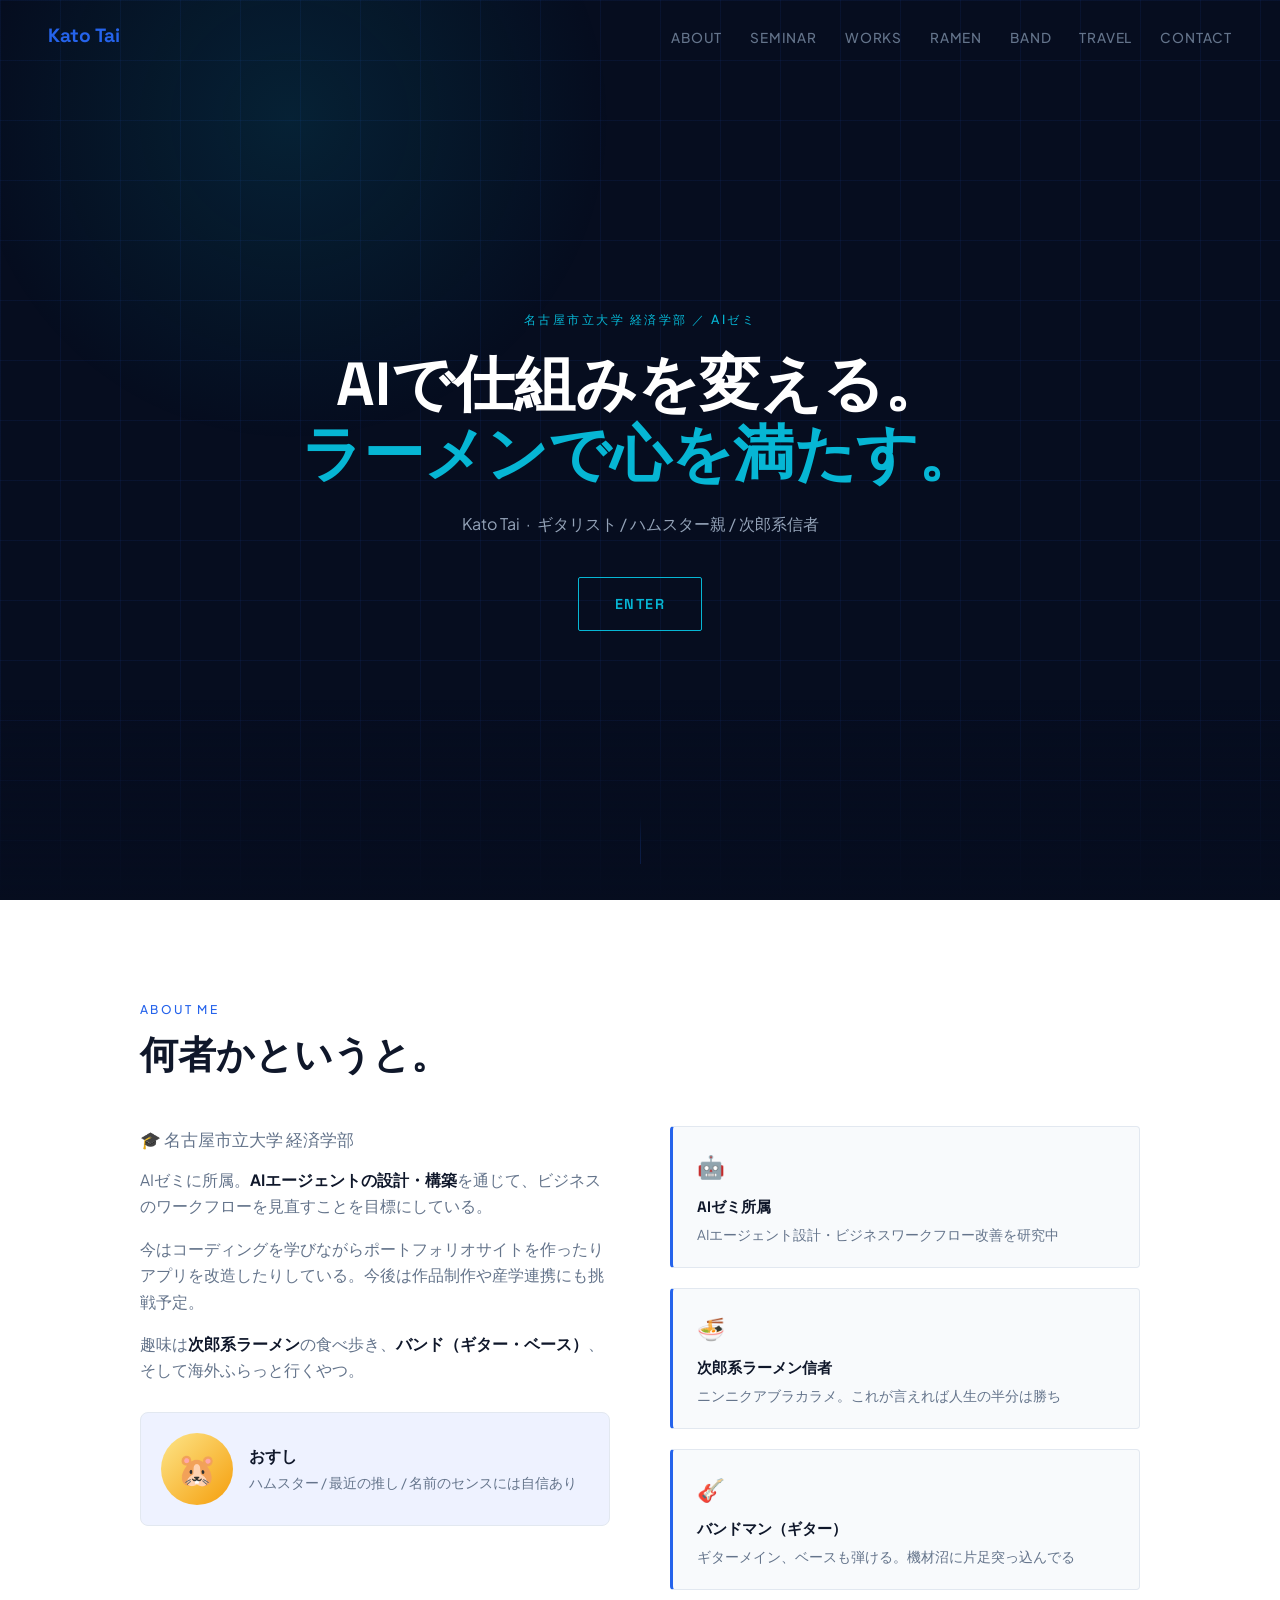
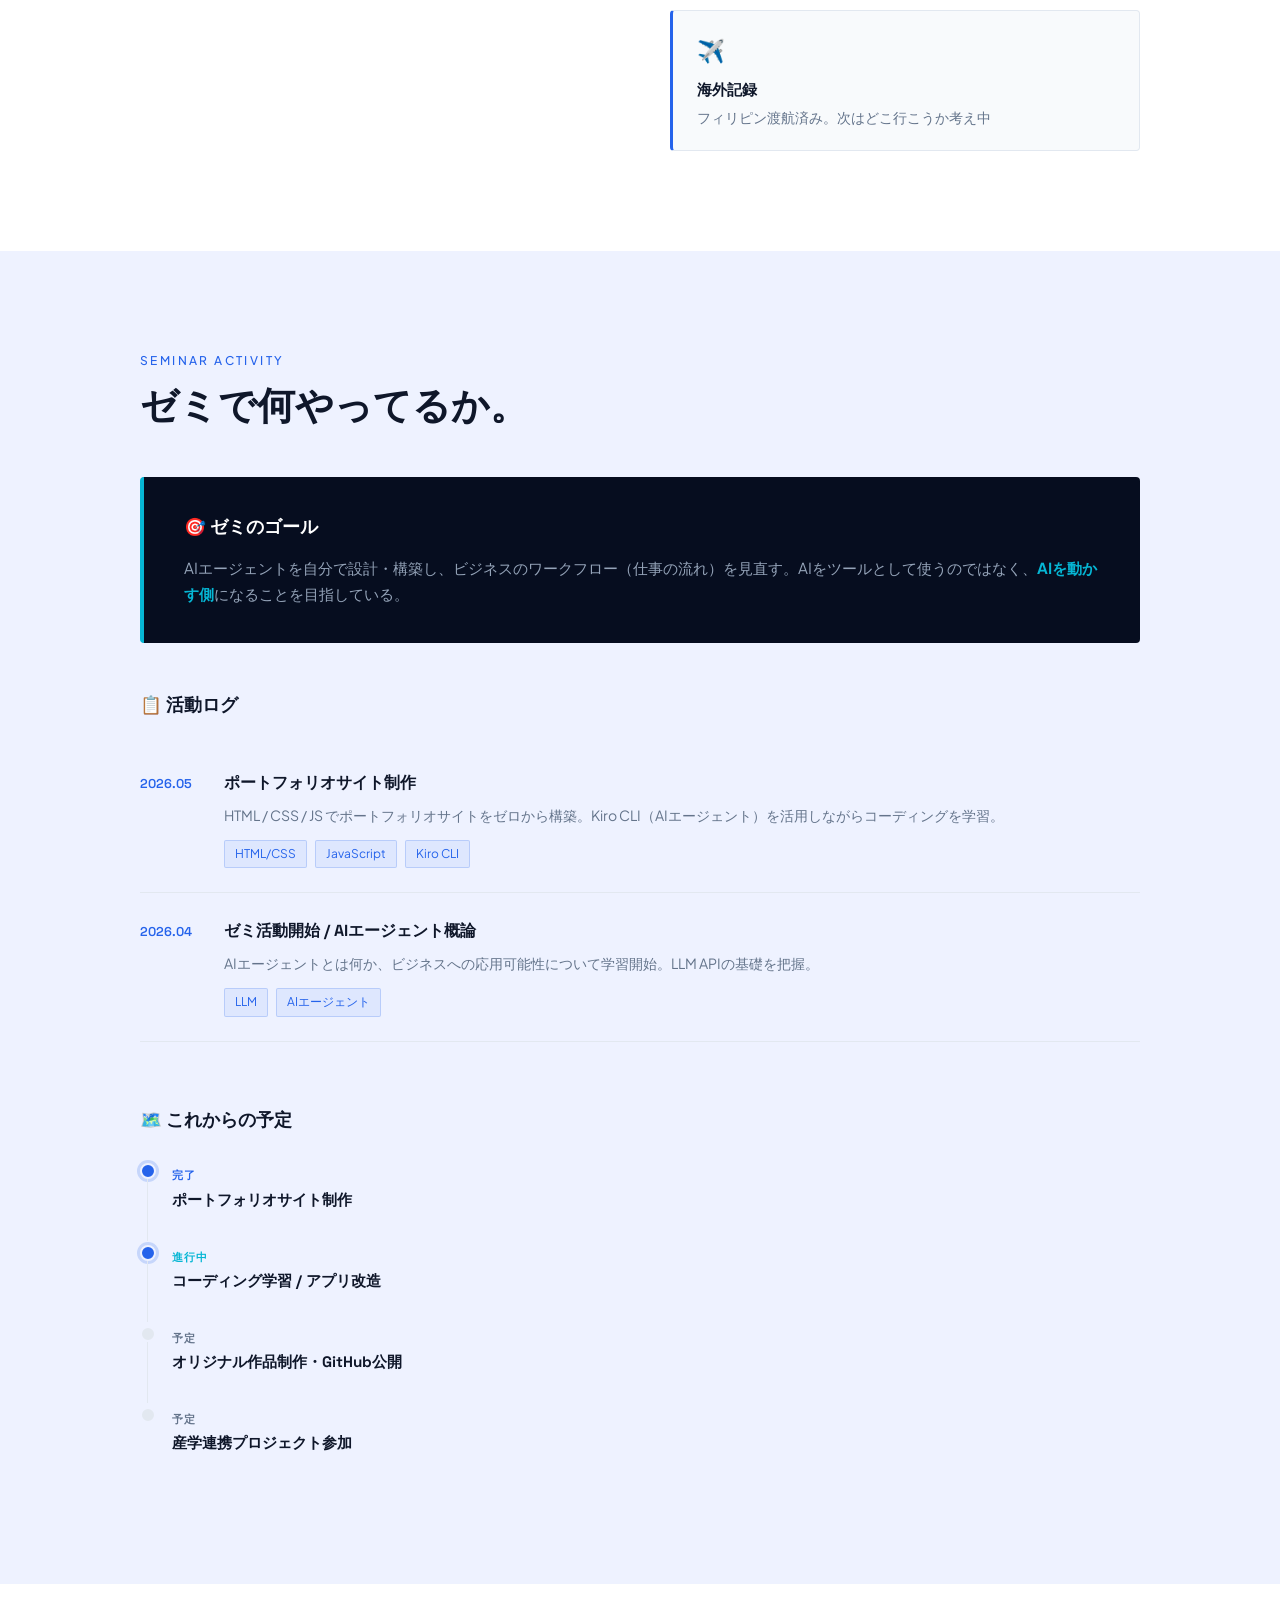
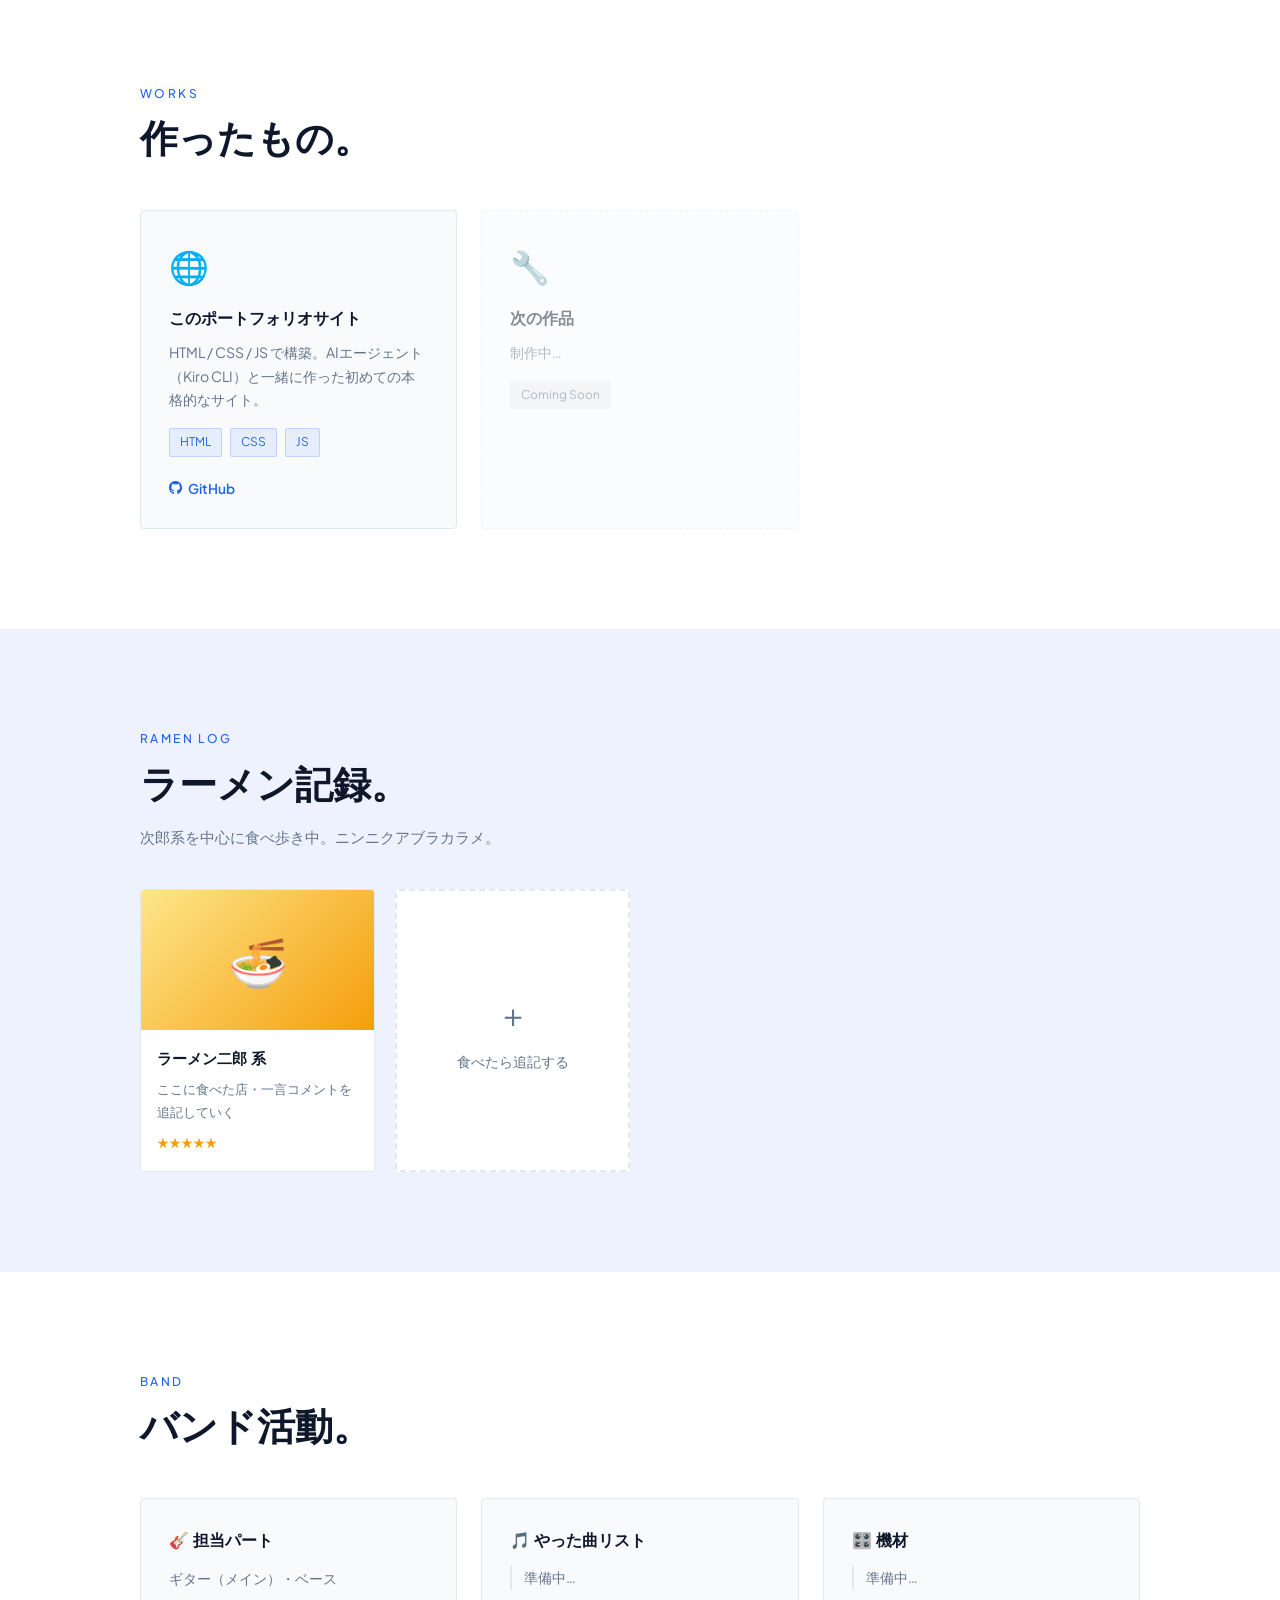
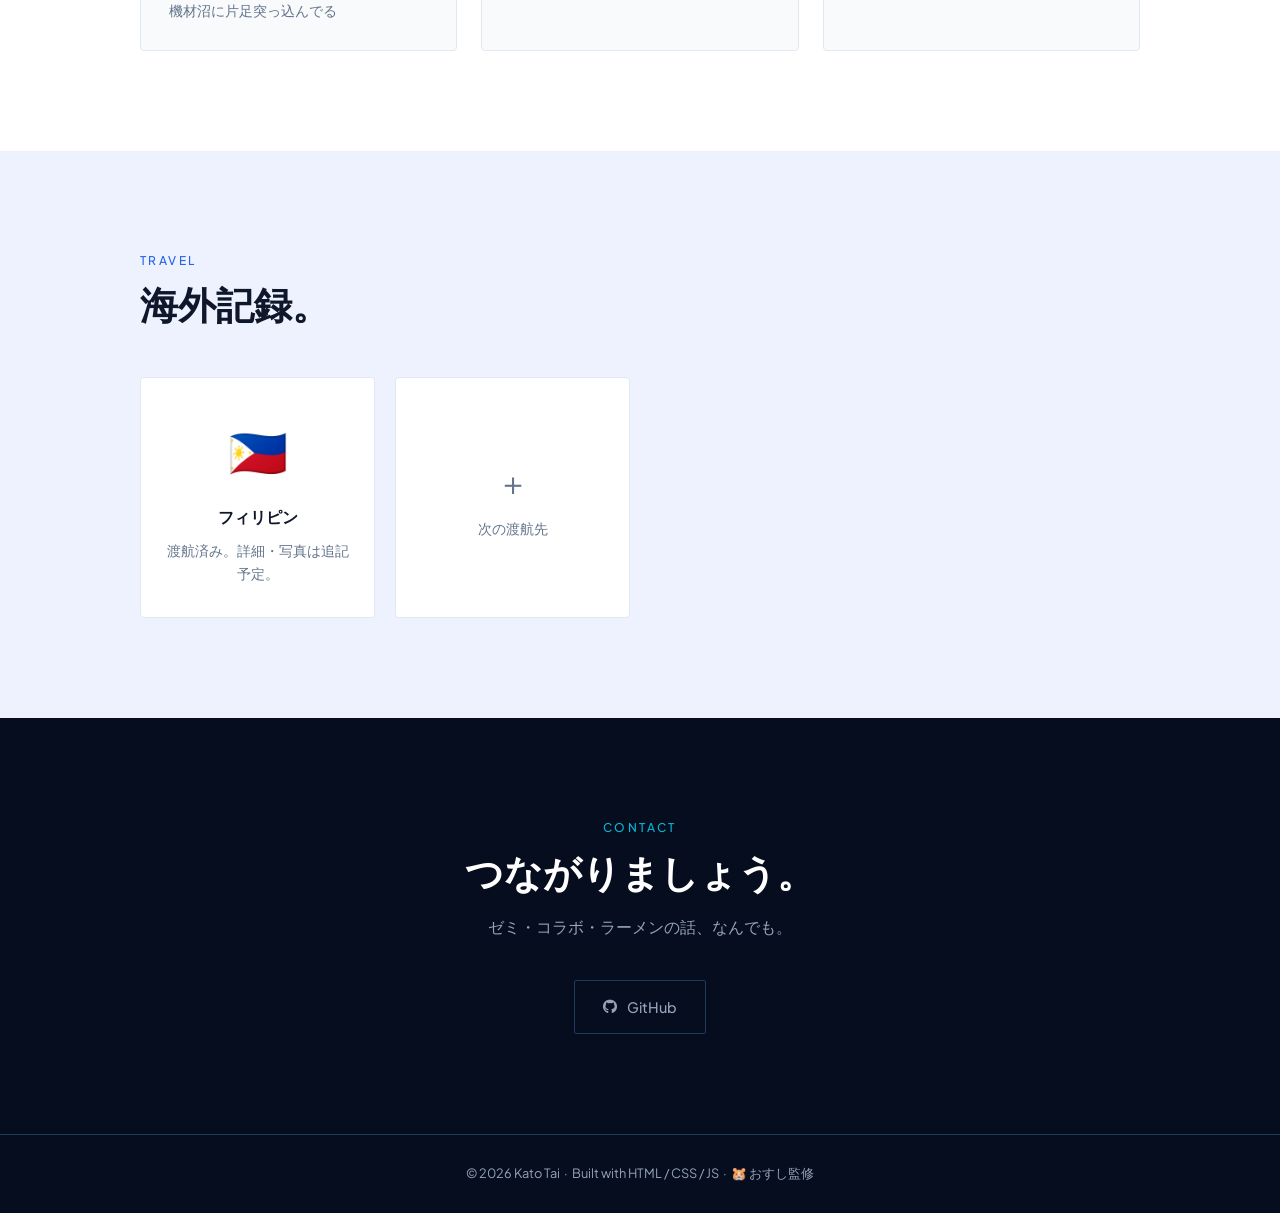
==== index.html @ 99344d8f "Redesign: ゼミ活動記録＋個人紹介サイトに全面リニューアル" ====
<!DOCTYPE html>
<html lang="ja">
<head>
  <meta charset="UTF-8">
  <meta name="viewport" content="width=device-width, initial-scale=1.0">
  <title>Kato Tai | Portfolio</title>
  <link rel="preconnect" href="https://fonts.googleapis.com">
  <link rel="preconnect" href="https://fonts.gstatic.com" crossorigin>
  <link href="https://fonts.googleapis.com/css2?family=Space+Grotesk:wght@400;600;800&family=Plus+Jakarta+Sans:wght@300;400;500&display=swap" rel="stylesheet">
  <link rel="stylesheet" href="https://cdnjs.cloudflare.com/ajax/libs/font-awesome/6.5.0/css/all.min.css">
  <style>
    :root {
      --bg: #f8fafc;
      --bg2: #ffffff;
      --bg3: #eef2ff;
      --dark: #060d1f;
      --dark2: #0d1a35;
      --primary: #2563eb;
      --accent: #06b6d4;
      --text: #0f172a;
      --text-inv: #e8f0fe;
      --muted: #64748b;
      --muted-inv: #94a3b8;
      --border: #e2e8f0;
      --border-dark: #1e3a5f;
      --font-h: 'Space Grotesk', sans-serif;
      --font-b: 'Plus Jakarta Sans', sans-serif;
    }
    *, *::before, *::after { margin: 0; padding: 0; box-sizing: border-box; }
    html { scroll-behavior: smooth; }
    body { background: var(--bg); color: var(--text); font-family: var(--font-b); font-size: 16px; line-height: 1.7; overflow-x: hidden; }
    a { color: inherit; text-decoration: none; }

    /* NAV */
    nav {
      position: fixed; top: 0; left: 0; right: 0; z-index: 1000;
      display: flex; align-items: center; justify-content: space-between;
      padding: 20px 48px; transition: background 0.3s, padding 0.3s;
    }
    nav.scrolled {
      background: rgba(6,13,31,0.95); backdrop-filter: blur(12px);
      padding: 14px 48px; border-bottom: 1px solid var(--border-dark);
      box-shadow: 0 1px 20px rgba(0,0,0,0.3);
    }
    .nav-logo { font-family: var(--font-h); font-weight: 800; font-size: 1.2rem; color: var(--primary); }
    .nav-links { display: flex; gap: 28px; list-style: none; }
    .nav-links a { font-size: 0.85rem; font-weight: 500; color: var(--muted); letter-spacing: 0.06em; text-transform: uppercase; transition: color 0.2s; }
    .nav-links a:hover { color: var(--primary); }
    .hamburger { display: none; flex-direction: column; gap: 5px; cursor: pointer; background: none; border: none; padding: 4px; }
    .hamburger span { display: block; width: 24px; height: 2px; background: var(--text); transition: all 0.3s; }
    .hamburger.open span:nth-child(1) { transform: translateY(7px) rotate(45deg); }
    .hamburger.open span:nth-child(2) { opacity: 0; }
    .hamburger.open span:nth-child(3) { transform: translateY(-7px) rotate(-45deg); }
    .mobile-menu {
      display: none; position: fixed; inset: 0;
      background: rgba(255,255,255,0.98); z-index: 999;
      flex-direction: column; align-items: center; justify-content: center; gap: 36px;
    }
    .mobile-menu.open { display: flex; }
    .mobile-menu a { font-family: var(--font-h); font-size: 1.6rem; font-weight: 700; color: var(--text); text-transform: uppercase; transition: color 0.2s; }
    .mobile-menu a:hover { color: var(--primary); }
    @media (max-width: 768px) {
      nav { padding: 18px 24px; }
      nav.scrolled { padding: 12px 24px; }
      .nav-links { display: none; }
      .hamburger { display: flex; }
    }

    /* HERO */
    #hero {
      min-height: 100vh; display: flex; flex-direction: column;
      align-items: center; justify-content: center; text-align: center;
      padding: 120px 24px 80px; position: relative;
      background: var(--dark); overflow: hidden;
    }
    #hero::before {
      content: ''; position: absolute; inset: 0;
      background-image: linear-gradient(rgba(37,99,235,0.08) 1px, transparent 1px), linear-gradient(90deg, rgba(37,99,235,0.08) 1px, transparent 1px);
      background-size: 60px 60px; pointer-events: none;
    }
    #hero::after {
      content: ''; position: absolute; bottom: 0; left: 0; right: 0; height: 200px;
      background: linear-gradient(to bottom, transparent, var(--dark)); pointer-events: none;
    }
    .hero-glow {
      position: absolute; width: 700px; height: 700px; border-radius: 50%;
      background: radial-gradient(circle, rgba(6,182,212,0.12) 0%, transparent 65%);
      pointer-events: none; transform: translate(-50%, -50%);
      transition: left 0.12s ease, top 0.12s ease; will-change: left, top;
    }
    .hero-label { font-size: 0.78rem; font-weight: 500; letter-spacing: 0.2em; text-transform: uppercase; color: var(--accent); margin-bottom: 20px; opacity: 0; animation: fadeUp 0.8s ease 0.2s forwards; }
    .hero-title { font-family: var(--font-h); font-size: clamp(2rem, 5vw, 3.8rem); font-weight: 800; line-height: 1.15; max-width: 800px; color: #fff; opacity: 0; animation: fadeUp 0.8s ease 0.5s forwards; }
    .hero-title em { font-style: normal; color: var(--accent); }
    .hero-sub { margin-top: 20px; font-size: 1rem; color: var(--muted-inv); opacity: 0; animation: fadeUp 0.8s ease 0.8s forwards; }
    .hero-cta {
      margin-top: 40px; display: inline-block; padding: 14px 36px;
      border: 1px solid var(--accent); color: var(--accent);
      font-family: var(--font-h); font-weight: 600; font-size: 0.9rem;
      letter-spacing: 0.1em; text-transform: uppercase; border-radius: 2px;
      transition: background 0.25s, color 0.25s; opacity: 0; animation: fadeUp 0.8s ease 1.1s forwards;
    }
    .hero-cta:hover { background: var(--accent); color: var(--dark); }
    .scroll-arrow { position: absolute; bottom: 36px; left: 50%; transform: translateX(-50%); display: flex; flex-direction: column; align-items: center; opacity: 0; animation: fadeUp 0.8s ease 1.4s forwards; }
    .scroll-arrow span { display: block; width: 1px; height: 48px; background: linear-gradient(to bottom, transparent, var(--primary)); animation: scrollLine 1.6s ease-in-out infinite; }
    @keyframes scrollLine { 0%{transform:scaleY(0);transform-origin:top} 50%{transform:scaleY(1);transform-origin:top} 51%{transform:scaleY(1);transform-origin:bottom} 100%{transform:scaleY(0);transform-origin:bottom} }
    @keyframes fadeUp { from{opacity:0;transform:translateY(20px)} to{opacity:1;transform:translateY(0)} }

    /* COMMON */
    section { padding: 100px 24px; }
    .container { max-width: 1000px; margin: 0 auto; }
    .section-label { font-size: 0.75rem; font-weight: 500; letter-spacing: 0.2em; text-transform: uppercase; color: var(--primary); margin-bottom: 12px; }
    .section-title { font-family: var(--font-h); font-size: clamp(1.8rem, 3vw, 2.6rem); font-weight: 800; line-height: 1.2; margin-bottom: 48px; }
    .reveal { opacity: 0; transform: translateY(32px); transition: opacity 0.7s ease, transform 0.7s ease; }
    .reveal.visible { opacity: 1; transform: none; }

    /* ABOUT */
    #about { background: var(--bg2); }
    .about-grid { display: grid; grid-template-columns: 1fr 1fr; gap: 60px; align-items: start; }
    .about-text p { color: var(--muted); margin-bottom: 16px; font-size: 0.97rem; }
    .about-text p strong { color: var(--text); }
    .about-text .emoji-line { font-size: 1.05rem; margin-bottom: 12px; }
    .about-pet {
      margin-top: 28px; padding: 20px; background: var(--bg3);
      border-radius: 8px; border: 1px solid var(--border);
      display: flex; align-items: center; gap: 16px;
    }
    .pet-placeholder {
      width: 72px; height: 72px; border-radius: 50%;
      background: linear-gradient(135deg, #fde68a, #f59e0b);
      display: flex; align-items: center; justify-content: center;
      font-size: 2rem; flex-shrink: 0;
    }
    .pet-info .pet-name { font-family: var(--font-h); font-weight: 700; font-size: 1rem; }
    .pet-info .pet-desc { font-size: 0.85rem; color: var(--muted); }
    .about-facts { display: flex; flex-direction: column; gap: 20px; }
    .fact-card {
      padding: 20px 24px; background: var(--bg);
      border: 1px solid var(--border); border-radius: 4px;
      border-left: 3px solid var(--primary);
    }
    .fact-card .fact-icon { font-size: 1.4rem; margin-bottom: 8px; }
    .fact-card h4 { font-family: var(--font-h); font-size: 0.95rem; font-weight: 700; margin-bottom: 4px; }
    .fact-card p { font-size: 0.85rem; color: var(--muted); }
    @media (max-width: 768px) { .about-grid { grid-template-columns: 1fr; gap: 40px; } }

    /* SEMINAR */
    #seminar { background: var(--bg3); }
    .seminar-overview { }
    .overview-card {
      background: var(--dark); color: var(--text-inv);
      border-radius: 4px; padding: 36px 40px;
      border-left: 4px solid var(--accent);
    }
    .overview-card h3 { font-family: var(--font-h); font-size: 1.1rem; font-weight: 700; margin-bottom: 12px; color: #fff; }
    .overview-card p { font-size: 0.95rem; color: var(--muted-inv); }
    .overview-card strong { color: var(--accent); }
    .log-heading { font-family: var(--font-h); font-size: 1.1rem; font-weight: 700; margin-bottom: 24px; }
    .activity-log { display: flex; flex-direction: column; gap: 0; }
    .log-item {
      display: flex; gap: 24px; padding: 24px 0;
      border-bottom: 1px solid var(--border);
    }
    .log-date { font-family: var(--font-h); font-size: 0.8rem; font-weight: 600; color: var(--primary); min-width: 60px; padding-top: 4px; }
    .log-title { font-family: var(--font-h); font-size: 1rem; font-weight: 700; margin-bottom: 8px; }
    .log-body p { font-size: 0.88rem; color: var(--muted); }
    .log-tags { display: flex; flex-wrap: wrap; gap: 8px; margin-top: 12px; }
    .ltag { font-size: 0.75rem; padding: 3px 10px; border-radius: 2px; background: rgba(37,99,235,0.08); border: 1px solid rgba(37,99,235,0.2); color: var(--primary); }
    .roadmap { display: flex; flex-direction: column; gap: 0; }
    .rm-step { display: flex; gap: 16px; align-items: flex-start; padding-bottom: 28px; position: relative; }
    .rm-step:not(:last-child)::before { content: ''; position: absolute; left: 7px; top: 20px; bottom: 0; width: 1px; background: var(--border); }
    .rm-dot { width: 16px; height: 16px; border-radius: 50%; background: var(--primary); flex-shrink: 0; margin-top: 4px; border: 2px solid var(--bg3); box-shadow: 0 0 0 3px rgba(37,99,235,0.2); }
    .rm-dot.future { background: var(--border); box-shadow: none; }
    .rm-content h4 { font-family: var(--font-h); font-size: 0.95rem; font-weight: 700; }
    .rm-label { font-size: 0.7rem; font-weight: 600; letter-spacing: 0.1em; text-transform: uppercase; color: var(--primary); }
    .rm-label.current { color: var(--accent); }
    .rm-label.future { color: var(--muted); }

    /* WORKS */
    #works { background: var(--bg2); }
    .works-grid { display: grid; grid-template-columns: repeat(auto-fill, minmax(280px, 1fr)); gap: 24px; }
    .work-card {
      padding: 28px; background: var(--bg);
      border: 1px solid var(--border); border-radius: 4px;
      transition: transform 0.25s, border-color 0.25s;
    }
    .work-card:hover { transform: translateY(-4px); border-color: var(--primary); }
    .work-card.wip { opacity: 0.5; border-style: dashed; }
    .work-icon { font-size: 2rem; margin-bottom: 12px; }
    .work-card h3 { font-family: var(--font-h); font-size: 1rem; font-weight: 700; margin-bottom: 8px; }
    .work-card p { font-size: 0.88rem; color: var(--muted); margin-bottom: 16px; }
    .work-tags { display: flex; flex-wrap: wrap; gap: 8px; margin-bottom: 16px; }
    .wtag { font-size: 0.75rem; padding: 3px 10px; border-radius: 2px; background: rgba(37,99,235,0.08); border: 1px solid rgba(37,99,235,0.2); color: var(--primary); }
    .wip-tag { background: rgba(100,116,139,0.1); border-color: var(--border); color: var(--muted); }
    .work-link { font-size: 0.85rem; font-weight: 600; color: var(--primary); display: inline-flex; align-items: center; gap: 6px; transition: color 0.2s; }
    .work-link:hover { color: var(--accent); }

    /* RAMEN */
    #ramen { background: var(--bg3); }
    .ramen-grid { display: grid; grid-template-columns: repeat(auto-fill, minmax(220px, 1fr)); gap: 20px; }
    .ramen-card {
      background: var(--bg2); border: 1px solid var(--border); border-radius: 4px; overflow: hidden;
      transition: transform 0.25s;
    }
    .ramen-card:hover { transform: translateY(-4px); }
    .ramen-img-placeholder { height: 140px; background: linear-gradient(135deg, #fde68a, #f59e0b); display: flex; align-items: center; justify-content: center; font-size: 3rem; }
    .ramen-info { padding: 16px; }
    .ramen-info h4 { font-family: var(--font-h); font-size: 0.95rem; font-weight: 700; margin-bottom: 6px; }
    .ramen-comment { font-size: 0.83rem; color: var(--muted); margin-bottom: 8px; }
    .ramen-stars { color: #f59e0b; font-size: 0.85rem; }
    .add-card {
      border: 2px dashed var(--border); border-radius: 4px;
      display: flex; flex-direction: column; align-items: center; justify-content: center;
      min-height: 200px; color: var(--muted); font-size: 0.88rem; cursor: default;
    }

    /* BAND */
    #band { background: var(--bg2); }
    .band-grid { display: grid; grid-template-columns: repeat(auto-fill, minmax(260px, 1fr)); gap: 24px; }
    .band-card { padding: 28px; background: var(--bg); border: 1px solid var(--border); border-radius: 4px; }
    .band-card h3 { font-family: var(--font-h); font-size: 1rem; font-weight: 700; margin-bottom: 12px; }
    .band-card p { font-size: 0.9rem; color: var(--muted); }
    .song-list, .gear-list { list-style: none; display: flex; flex-direction: column; gap: 8px; }
    .song-list li, .gear-list li { font-size: 0.88rem; color: var(--muted); padding-left: 12px; border-left: 2px solid var(--border); }

    /* TRAVEL */
    #travel { background: var(--bg3); }
    .travel-grid { display: grid; grid-template-columns: repeat(auto-fill, minmax(220px, 1fr)); gap: 20px; }
    .travel-card {
      background: var(--bg2); border: 1px solid var(--border); border-radius: 4px;
      padding: 32px 24px; text-align: center; transition: transform 0.25s;
    }
    .travel-card:hover { transform: translateY(-4px); }
    .travel-flag { font-size: 3rem; margin-bottom: 12px; }
    .travel-card h3 { font-family: var(--font-h); font-size: 1rem; font-weight: 700; margin-bottom: 8px; }
    .travel-memo { font-size: 0.85rem; color: var(--muted); }

    /* CONTACT */
    #contact { background: var(--dark); text-align: center; padding: 100px 24px; }
    .contact-links { display: flex; justify-content: center; gap: 20px; flex-wrap: wrap; }
    .contact-link {
      display: inline-flex; align-items: center; gap: 10px;
      padding: 14px 28px; border: 1px solid var(--border-dark); border-radius: 2px;
      font-size: 0.9rem; font-weight: 500; color: var(--muted-inv);
      transition: border-color 0.2s, color 0.2s, transform 0.2s;
    }
    .contact-link:hover { border-color: var(--accent); color: var(--accent); transform: translateY(-3px); }

    /* FOOTER */
    footer { background: var(--dark); border-top: 1px solid var(--border-dark); text-align: center; padding: 28px 24px; font-size: 0.8rem; color: var(--muted-inv); }
  </style>
</head>
<body>

<!-- NAV -->
<nav id="navbar">
  <div class="nav-logo">Kato Tai</div>
  <ul class="nav-links">
    <li><a href="#about">About</a></li>
    <li><a href="#seminar">Seminar</a></li>
    <li><a href="#works">Works</a></li>
    <li><a href="#ramen">Ramen</a></li>
    <li><a href="#band">Band</a></li>
    <li><a href="#travel">Travel</a></li>
    <li><a href="#contact">Contact</a></li>
  </ul>
  <button class="hamburger" id="hamburger" aria-label="メニュー">
    <span></span><span></span><span></span>
  </button>
</nav>

<div class="mobile-menu" id="mobileMenu">
  <a href="#about" class="mobile-link">About</a>
  <a href="#seminar" class="mobile-link">Seminar</a>
  <a href="#works" class="mobile-link">Works</a>
  <a href="#ramen" class="mobile-link">Ramen</a>
  <a href="#band" class="mobile-link">Band</a>
  <a href="#travel" class="mobile-link">Travel</a>
  <a href="#contact" class="mobile-link">Contact</a>
</div>

<!-- HERO -->
<section id="hero">
  <div class="hero-glow" id="heroGlow"></div>
  <p class="hero-label">名古屋市立大学 経済学部 ／ AIゼミ</p>
  <h1 class="hero-title">
    AIで仕組みを変える。<br><em>ラーメンで心を満たす。</em>
  </h1>
  <p class="hero-sub">Kato Tai &nbsp;·&nbsp; ギタリスト / ハムスター親 / 次郎系信者</p>
  <a href="#about" class="hero-cta">Enter</a>
  <div class="scroll-arrow"><span></span></div>
</section>

<!-- ABOUT -->
<section id="about">
  <div class="container">
    <div class="reveal">
      <p class="section-label">About Me</p>
      <h2 class="section-title">何者かというと。</h2>
    </div>
    <div class="about-grid reveal">
      <div class="about-text">
        <p class="emoji-line">🎓 名古屋市立大学 経済学部</p>
        <p>AIゼミに所属。<strong>AIエージェントの設計・構築</strong>を通じて、ビジネスのワークフローを見直すことを目標にしている。</p>
        <p>今はコーディングを学びながらポートフォリオサイトを作ったりアプリを改造したりしている。今後は作品制作や産学連携にも挑戦予定。</p>
        <p>趣味は<strong>次郎系ラーメン</strong>の食べ歩き、<strong>バンド（ギター・ベース）</strong>、そして海外ふらっと行くやつ。</p>
        <div class="about-pet">
          <div class="pet-placeholder">🐹</div>
          <div class="pet-info">
            <div class="pet-name">おすし</div>
            <div class="pet-desc">ハムスター / 最近の推し / 名前のセンスには自信あり</div>
          </div>
        </div>
      </div>
      <div class="about-facts">
        <div class="fact-card">
          <div class="fact-icon">🤖</div>
          <h4>AIゼミ所属</h4>
          <p>AIエージェント設計・ビジネスワークフロー改善を研究中</p>
        </div>
        <div class="fact-card">
          <div class="fact-icon">🍜</div>
          <h4>次郎系ラーメン信者</h4>
          <p>ニンニクアブラカラメ。これが言えれば人生の半分は勝ち</p>
        </div>
        <div class="fact-card">
          <div class="fact-icon">🎸</div>
          <h4>バンドマン（ギター）</h4>
          <p>ギターメイン、ベースも弾ける。機材沼に片足突っ込んでる</p>
        </div>
        <div class="fact-card">
          <div class="fact-icon">✈️</div>
          <h4>海外記録</h4>
          <p>フィリピン渡航済み。次はどこ行こうか考え中</p>
        </div>
      </div>
    </div>
  </div>
</section>


<!-- SEMINAR -->
<section id="seminar">
  <div class="container">
    <div class="reveal">
      <p class="section-label">Seminar Activity</p>
      <h2 class="section-title">ゼミで何やってるか。</h2>
    </div>

    <!-- ゼミ概要 -->
    <div class="seminar-overview reveal">
      <div class="overview-card">
        <h3>🎯 ゼミのゴール</h3>
        <p>AIエージェントを自分で設計・構築し、ビジネスのワークフロー（仕事の流れ）を見直す。AIをツールとして使うのではなく、<strong>AIを動かす側</strong>になることを目指している。</p>
      </div>
    </div>

    <!-- 活動ログ -->
    <div class="reveal" style="margin-top: 48px;">
      <h3 class="log-heading">📋 活動ログ</h3>
      <div class="activity-log">
        <div class="log-item">
          <div class="log-date">2026.05</div>
          <div class="log-body">
            <div class="log-title">ポートフォリオサイト制作</div>
            <p>HTML / CSS / JS でポートフォリオサイトをゼロから構築。Kiro CLI（AIエージェント）を活用しながらコーディングを学習。</p>
            <div class="log-tags"><span class="ltag">HTML/CSS</span><span class="ltag">JavaScript</span><span class="ltag">Kiro CLI</span></div>
          </div>
        </div>
        <div class="log-item">
          <div class="log-date">2026.04</div>
          <div class="log-body">
            <div class="log-title">ゼミ活動開始 / AIエージェント概論</div>
            <p>AIエージェントとは何か、ビジネスへの応用可能性について学習開始。LLM APIの基礎を把握。</p>
            <div class="log-tags"><span class="ltag">LLM</span><span class="ltag">AIエージェント</span></div>
          </div>
        </div>
        <!-- 以下に活動を追記していく -->
      </div>
    </div>

    <!-- ロードマップ -->
    <div class="reveal" style="margin-top: 64px;">
      <h3 class="log-heading">🗺️ これからの予定</h3>
      <div class="roadmap">
        <div class="rm-step done">
          <div class="rm-dot"></div>
          <div class="rm-content">
            <span class="rm-label">完了</span>
            <h4>ポートフォリオサイト制作</h4>
          </div>
        </div>
        <div class="rm-step current">
          <div class="rm-dot"></div>
          <div class="rm-content">
            <span class="rm-label current">進行中</span>
            <h4>コーディング学習 / アプリ改造</h4>
          </div>
        </div>
        <div class="rm-step">
          <div class="rm-dot future"></div>
          <div class="rm-content">
            <span class="rm-label future">予定</span>
            <h4>オリジナル作品制作・GitHub公開</h4>
          </div>
        </div>
        <div class="rm-step">
          <div class="rm-dot future"></div>
          <div class="rm-content">
            <span class="rm-label future">予定</span>
            <h4>産学連携プロジェクト参加</h4>
          </div>
        </div>
      </div>
    </div>
  </div>
</section>

<!-- WORKS -->
<section id="works">
  <div class="container">
    <div class="reveal">
      <p class="section-label">Works</p>
      <h2 class="section-title">作ったもの。</h2>
    </div>
    <div class="works-grid reveal">
      <div class="work-card">
        <div class="work-icon">🌐</div>
        <h3>このポートフォリオサイト</h3>
        <p>HTML / CSS / JS で構築。AIエージェント（Kiro CLI）と一緒に作った初めての本格的なサイト。</p>
        <div class="work-tags"><span class="wtag">HTML</span><span class="wtag">CSS</span><span class="wtag">JS</span></div>
        <a href="https://github.com/taisei-kato-ncu/portfolio" target="_blank" rel="noopener" class="work-link"><i class="fab fa-github"></i> GitHub</a>
      </div>
      <div class="work-card wip">
        <div class="work-icon">🔧</div>
        <h3>次の作品</h3>
        <p>制作中…</p>
        <div class="work-tags"><span class="wtag wip-tag">Coming Soon</span></div>
      </div>
    </div>
  </div>
</section>


<!-- RAMEN -->
<section id="ramen">
  <div class="container">
    <div class="reveal">
      <p class="section-label">Ramen Log</p>
      <h2 class="section-title">ラーメン記録。</h2>
      <p style="color:var(--muted);margin-top:-32px;margin-bottom:40px;font-size:0.95rem;">次郎系を中心に食べ歩き中。ニンニクアブラカラメ。</p>
    </div>
    <div class="ramen-grid reveal">
      <div class="ramen-card">
        <div class="ramen-img-placeholder">🍜</div>
        <div class="ramen-info">
          <h4>ラーメン二郎 系</h4>
          <p class="ramen-comment">ここに食べた店・一言コメントを追記していく</p>
          <div class="ramen-stars">★★★★★</div>
        </div>
      </div>
      <div class="ramen-card add-card">
        <div style="font-size:2rem;margin-bottom:8px;">＋</div>
        <p>食べたら追記する</p>
      </div>
    </div>
  </div>
</section>

<!-- BAND -->
<section id="band">
  <div class="container">
    <div class="reveal">
      <p class="section-label">Band</p>
      <h2 class="section-title">バンド活動。</h2>
    </div>
    <div class="band-grid reveal">
      <div class="band-card">
        <h3>🎸 担当パート</h3>
        <p>ギター（メイン）・ベース</p>
        <p style="font-size:0.85rem;color:var(--muted);margin-top:8px;">機材沼に片足突っ込んでる</p>
      </div>
      <div class="band-card">
        <h3>🎵 やった曲リスト</h3>
        <ul class="song-list">
          <li>準備中…</li>
        </ul>
      </div>
      <div class="band-card">
        <h3>🎛️ 機材</h3>
        <ul class="gear-list">
          <li>準備中…</li>
        </ul>
      </div>
    </div>
  </div>
</section>

<!-- TRAVEL -->
<section id="travel">
  <div class="container">
    <div class="reveal">
      <p class="section-label">Travel</p>
      <h2 class="section-title">海外記録。</h2>
    </div>
    <div class="travel-grid reveal">
      <div class="travel-card">
        <div class="travel-flag">🇵🇭</div>
        <h3>フィリピン</h3>
        <p class="travel-memo">渡航済み。詳細・写真は追記予定。</p>
      </div>
      <div class="travel-card add-card">
        <div style="font-size:2rem;margin-bottom:8px;">＋</div>
        <p>次の渡航先</p>
      </div>
    </div>
  </div>
</section>

<!-- CONTACT -->
<section id="contact">
  <div class="container" style="text-align:center;">
    <div class="reveal">
      <p class="section-label" style="color:var(--accent);">Contact</p>
      <h2 class="section-title" style="color:#fff;">つながりましょう。</h2>
      <p style="color:var(--muted-inv);margin-top:-32px;margin-bottom:40px;">ゼミ・コラボ・ラーメンの話、なんでも。</p>
    </div>
    <div class="contact-links reveal">
      <a href="https://github.com/taisei-kato-ncu" class="contact-link" target="_blank" rel="noopener">
        <i class="fab fa-github"></i> GitHub
      </a>
    </div>
  </div>
</section>

<footer>
  <p>&copy; 2026 Kato Tai &nbsp;·&nbsp; Built with HTML / CSS / JS &nbsp;·&nbsp; 🐹 おすし監修</p>
</footer>

<script>
  // NAV scroll
  const navbar = document.getElementById('navbar');
  window.addEventListener('scroll', () => navbar.classList.toggle('scrolled', window.scrollY > 40));

  // Hamburger
  const hamburger = document.getElementById('hamburger');
  const mobileMenu = document.getElementById('mobileMenu');
  hamburger.addEventListener('click', () => {
    hamburger.classList.toggle('open');
    mobileMenu.classList.toggle('open');
  });
  document.querySelectorAll('.mobile-link').forEach(l => l.addEventListener('click', () => {
    hamburger.classList.remove('open');
    mobileMenu.classList.remove('open');
  }));

  // Hero glow
  const heroGlow = document.getElementById('heroGlow');
  const heroSection = document.getElementById('hero');
  heroSection.addEventListener('mousemove', e => {
    const r = heroSection.getBoundingClientRect();
    heroGlow.style.left = (e.clientX - r.left) + 'px';
    heroGlow.style.top  = (e.clientY - r.top)  + 'px';
  });

  // Scroll reveal
  const observer = new IntersectionObserver(entries => {
    entries.forEach((entry, i) => {
      if (entry.isIntersecting) {
        setTimeout(() => entry.target.classList.add('visible'), i * 80);
        observer.unobserve(entry.target);
      }
    });
  }, { threshold: 0.12 });
  document.querySelectorAll('.reveal').forEach(el => observer.observe(el));
</script>
</body>
</html>
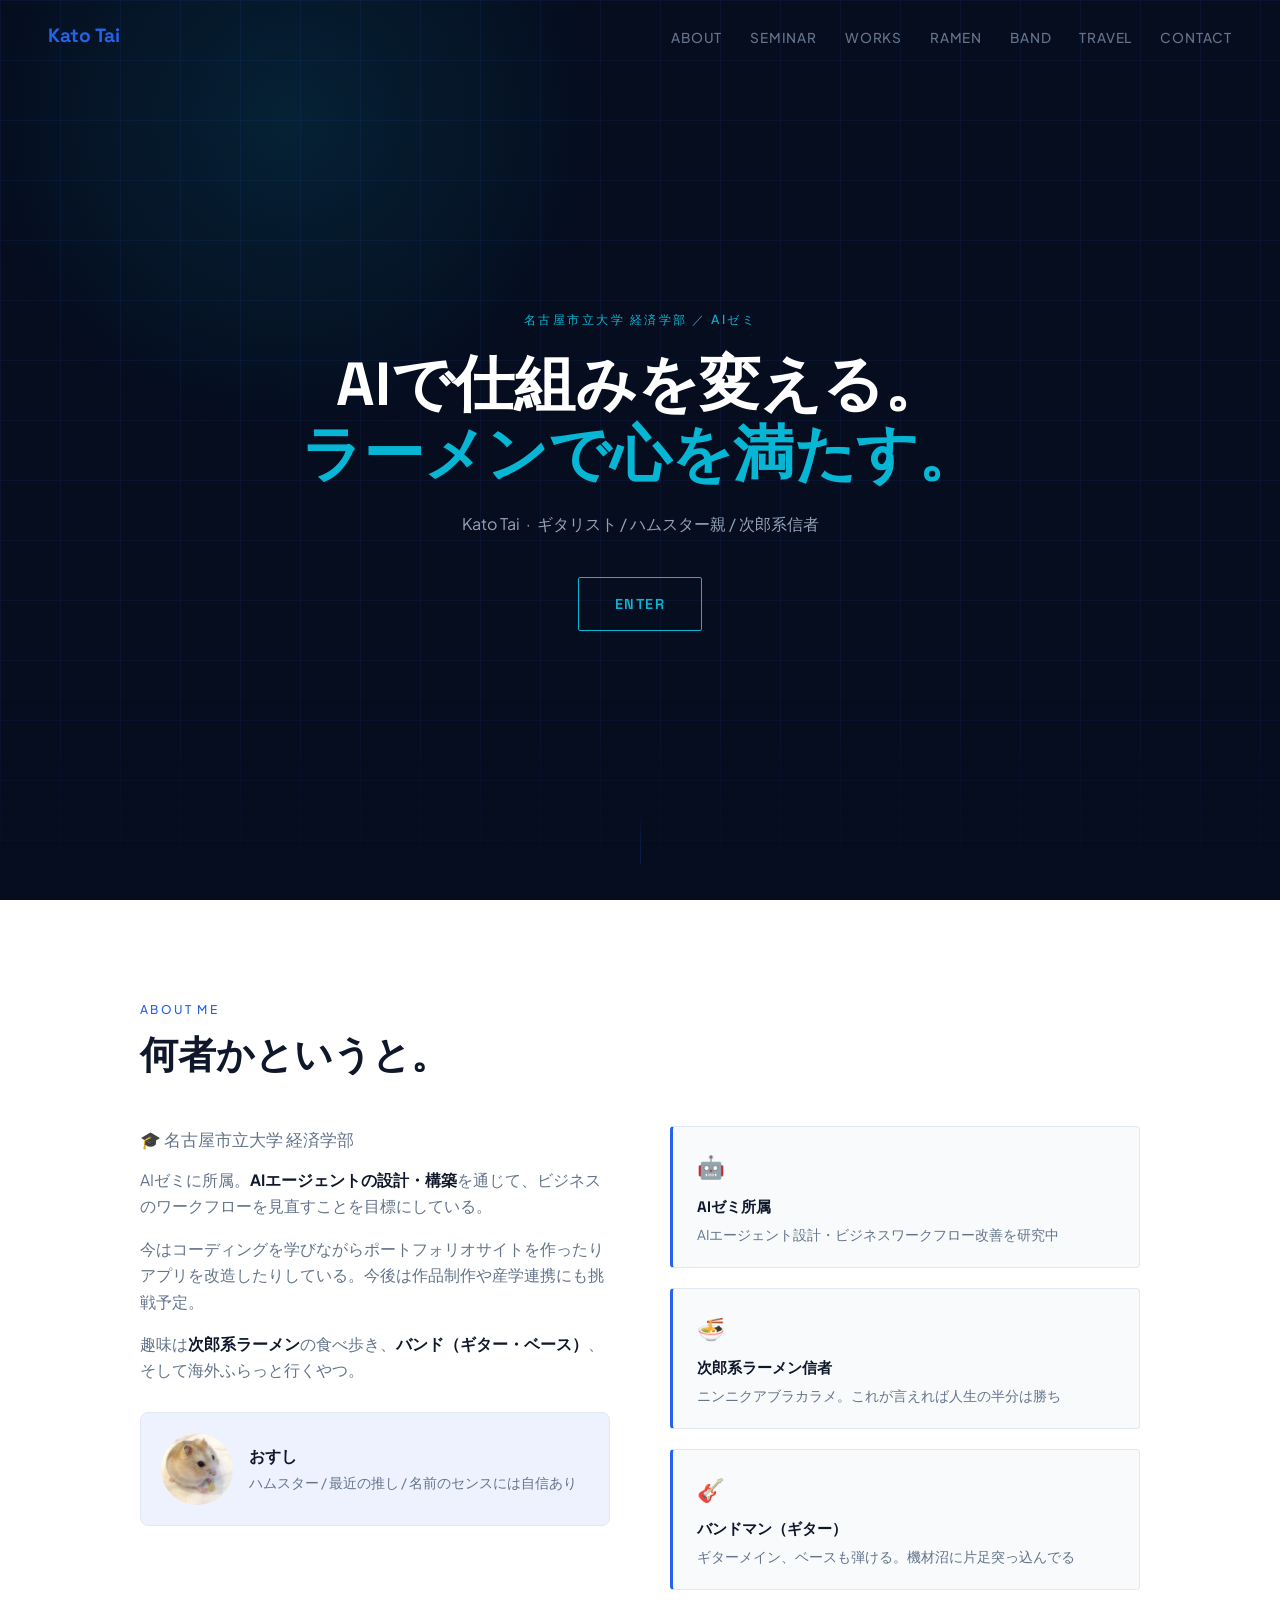
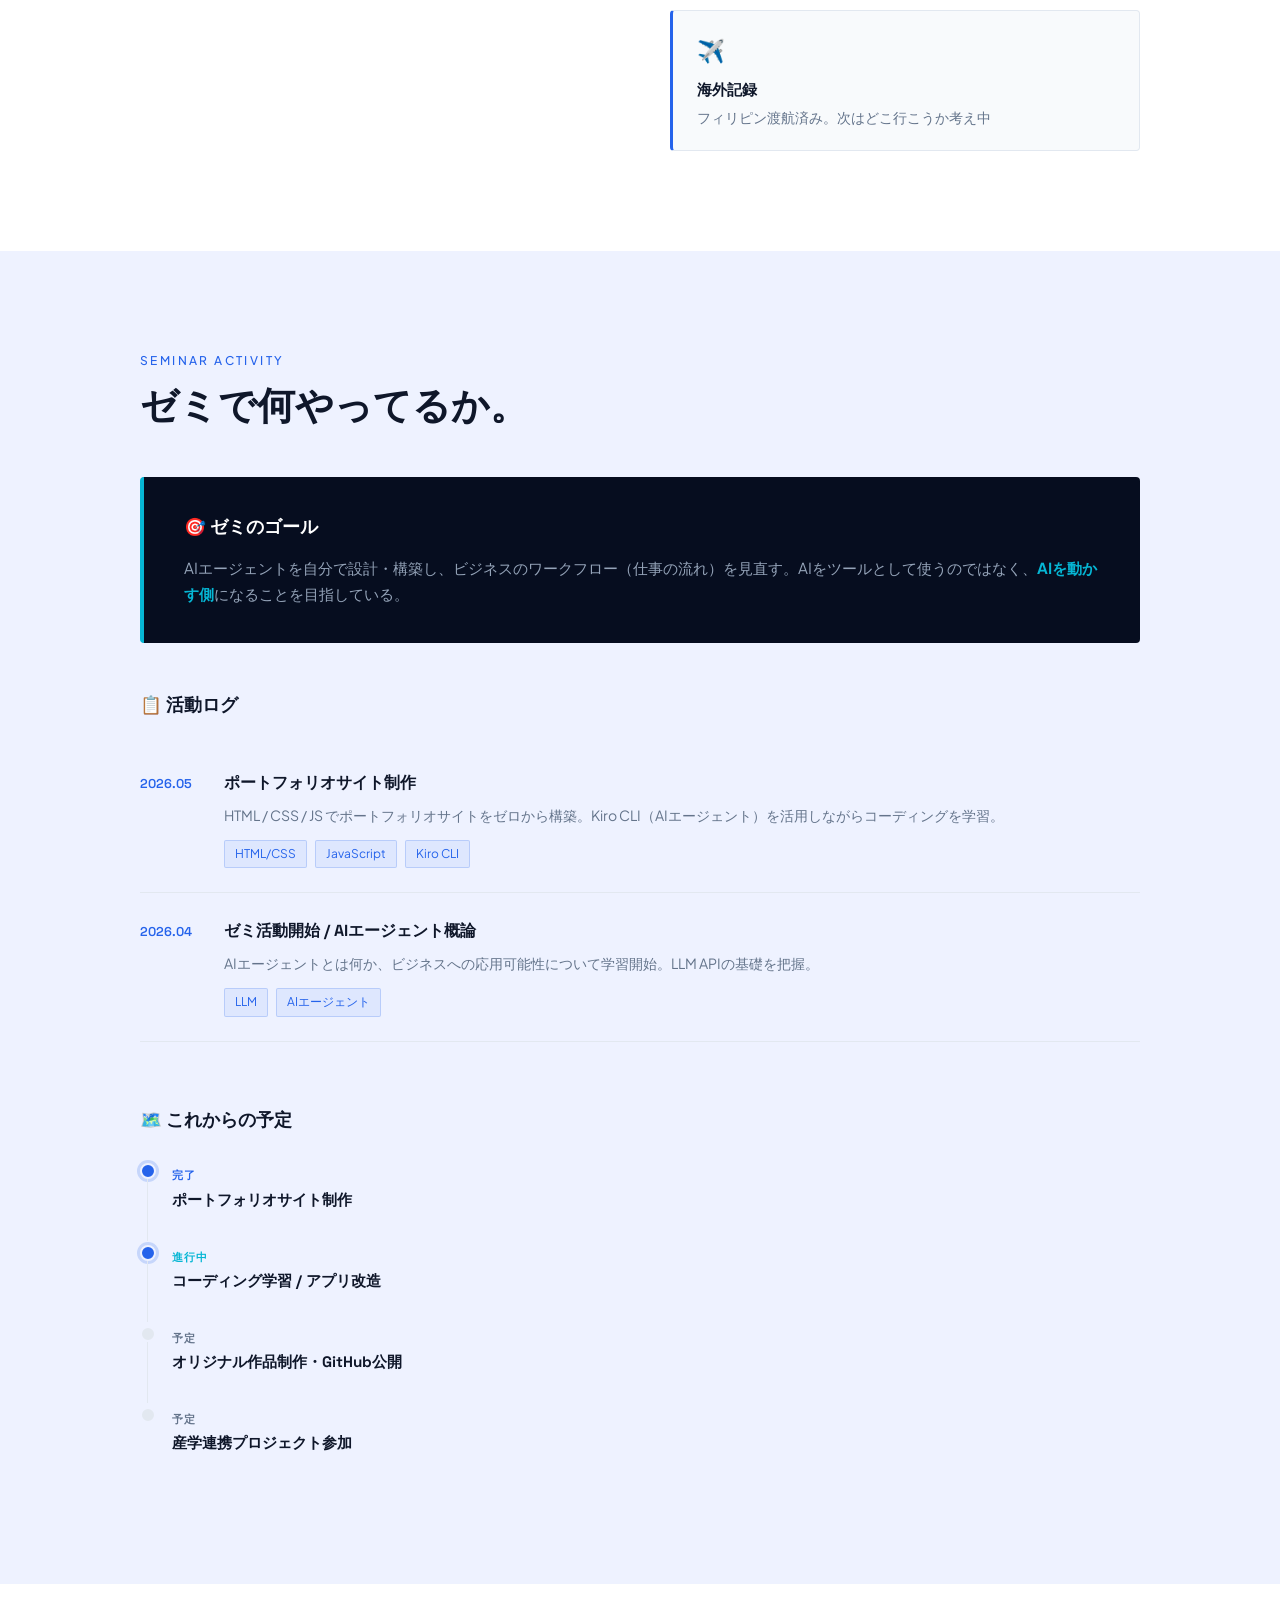
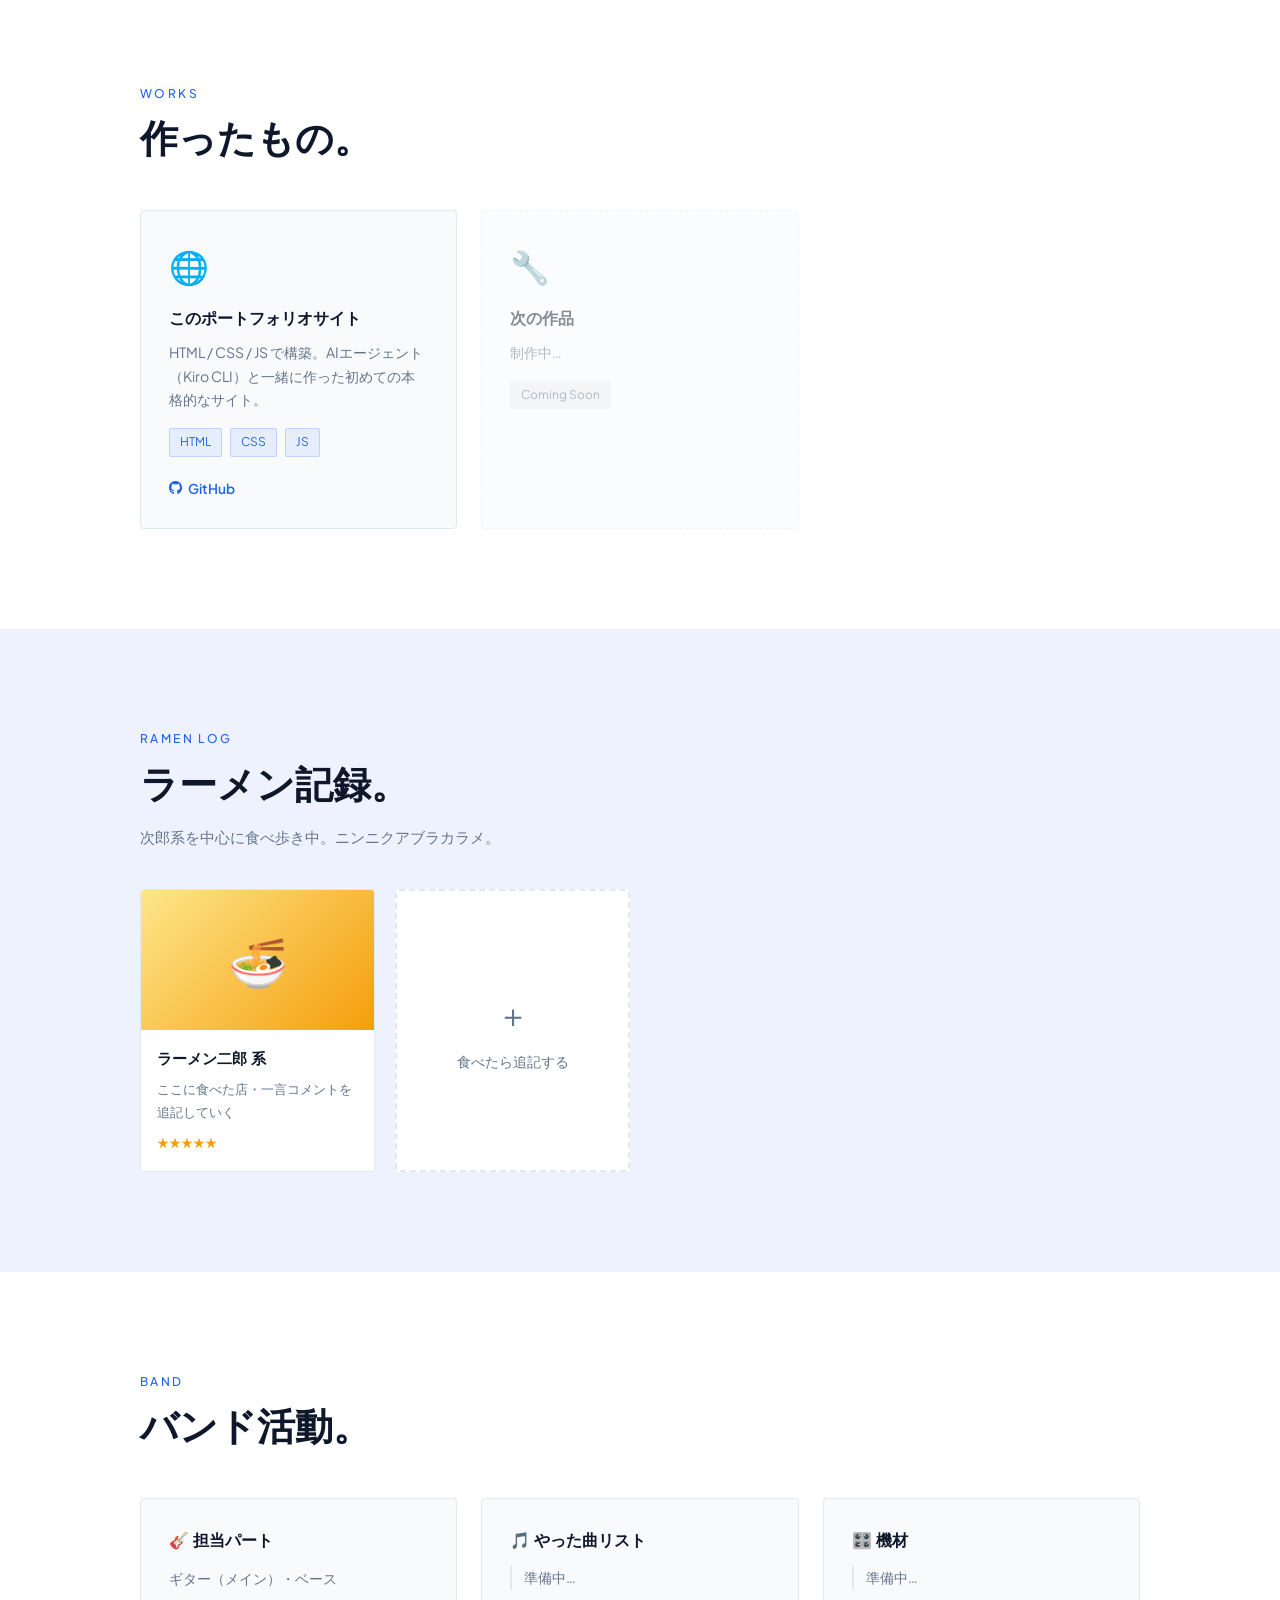
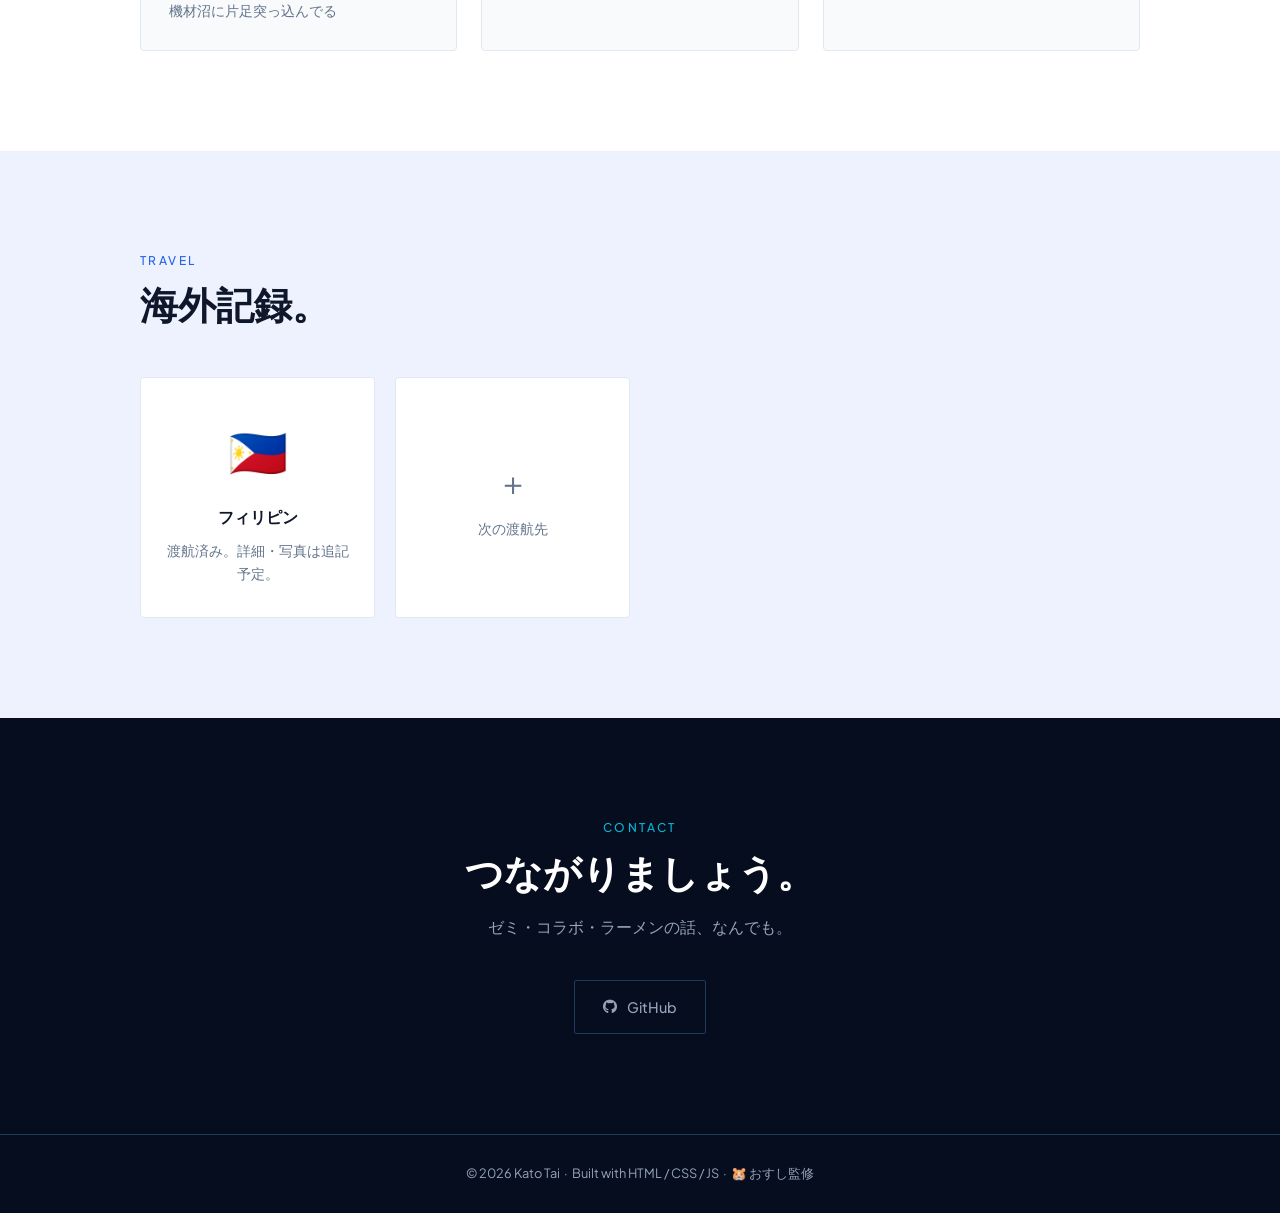
==== commit d6f266e0: "Add: おすしの写真を追加" ====
--- a/index.html
+++ b/index.html
@@ -129,7 +129,9 @@
       background: linear-gradient(135deg, #fde68a, #f59e0b);
       display: flex; align-items: center; justify-content: center;
       font-size: 2rem; flex-shrink: 0;
-    }
+      overflow: hidden;
+    }
+    .pet-placeholder img { width: 100%; height: 100%; object-fit: cover; }
     .pet-info .pet-name { font-family: var(--font-h); font-weight: 700; font-size: 1rem; }
     .pet-info .pet-desc { font-size: 0.85rem; color: var(--muted); }
     .about-facts { display: flex; flex-direction: column; gap: 20px; }
@@ -304,7 +306,7 @@
         <p>今はコーディングを学びながらポートフォリオサイトを作ったりアプリを改造したりしている。今後は作品制作や産学連携にも挑戦予定。</p>
         <p>趣味は<strong>次郎系ラーメン</strong>の食べ歩き、<strong>バンド（ギター・ベース）</strong>、そして海外ふらっと行くやつ。</p>
         <div class="about-pet">
-          <div class="pet-placeholder">🐹</div>
+          <div class="pet-placeholder"><img src="おすし写真.png" alt="おすし"></div>
           <div class="pet-info">
             <div class="pet-name">おすし</div>
             <div class="pet-desc">ハムスター / 最近の推し / 名前のセンスには自信あり</div>
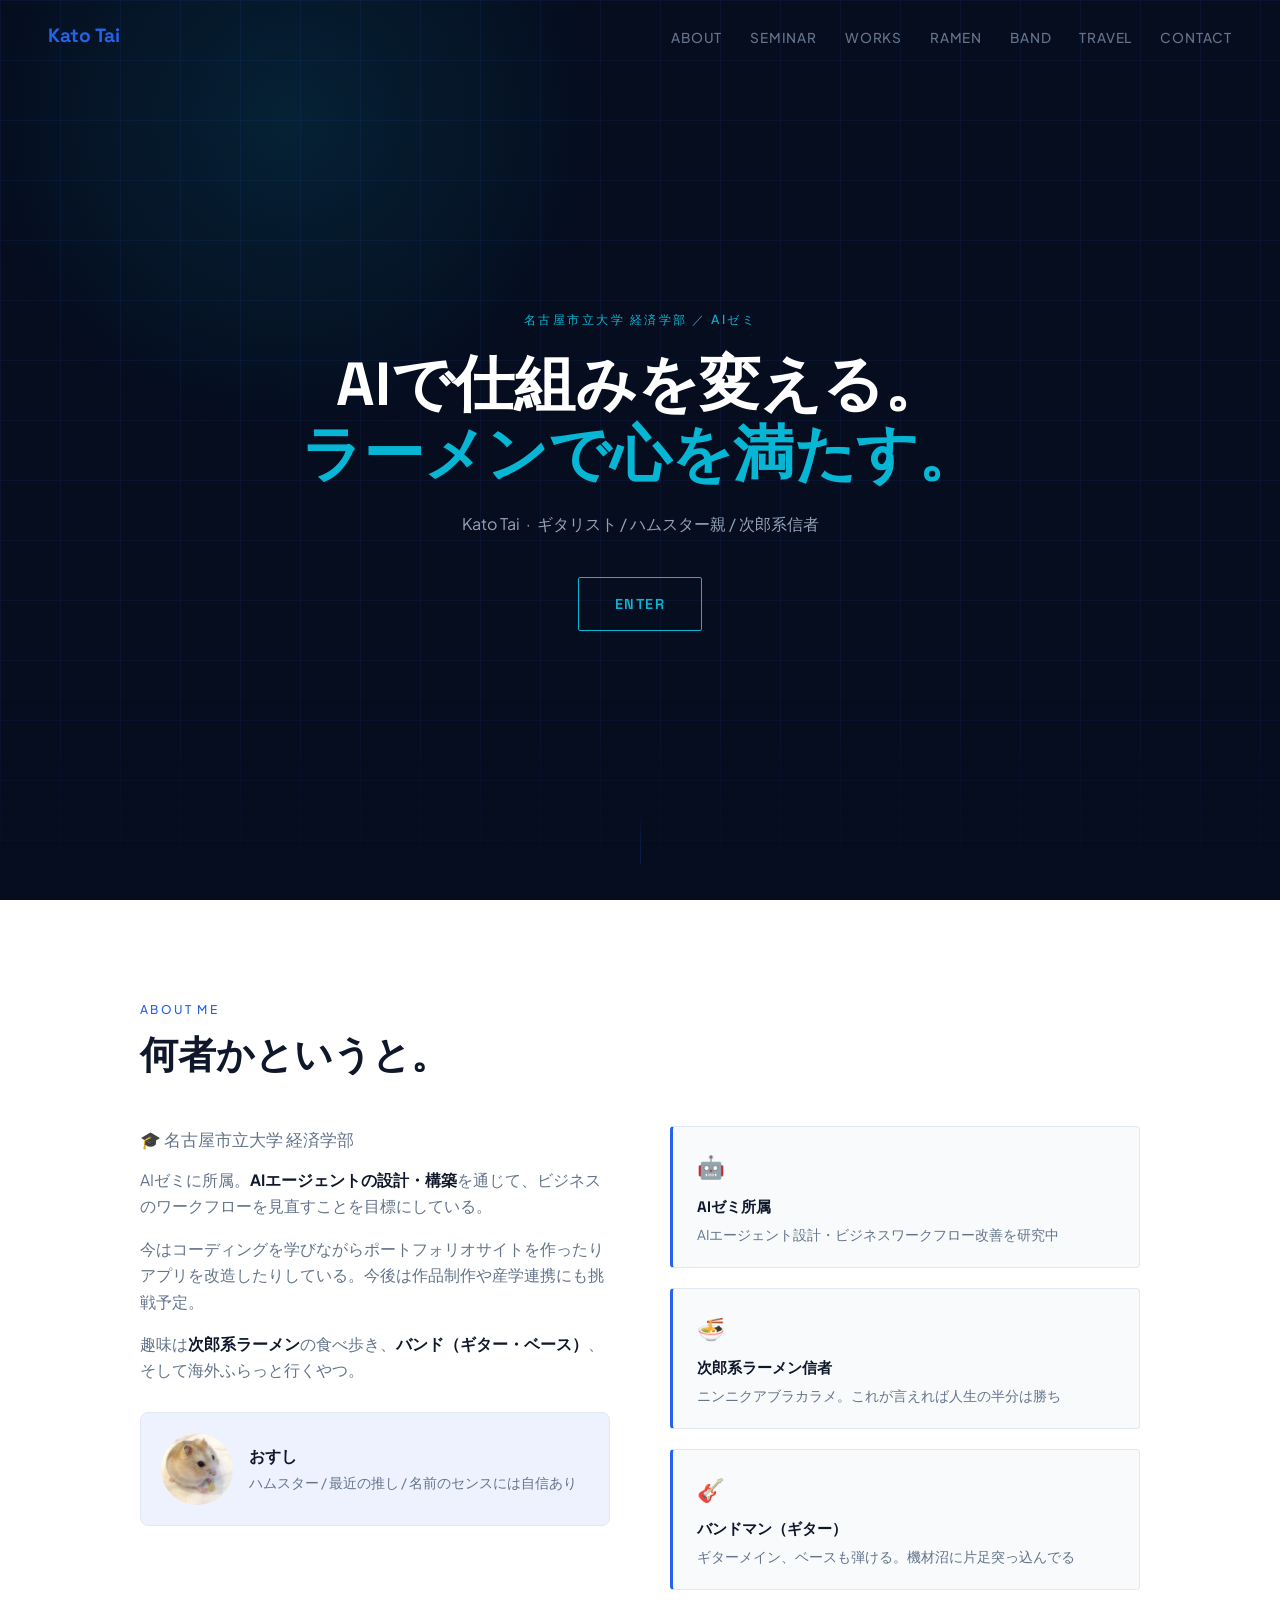
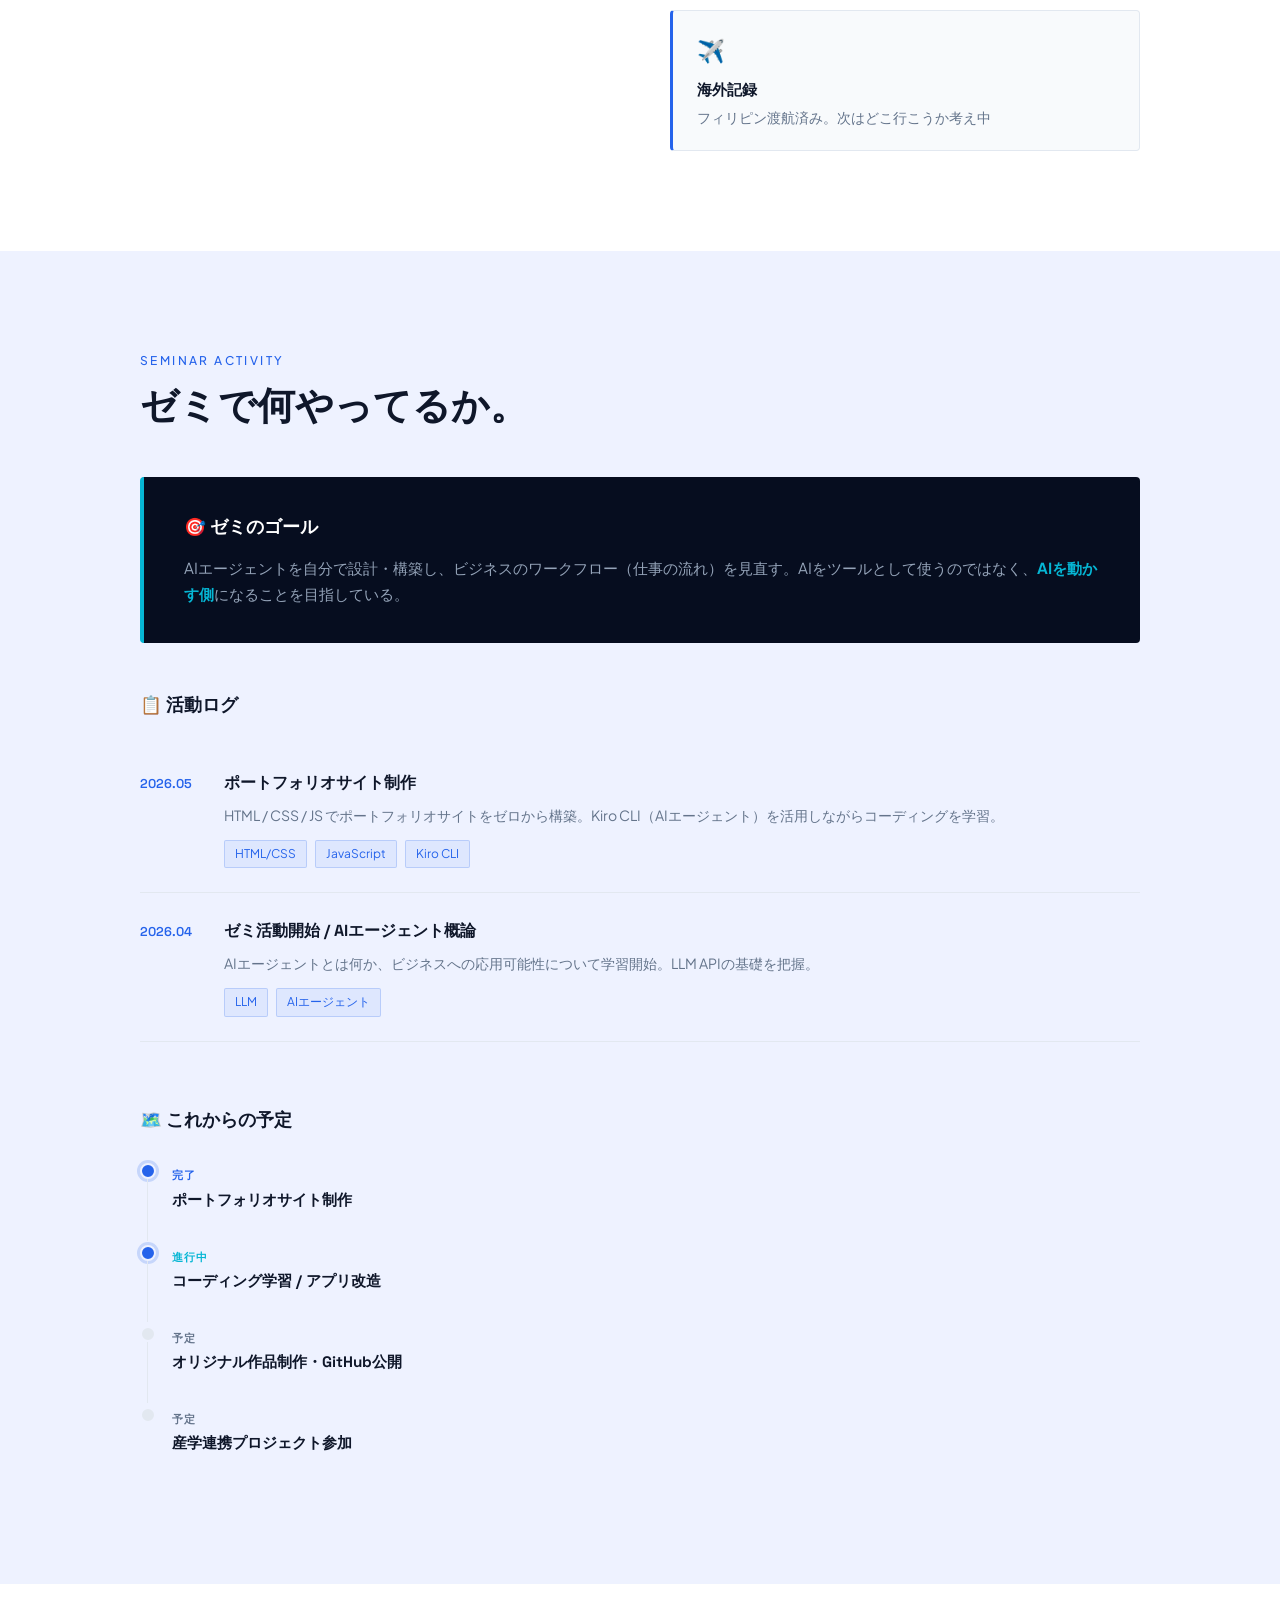
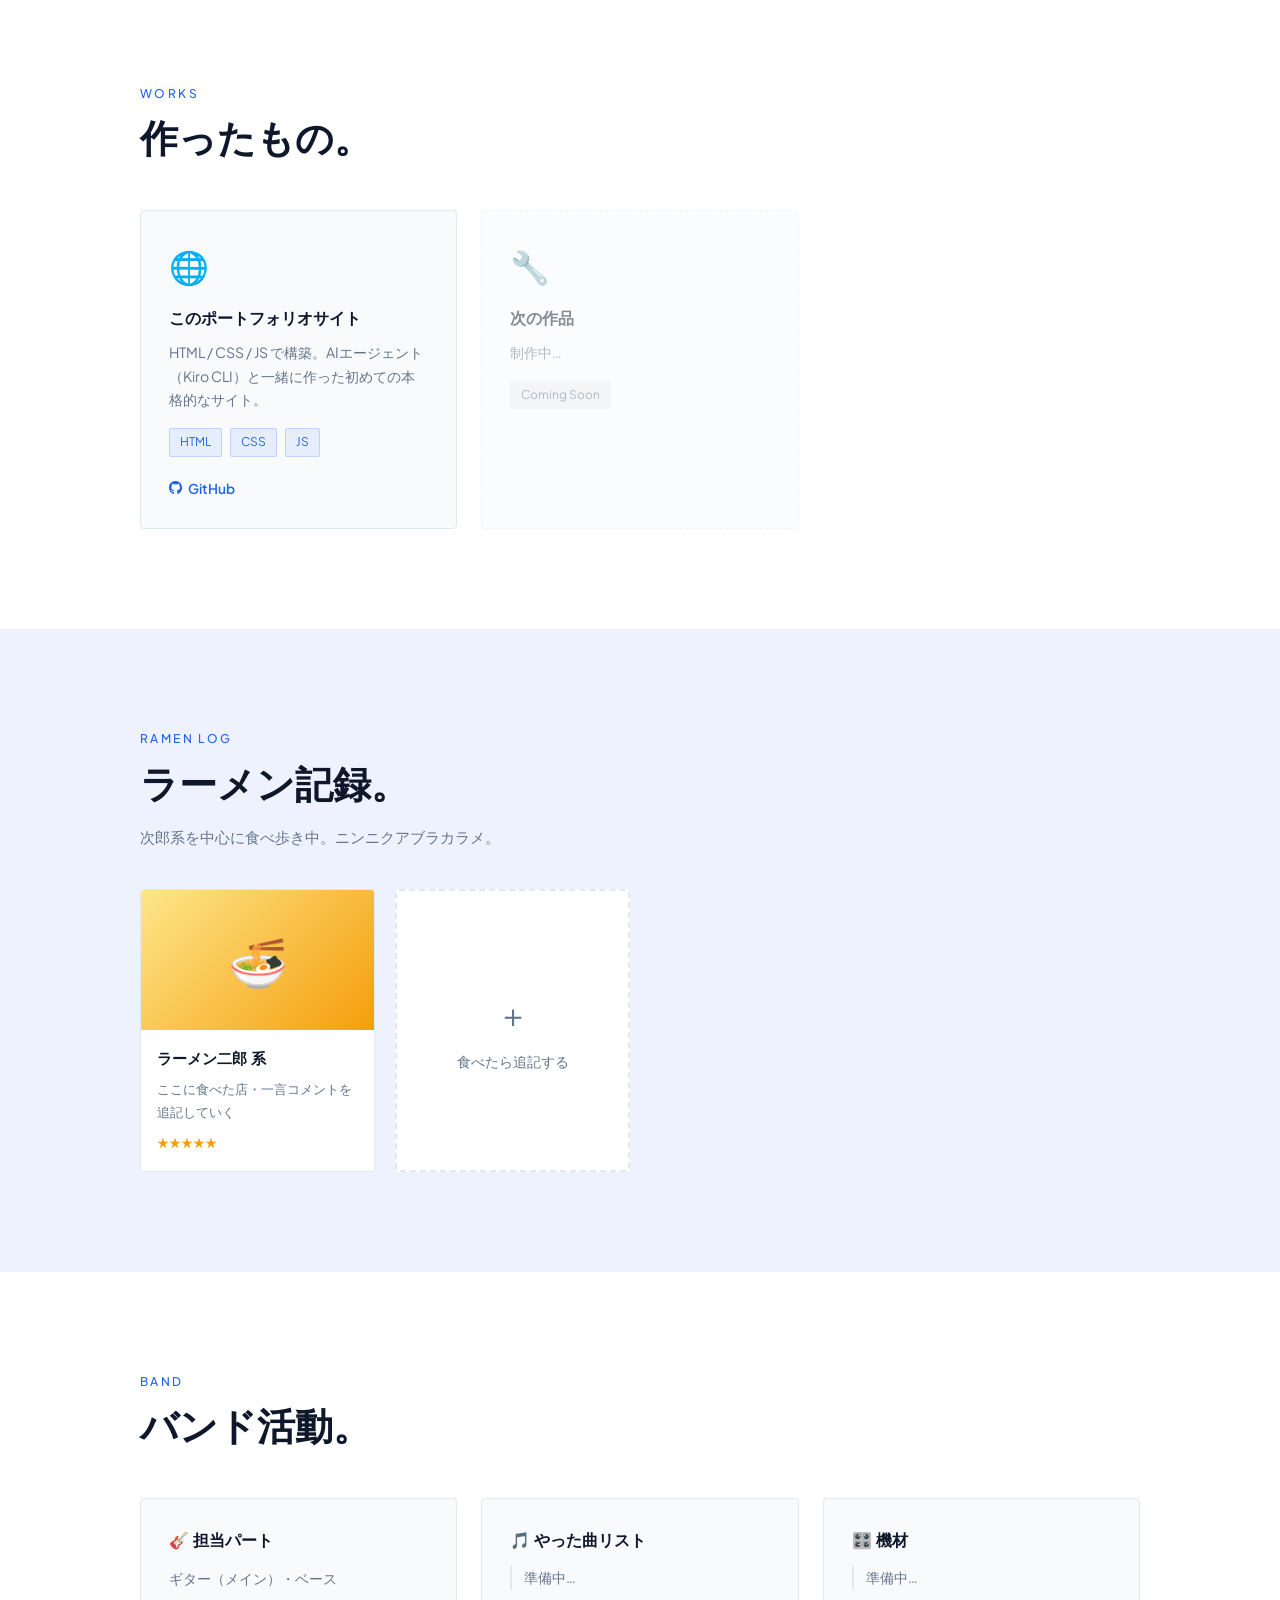
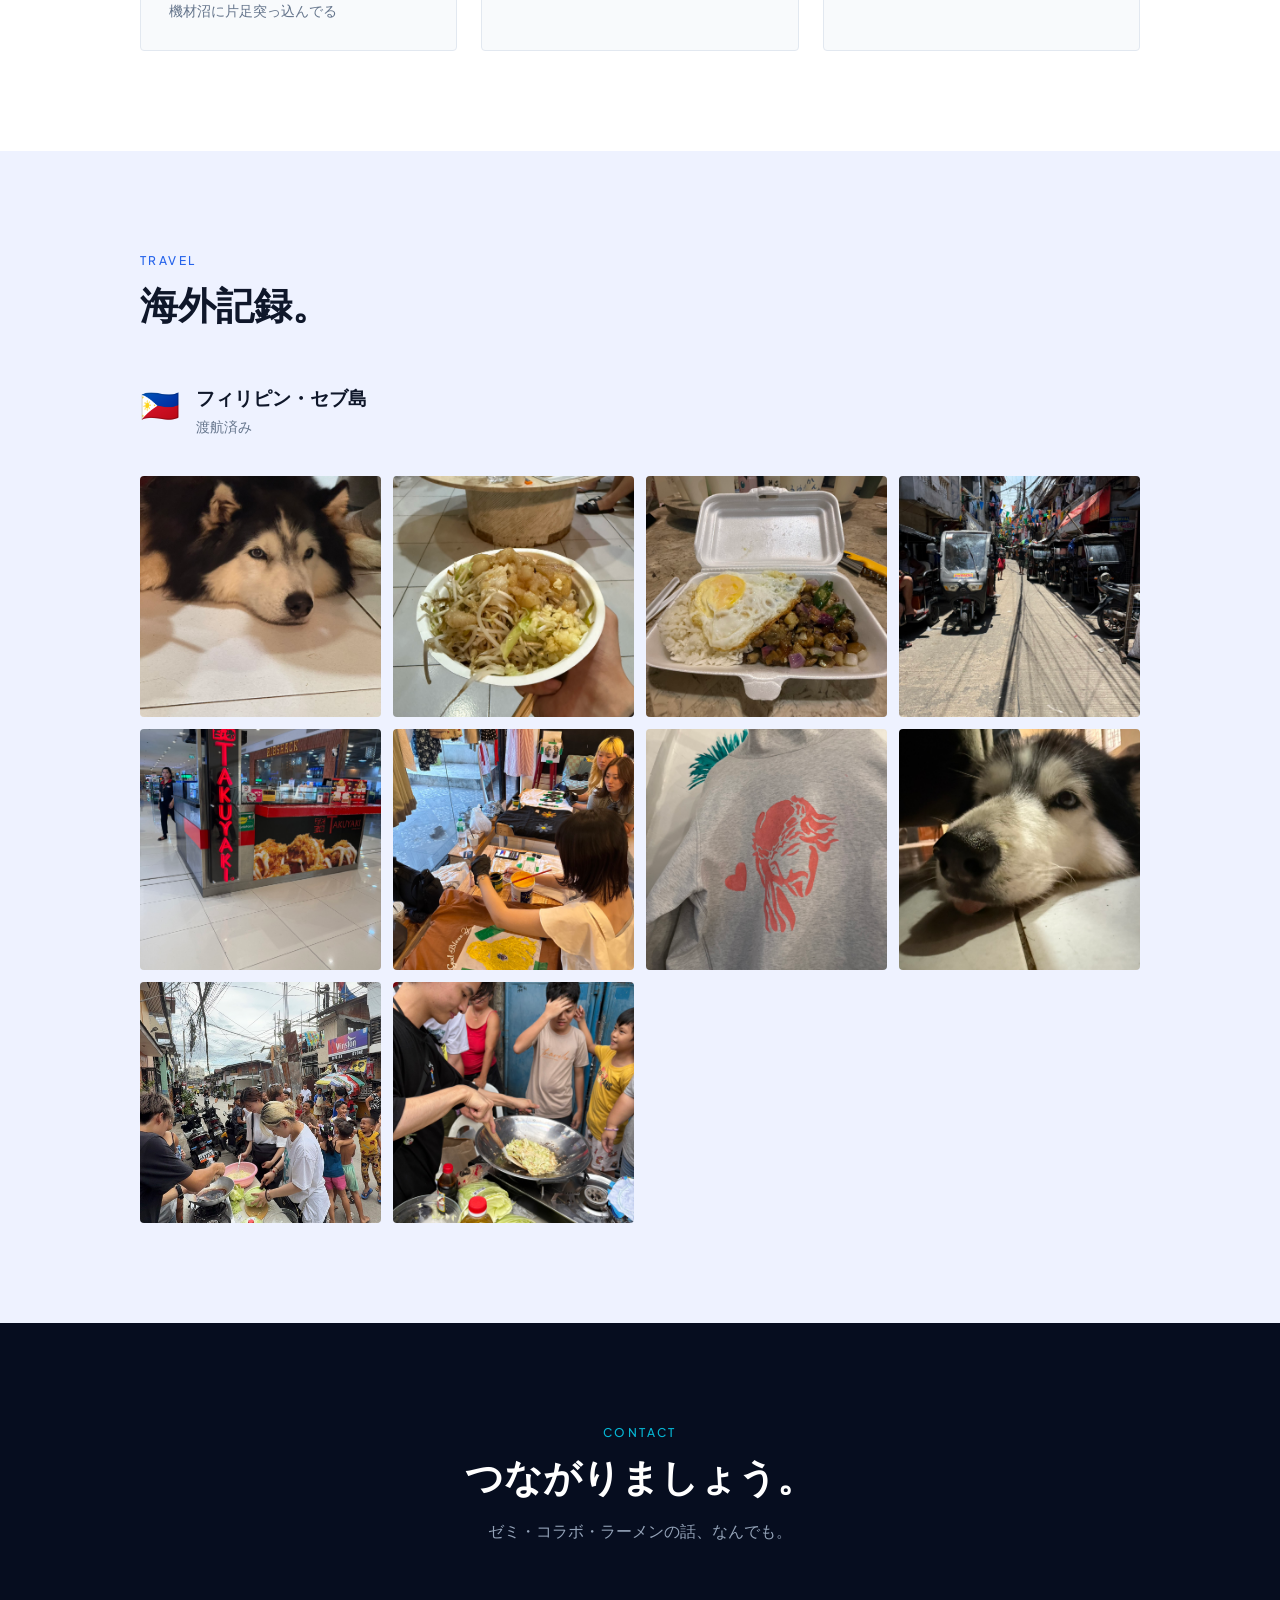
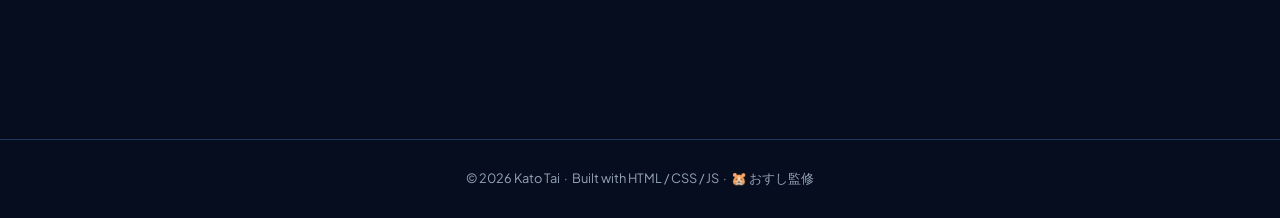
==== commit 0121ecfc: "Add: セブ島フォトギャラリー追加" ====
--- a/index.html
+++ b/index.html
@@ -226,6 +226,22 @@
 
     /* TRAVEL */
     #travel { background: var(--bg3); }
+    .travel-header { display: flex; align-items: center; gap: 16px; margin-bottom: 32px; }
+    .travel-header .travel-flag { font-size: 2rem; }
+    .travel-header h3 { font-family: var(--font-h); font-size: 1.2rem; font-weight: 700; }
+    .travel-header p { font-size: 0.85rem; color: var(--muted); }
+    .photo-grid {
+      display: grid;
+      grid-template-columns: repeat(auto-fill, minmax(200px, 1fr));
+      gap: 12px;
+    }
+    .photo-grid img {
+      width: 100%; aspect-ratio: 1; object-fit: cover;
+      border-radius: 4px; transition: transform 0.25s, opacity 0.25s;
+      cursor: pointer;
+    }
+    .photo-grid img:hover { transform: scale(1.03); opacity: 0.9; }
+    .travel-add { margin-top: 20px; }
     .travel-grid { display: grid; grid-template-columns: repeat(auto-fill, minmax(220px, 1fr)); gap: 20px; }
     .travel-card {
       background: var(--bg2); border: 1px solid var(--border); border-radius: 4px;
@@ -504,15 +520,25 @@
       <p class="section-label">Travel</p>
       <h2 class="section-title">海外記録。</h2>
     </div>
-    <div class="travel-grid reveal">
-      <div class="travel-card">
+    <div class="reveal">
+      <div class="travel-header">
         <div class="travel-flag">🇵🇭</div>
-        <h3>フィリピン</h3>
-        <p class="travel-memo">渡航済み。詳細・写真は追記予定。</p>
-      </div>
-      <div class="travel-card add-card">
-        <div style="font-size:2rem;margin-bottom:8px;">＋</div>
-        <p>次の渡航先</p>
+        <div>
+          <h3>フィリピン・セブ島</h3>
+          <p>渡航済み</p>
+        </div>
+      </div>
+      <div class="photo-grid">
+        <img src="セブ島/S__165748744_0.jpg" alt="セブ島">
+        <img src="セブ島/S__165748745_0.jpg" alt="セブ島">
+        <img src="セブ島/S__165748746_0.jpg" alt="セブ島">
+        <img src="セブ島/S__165748747_0.jpg" alt="セブ島">
+        <img src="セブ島/S__165748748_0.jpg" alt="セブ島">
+        <img src="セブ島/S__165748749_0.jpg" alt="セブ島">
+        <img src="セブ島/S__165748750_0.jpg" alt="セブ島">
+        <img src="セブ島/S__165748751_0.jpg" alt="セブ島">
+        <img src="セブ島/S__165748752_0.jpg" alt="セブ島">
+        <img src="セブ島/S__165748753_0.jpg" alt="セブ島">
       </div>
     </div>
   </div>
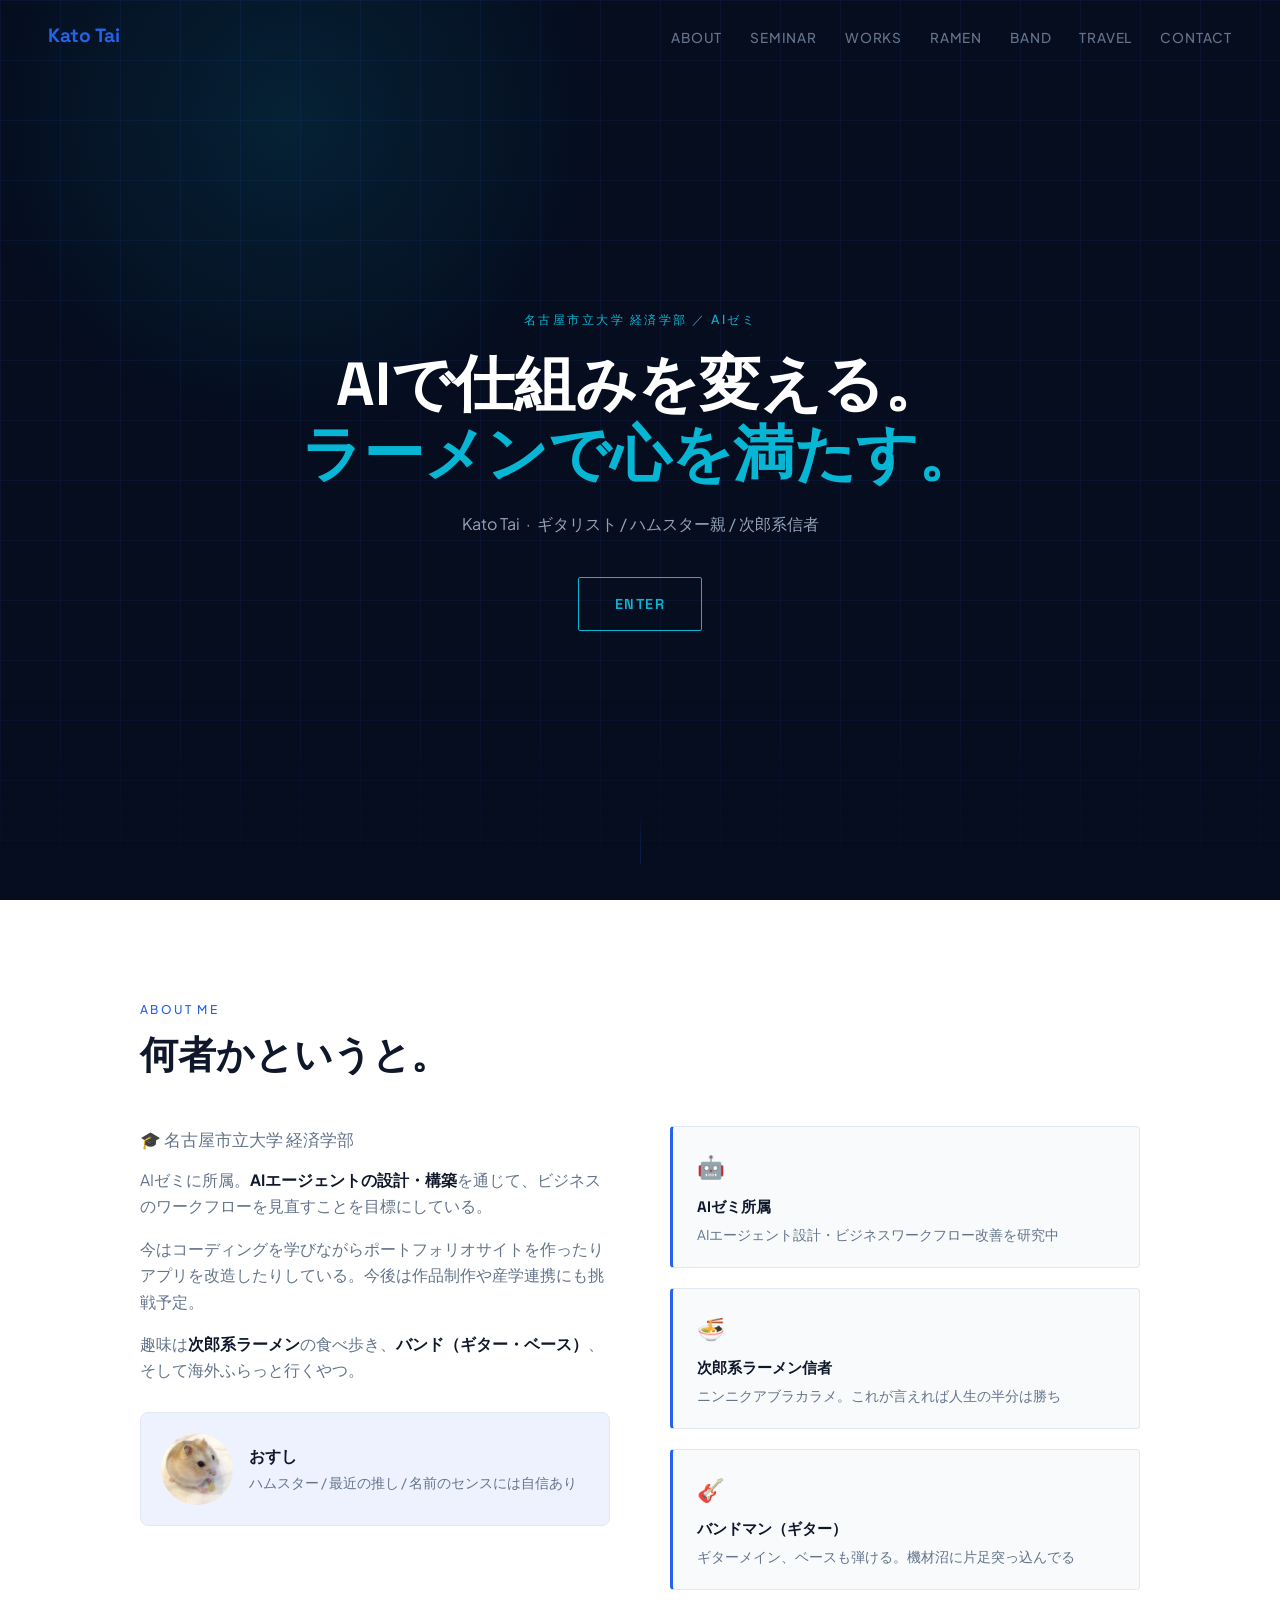
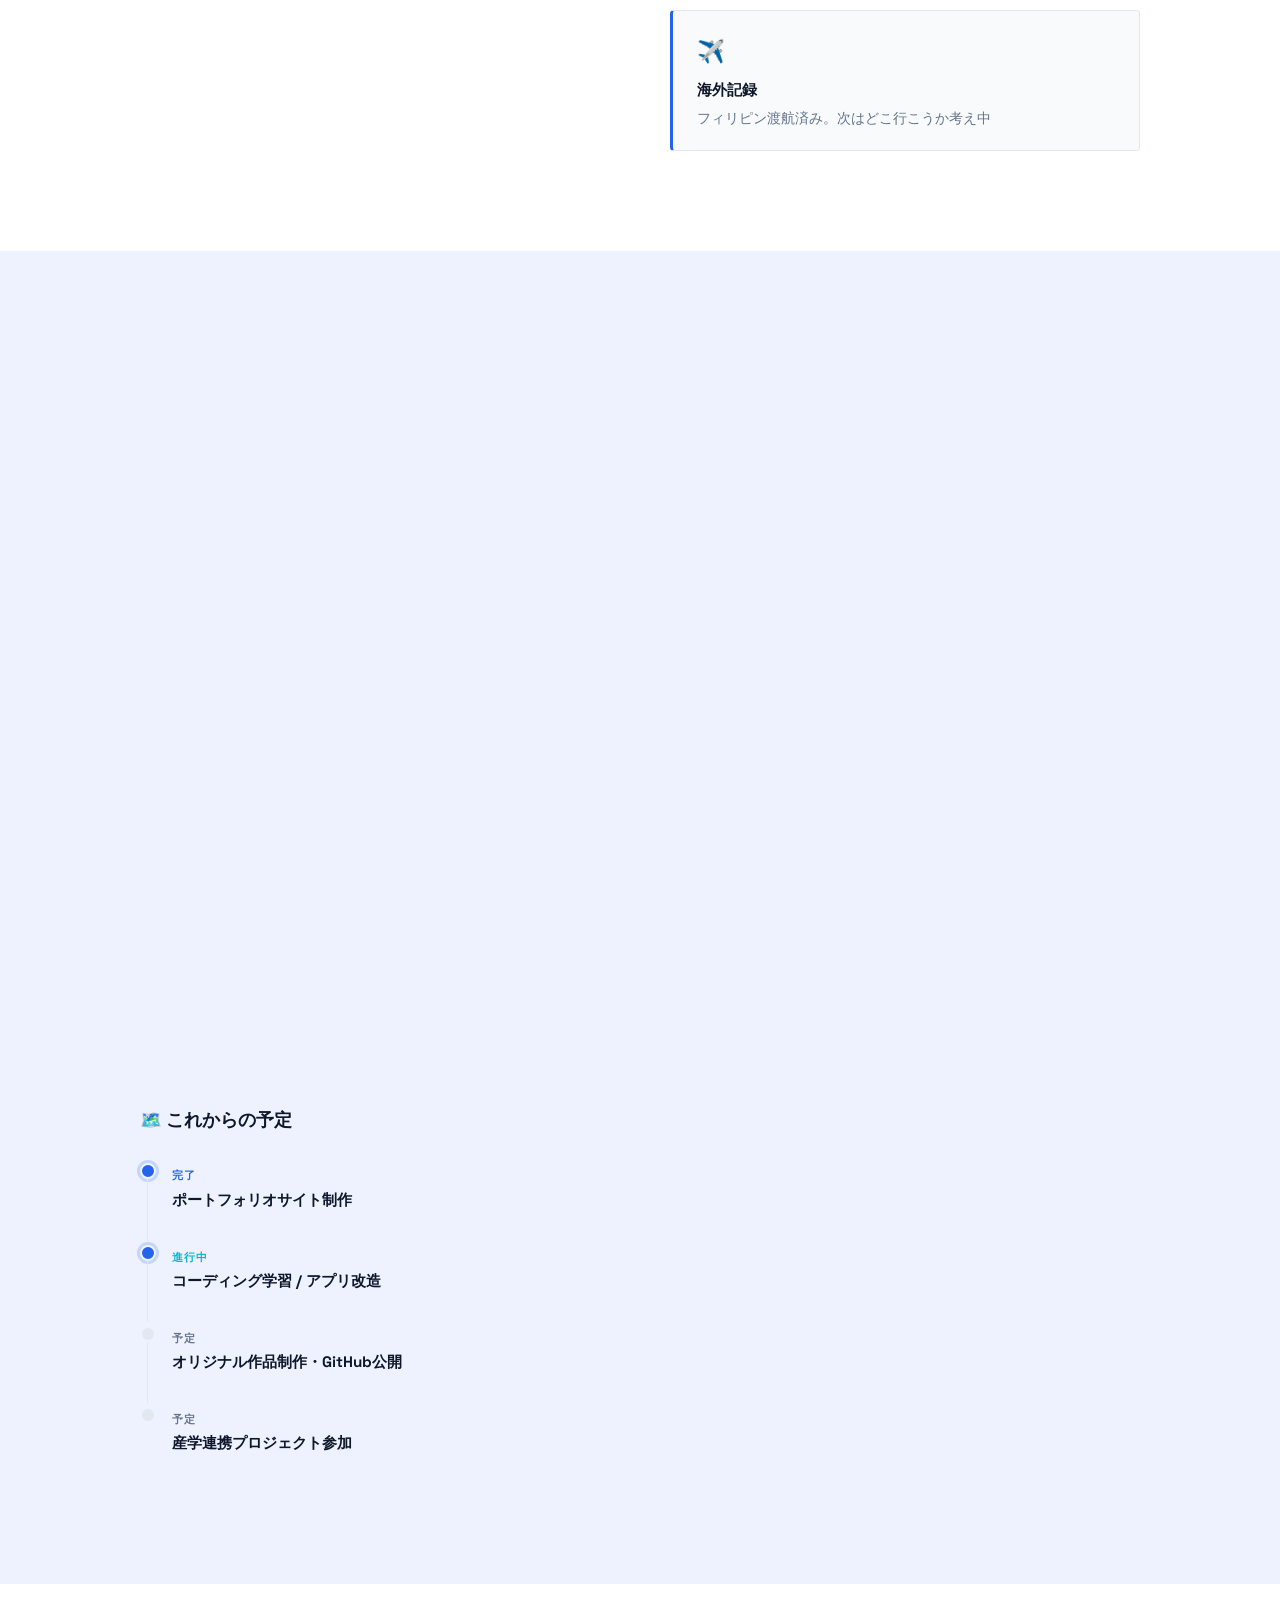
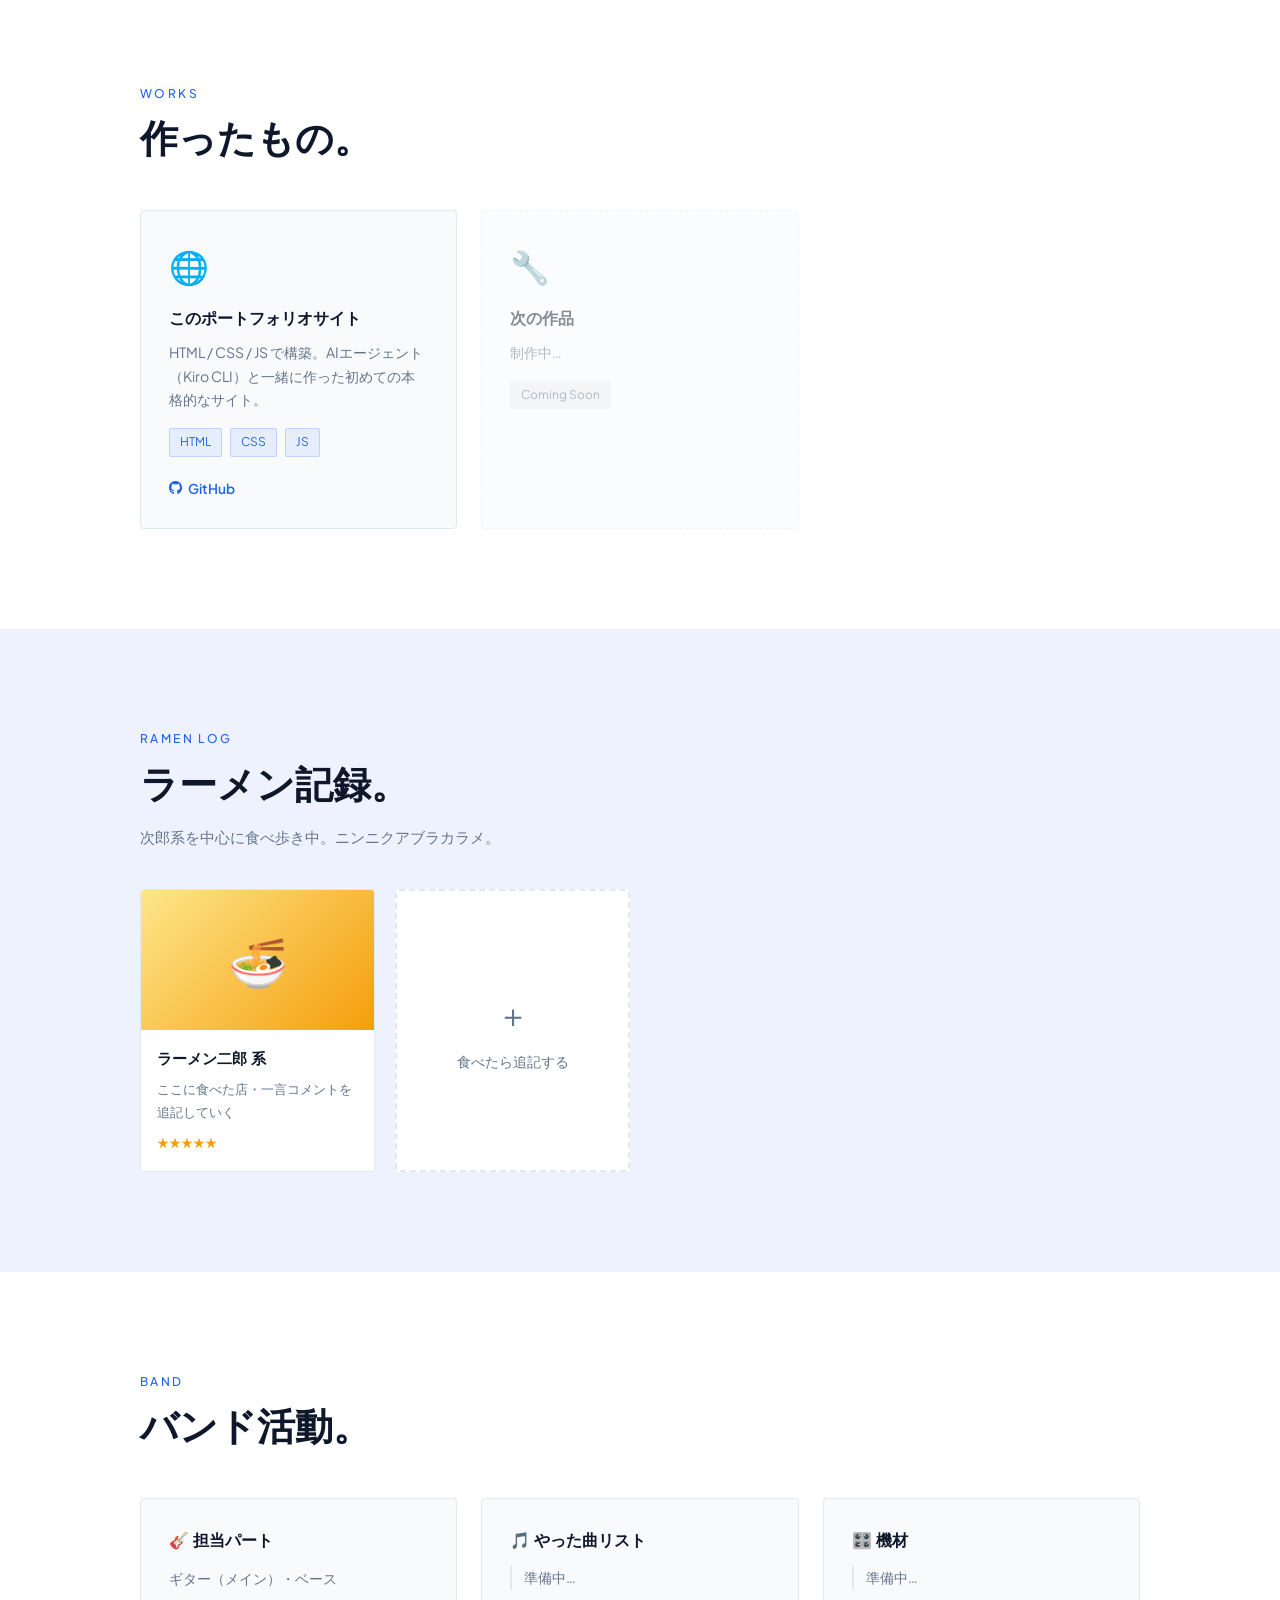
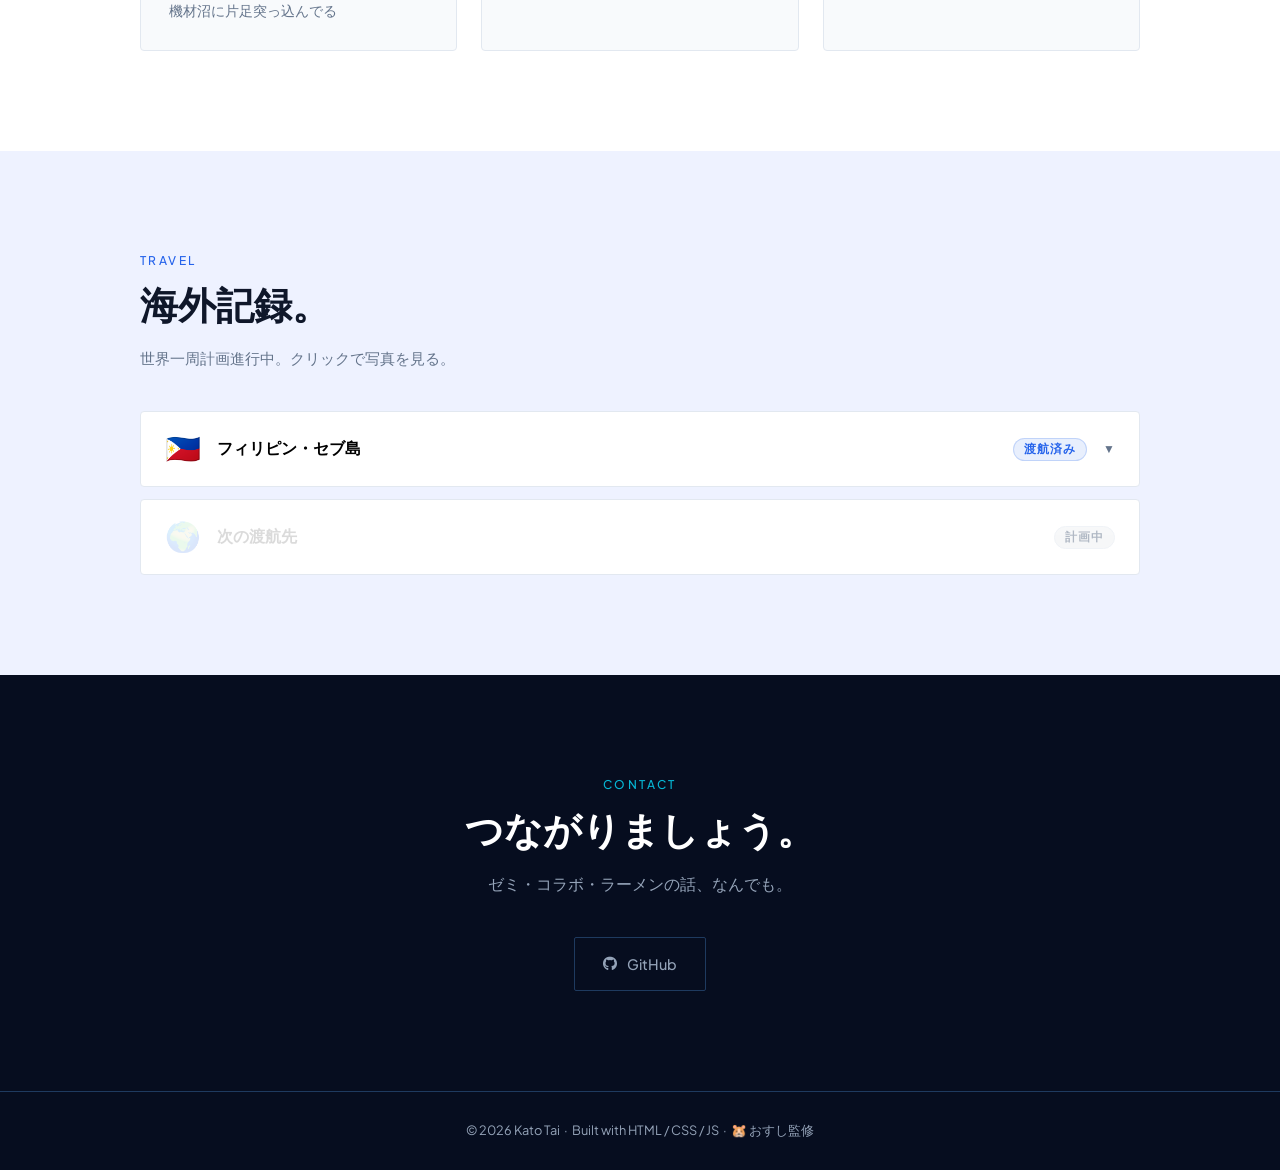
==== commit c7116767: "Travel: 国カード選択→写真展開のアコーディオンUIに変更" ====
--- a/index.html
+++ b/index.html
@@ -226,31 +226,27 @@
 
     /* TRAVEL */
     #travel { background: var(--bg3); }
-    .travel-header { display: flex; align-items: center; gap: 16px; margin-bottom: 32px; }
-    .travel-header .travel-flag { font-size: 2rem; }
-    .travel-header h3 { font-family: var(--font-h); font-size: 1.2rem; font-weight: 700; }
-    .travel-header p { font-size: 0.85rem; color: var(--muted); }
-    .photo-grid {
-      display: grid;
-      grid-template-columns: repeat(auto-fill, minmax(200px, 1fr));
-      gap: 12px;
-    }
-    .photo-grid img {
-      width: 100%; aspect-ratio: 1; object-fit: cover;
-      border-radius: 4px; transition: transform 0.25s, opacity 0.25s;
-      cursor: pointer;
-    }
-    .photo-grid img:hover { transform: scale(1.03); opacity: 0.9; }
-    .travel-add { margin-top: 20px; }
-    .travel-grid { display: grid; grid-template-columns: repeat(auto-fill, minmax(220px, 1fr)); gap: 20px; }
-    .travel-card {
-      background: var(--bg2); border: 1px solid var(--border); border-radius: 4px;
-      padding: 32px 24px; text-align: center; transition: transform 0.25s;
-    }
-    .travel-card:hover { transform: translateY(-4px); }
-    .travel-flag { font-size: 3rem; margin-bottom: 12px; }
-    .travel-card h3 { font-family: var(--font-h); font-size: 1rem; font-weight: 700; margin-bottom: 8px; }
-    .travel-memo { font-size: 0.85rem; color: var(--muted); }
+    .country-list { display: flex; flex-direction: column; gap: 12px; }
+    .country-item { background: var(--bg2); border: 1px solid var(--border); border-radius: 4px; overflow: hidden; }
+    .country-btn {
+      width: 100%; display: flex; align-items: center; gap: 16px;
+      padding: 20px 24px; background: none; border: none; cursor: pointer;
+      text-align: left; transition: background 0.2s;
+    }
+    .country-btn:hover { background: var(--bg3); }
+    .future-btn { cursor: default; opacity: 0.5; }
+    .c-flag { font-size: 1.8rem; }
+    .c-name { font-family: var(--font-h); font-size: 1rem; font-weight: 700; flex: 1; }
+    .c-status { font-size: 0.72rem; font-weight: 600; letter-spacing: 0.08em; text-transform: uppercase; padding: 3px 10px; border-radius: 20px; }
+    .c-status.done { background: rgba(37,99,235,0.1); color: var(--primary); border: 1px solid rgba(37,99,235,0.2); }
+    .c-status.planned { background: rgba(100,116,139,0.1); color: var(--muted); border: 1px solid var(--border); }
+    .c-arrow { font-size: 0.75rem; color: var(--muted); transition: transform 0.3s; }
+    .country-item.open .c-arrow { transform: rotate(180deg); }
+    .country-photos { max-height: 0; overflow: hidden; transition: max-height 0.4s ease; }
+    .country-item.open .country-photos { max-height: 2000px; }
+    .photo-grid { display: grid; grid-template-columns: repeat(auto-fill, minmax(180px, 1fr)); gap: 8px; padding: 0 16px 16px; }
+    .photo-grid img { width: 100%; aspect-ratio: 1; object-fit: cover; border-radius: 4px; transition: transform 0.25s; cursor: pointer; }
+    .photo-grid img:hover { transform: scale(1.04); }
 
     /* CONTACT */
     #contact { background: var(--dark); text-align: center; padding: 100px 24px; }
@@ -519,27 +515,43 @@
     <div class="reveal">
       <p class="section-label">Travel</p>
       <h2 class="section-title">海外記録。</h2>
-    </div>
-    <div class="reveal">
-      <div class="travel-header">
-        <div class="travel-flag">🇵🇭</div>
-        <div>
-          <h3>フィリピン・セブ島</h3>
-          <p>渡航済み</p>
-        </div>
-      </div>
-      <div class="photo-grid">
-        <img src="セブ島/S__165748744_0.jpg" alt="セブ島">
-        <img src="セブ島/S__165748745_0.jpg" alt="セブ島">
-        <img src="セブ島/S__165748746_0.jpg" alt="セブ島">
-        <img src="セブ島/S__165748747_0.jpg" alt="セブ島">
-        <img src="セブ島/S__165748748_0.jpg" alt="セブ島">
-        <img src="セブ島/S__165748749_0.jpg" alt="セブ島">
-        <img src="セブ島/S__165748750_0.jpg" alt="セブ島">
-        <img src="セブ島/S__165748751_0.jpg" alt="セブ島">
-        <img src="セブ島/S__165748752_0.jpg" alt="セブ島">
-        <img src="セブ島/S__165748753_0.jpg" alt="セブ島">
-      </div>
+      <p style="color:var(--muted);margin-top:-32px;margin-bottom:40px;font-size:0.95rem;">世界一周計画進行中。クリックで写真を見る。</p>
+    </div>
+    <div class="country-list reveal">
+
+      <!-- フィリピン -->
+      <div class="country-item">
+        <button class="country-btn" onclick="toggleCountry(this)">
+          <span class="c-flag">🇵🇭</span>
+          <span class="c-name">フィリピン・セブ島</span>
+          <span class="c-status done">渡航済み</span>
+          <span class="c-arrow">▼</span>
+        </button>
+        <div class="country-photos">
+          <div class="photo-grid">
+            <img src="セブ島/S__165748744_0.jpg" alt="セブ島">
+            <img src="セブ島/S__165748745_0.jpg" alt="セブ島">
+            <img src="セブ島/S__165748746_0.jpg" alt="セブ島">
+            <img src="セブ島/S__165748747_0.jpg" alt="セブ島">
+            <img src="セブ島/S__165748748_0.jpg" alt="セブ島">
+            <img src="セブ島/S__165748749_0.jpg" alt="セブ島">
+            <img src="セブ島/S__165748750_0.jpg" alt="セブ島">
+            <img src="セブ島/S__165748751_0.jpg" alt="セブ島">
+            <img src="セブ島/S__165748752_0.jpg" alt="セブ島">
+            <img src="セブ島/S__165748753_0.jpg" alt="セブ島">
+          </div>
+        </div>
+      </div>
+
+      <!-- 今後追加用プレースホルダー -->
+      <div class="country-item">
+        <button class="country-btn future-btn" disabled>
+          <span class="c-flag">🌍</span>
+          <span class="c-name">次の渡航先</span>
+          <span class="c-status planned">計画中</span>
+        </button>
+      </div>
+
     </div>
   </div>
 </section>
@@ -589,6 +601,11 @@
     heroGlow.style.left = (e.clientX - r.left) + 'px';
     heroGlow.style.top  = (e.clientY - r.top)  + 'px';
   });
+
+  // Travel accordion
+  function toggleCountry(btn) {
+    btn.closest('.country-item').classList.toggle('open');
+  }
 
   // Scroll reveal
   const observer = new IntersectionObserver(entries => {
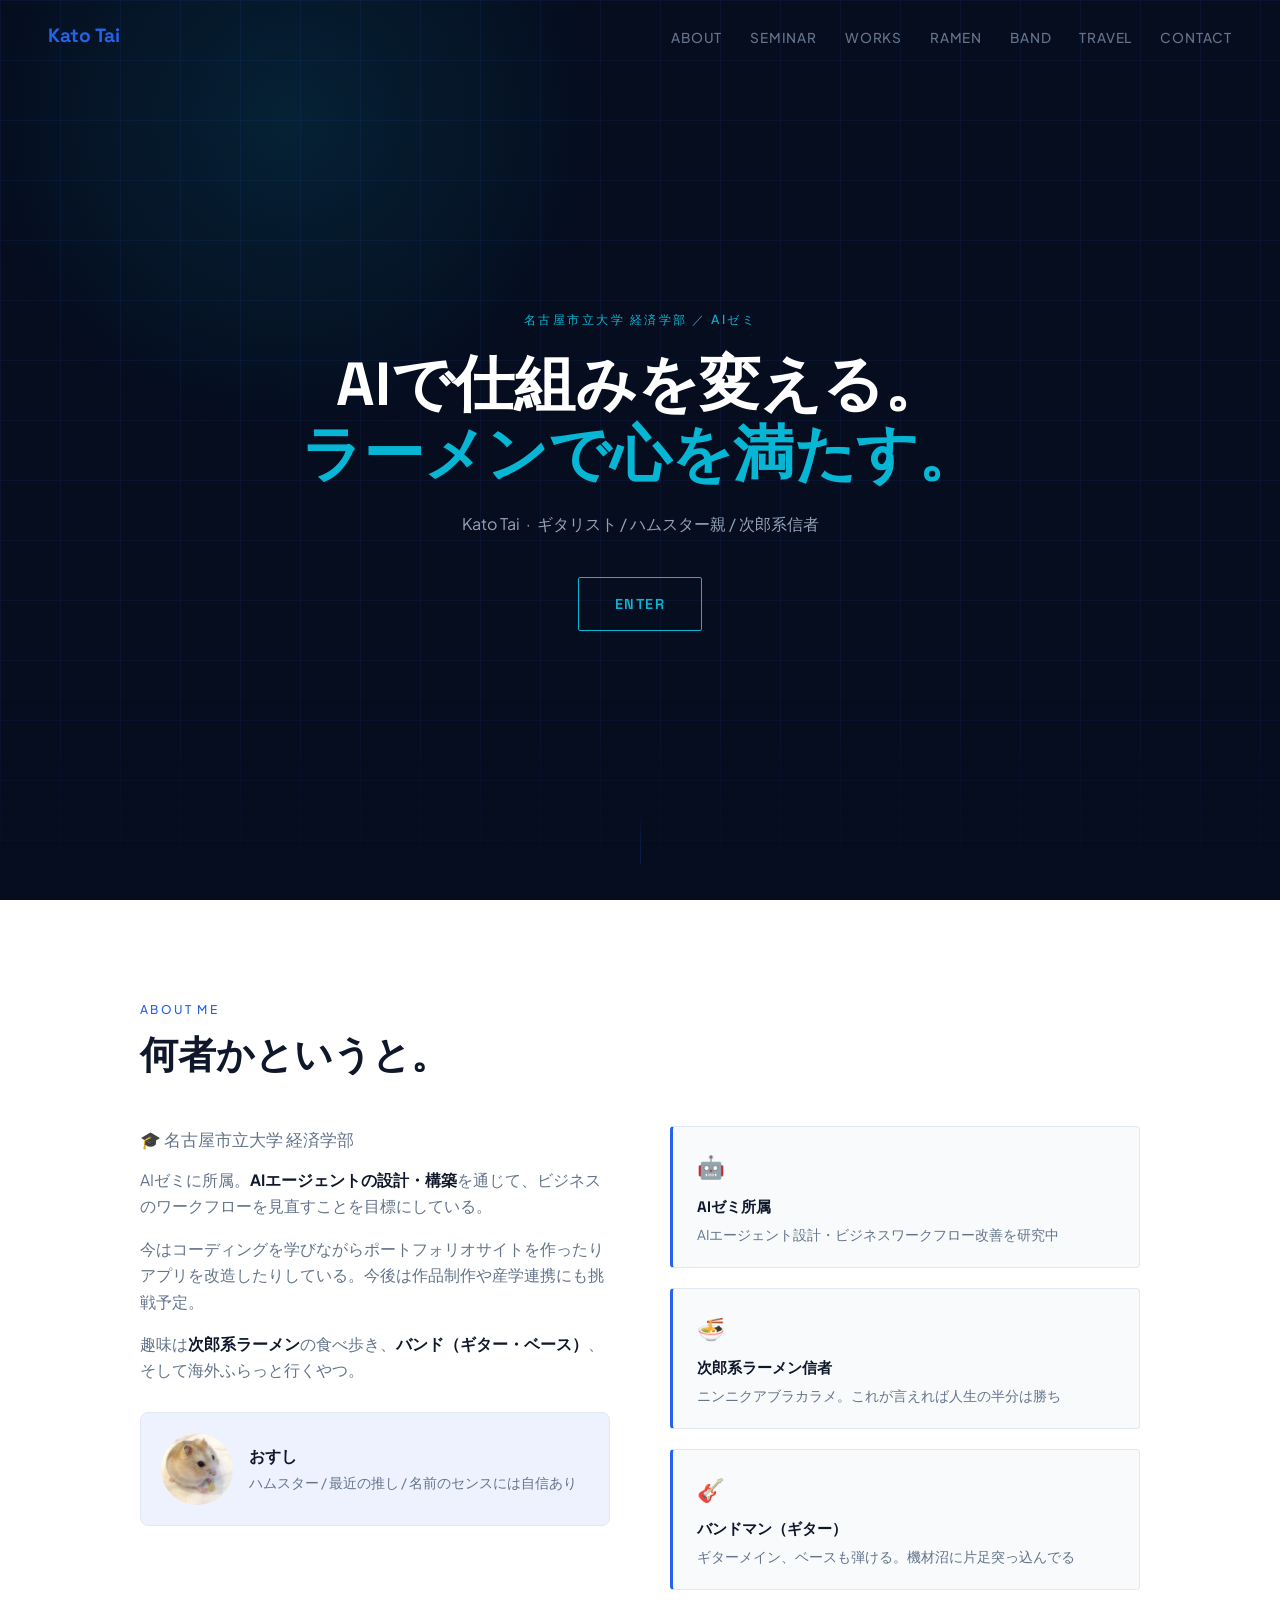
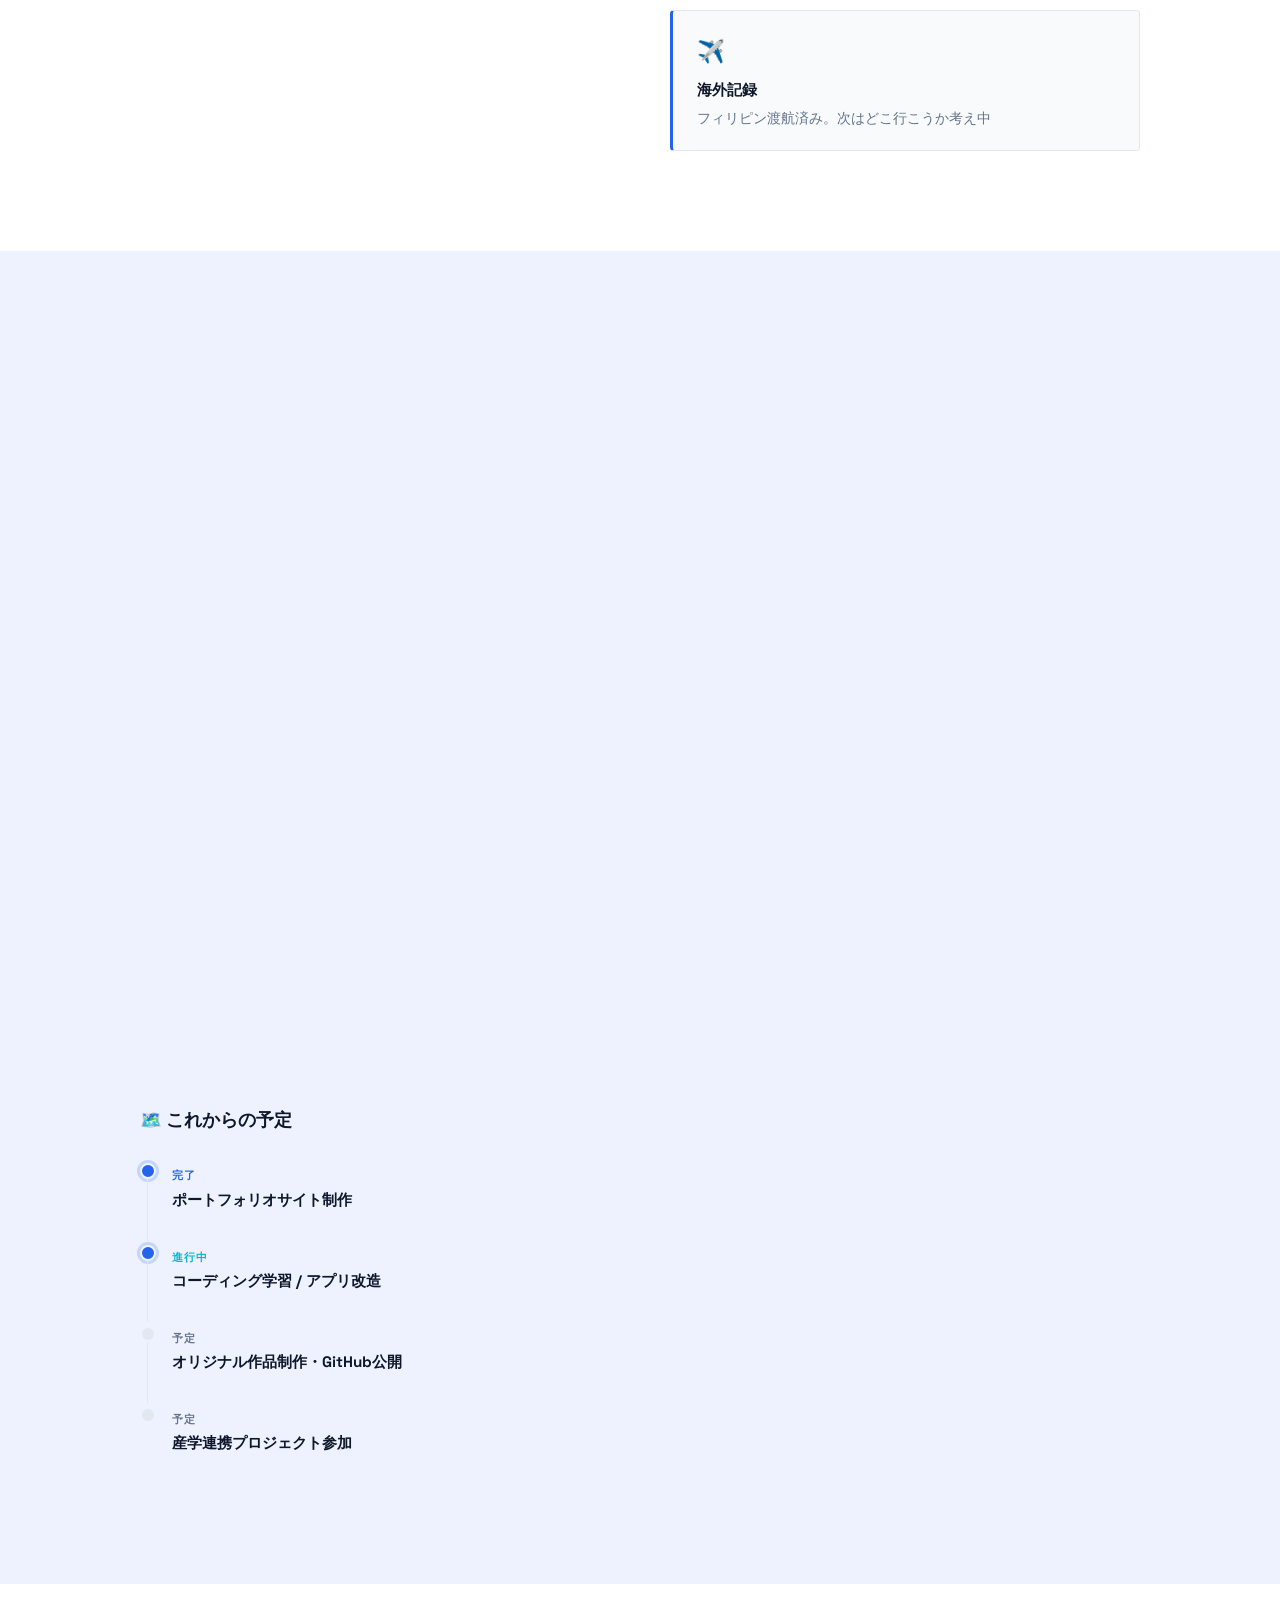
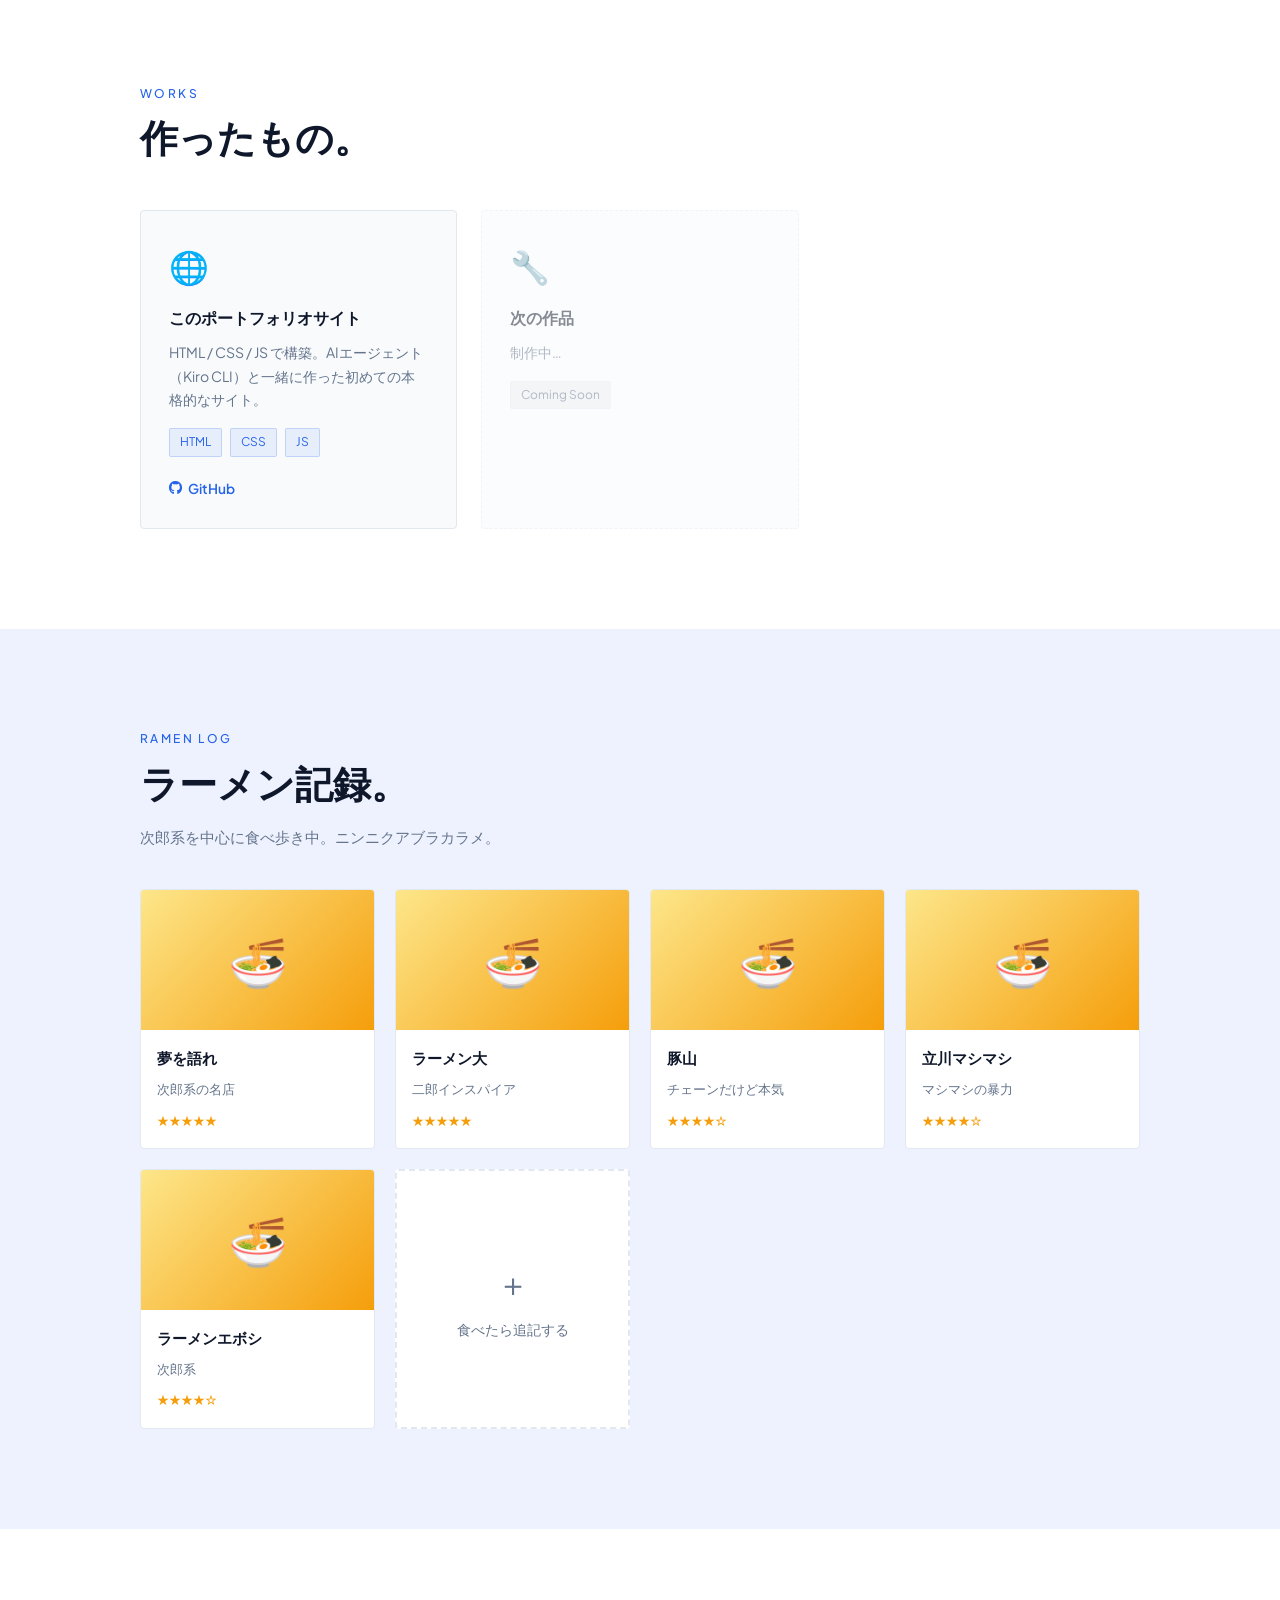
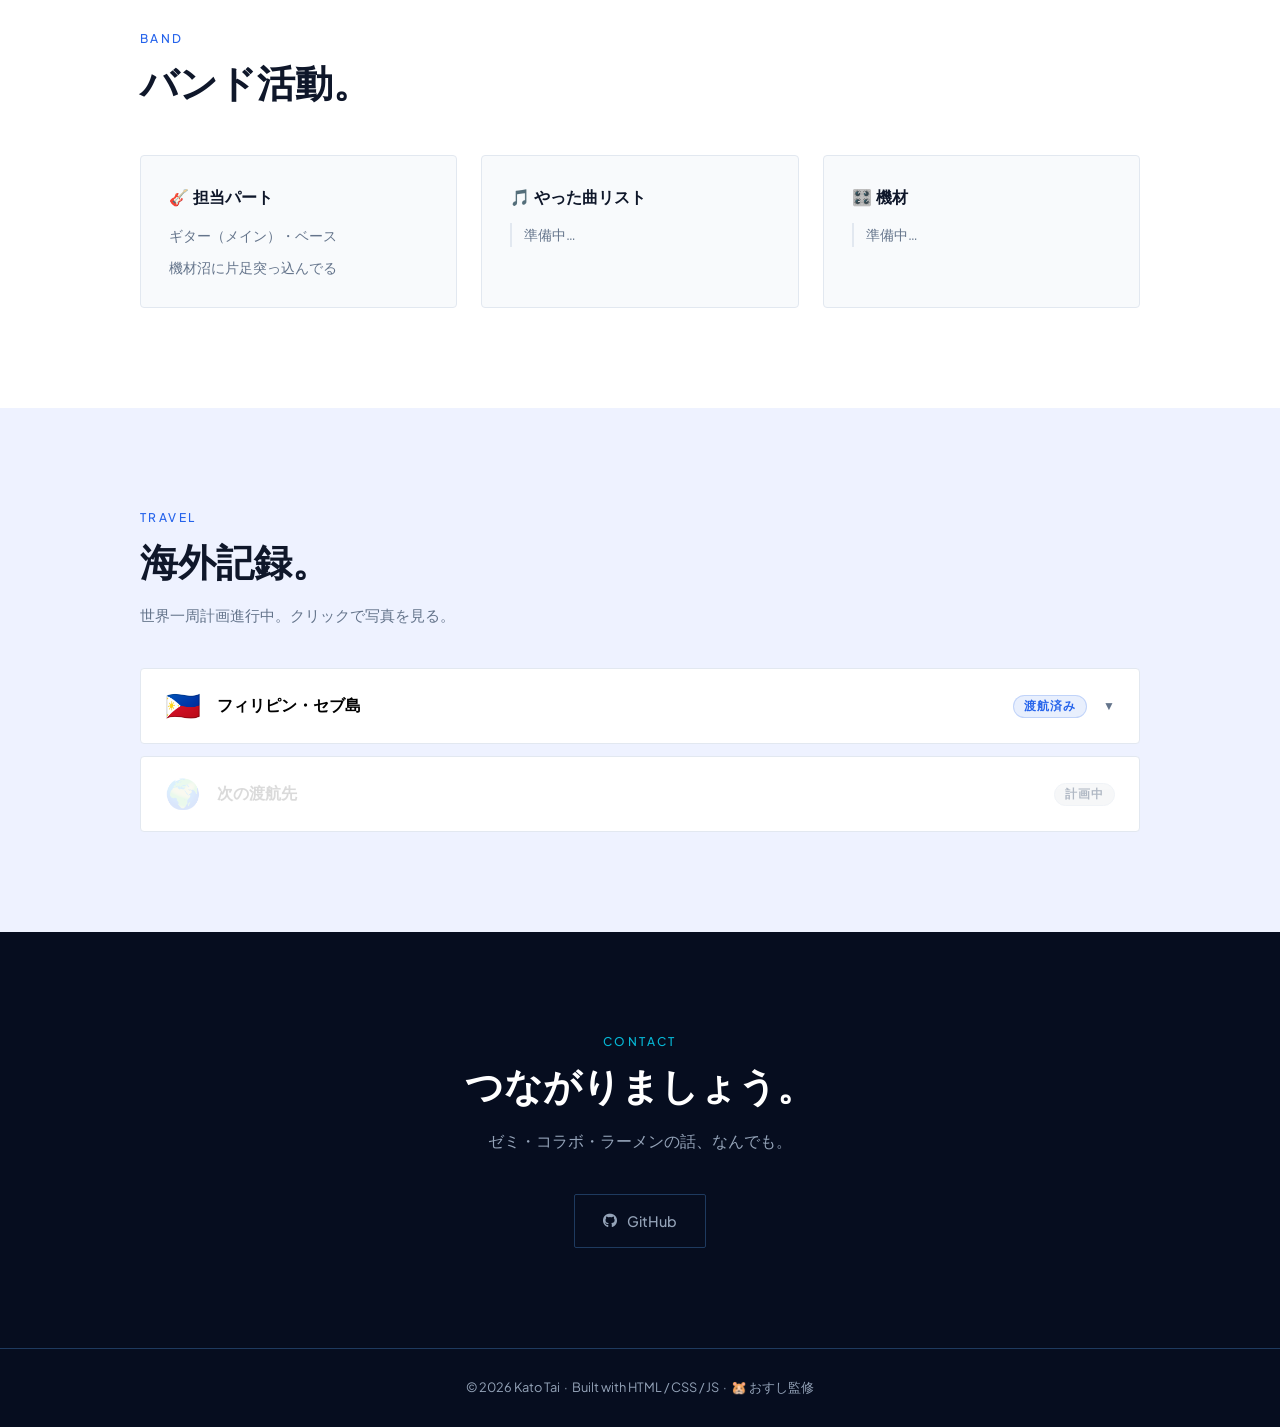
==== commit b2ccb949: "Ramen: 食べ歩きリスト5店追加" ====
--- a/index.html
+++ b/index.html
@@ -467,9 +467,41 @@
       <div class="ramen-card">
         <div class="ramen-img-placeholder">🍜</div>
         <div class="ramen-info">
-          <h4>ラーメン二郎 系</h4>
-          <p class="ramen-comment">ここに食べた店・一言コメントを追記していく</p>
+          <h4>夢を語れ</h4>
+          <p class="ramen-comment">次郎系の名店</p>
           <div class="ramen-stars">★★★★★</div>
+        </div>
+      </div>
+      <div class="ramen-card">
+        <div class="ramen-img-placeholder">🍜</div>
+        <div class="ramen-info">
+          <h4>ラーメン大</h4>
+          <p class="ramen-comment">二郎インスパイア</p>
+          <div class="ramen-stars">★★★★★</div>
+        </div>
+      </div>
+      <div class="ramen-card">
+        <div class="ramen-img-placeholder">🍜</div>
+        <div class="ramen-info">
+          <h4>豚山</h4>
+          <p class="ramen-comment">チェーンだけど本気</p>
+          <div class="ramen-stars">★★★★☆</div>
+        </div>
+      </div>
+      <div class="ramen-card">
+        <div class="ramen-img-placeholder">🍜</div>
+        <div class="ramen-info">
+          <h4>立川マシマシ</h4>
+          <p class="ramen-comment">マシマシの暴力</p>
+          <div class="ramen-stars">★★★★☆</div>
+        </div>
+      </div>
+      <div class="ramen-card">
+        <div class="ramen-img-placeholder">🍜</div>
+        <div class="ramen-info">
+          <h4>ラーメンエボシ</h4>
+          <p class="ramen-comment">次郎系</p>
+          <div class="ramen-stars">★★★★☆</div>
         </div>
       </div>
       <div class="ramen-card add-card">
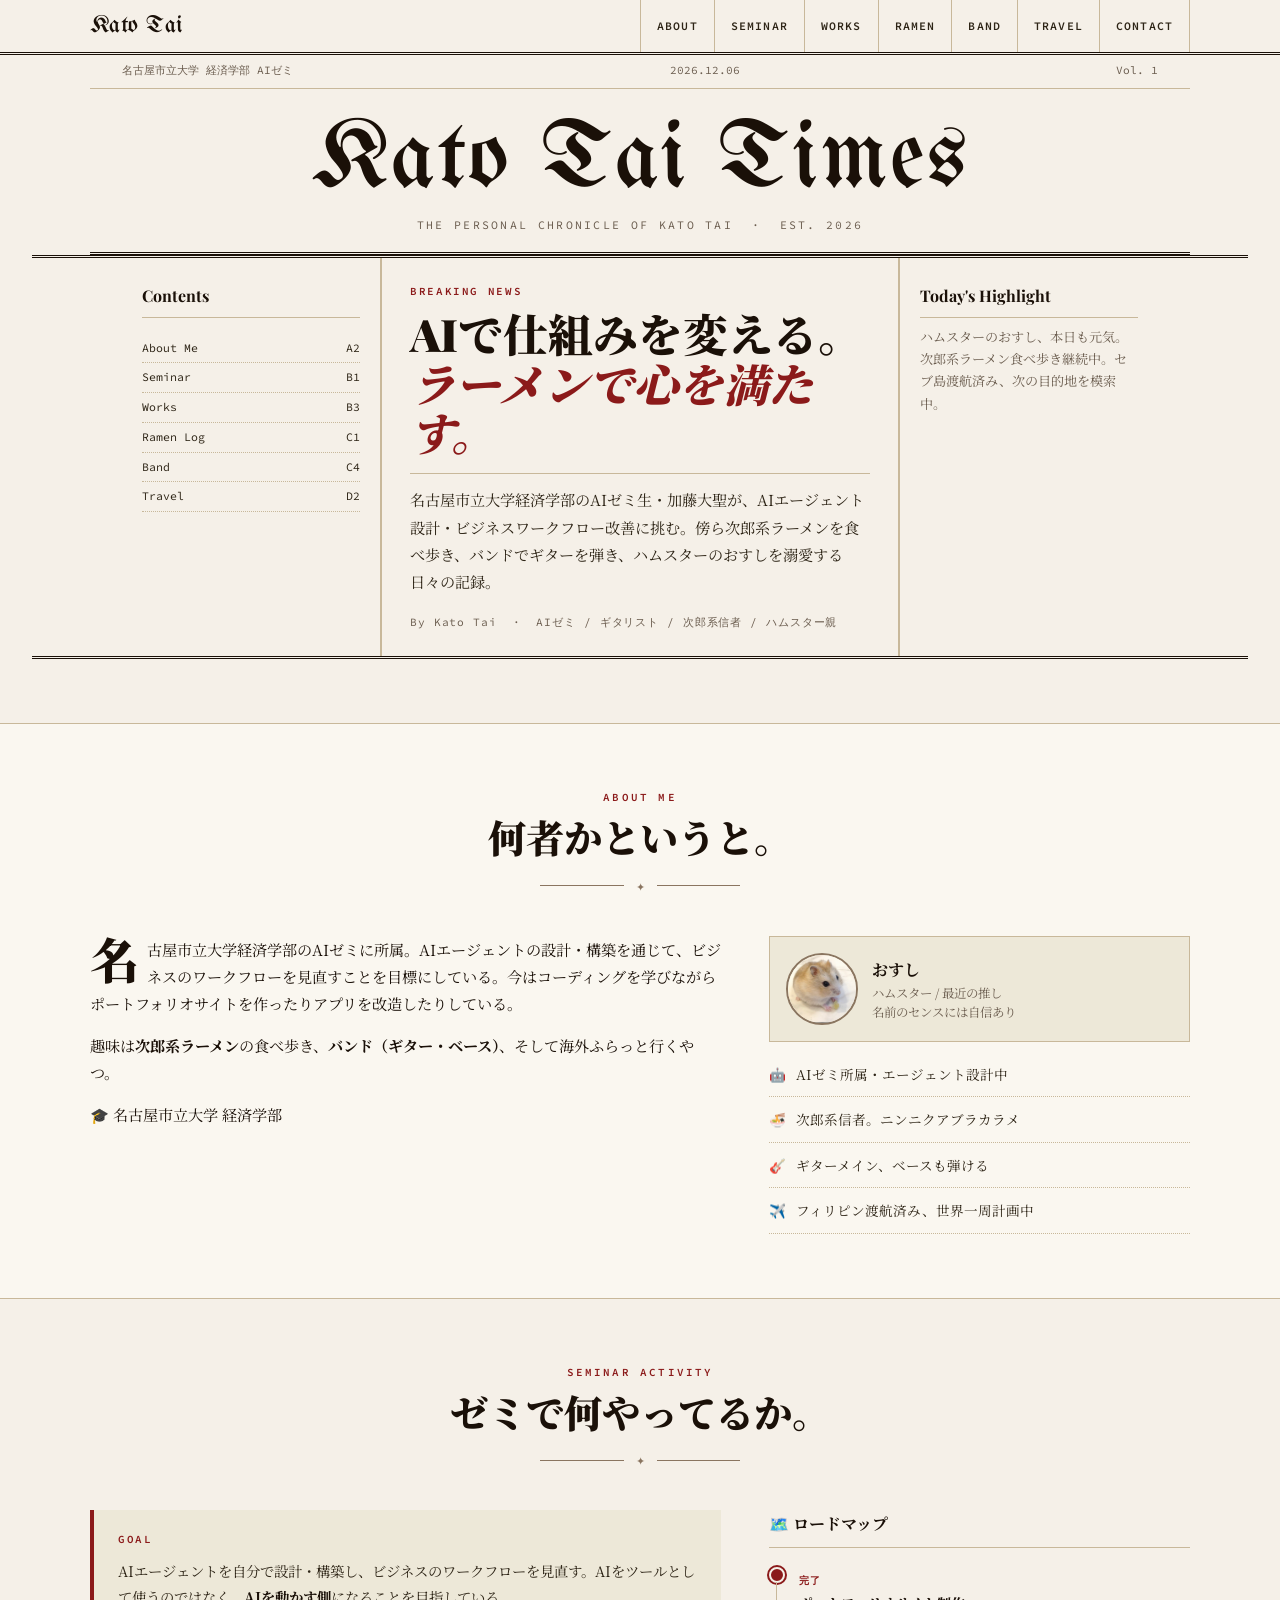
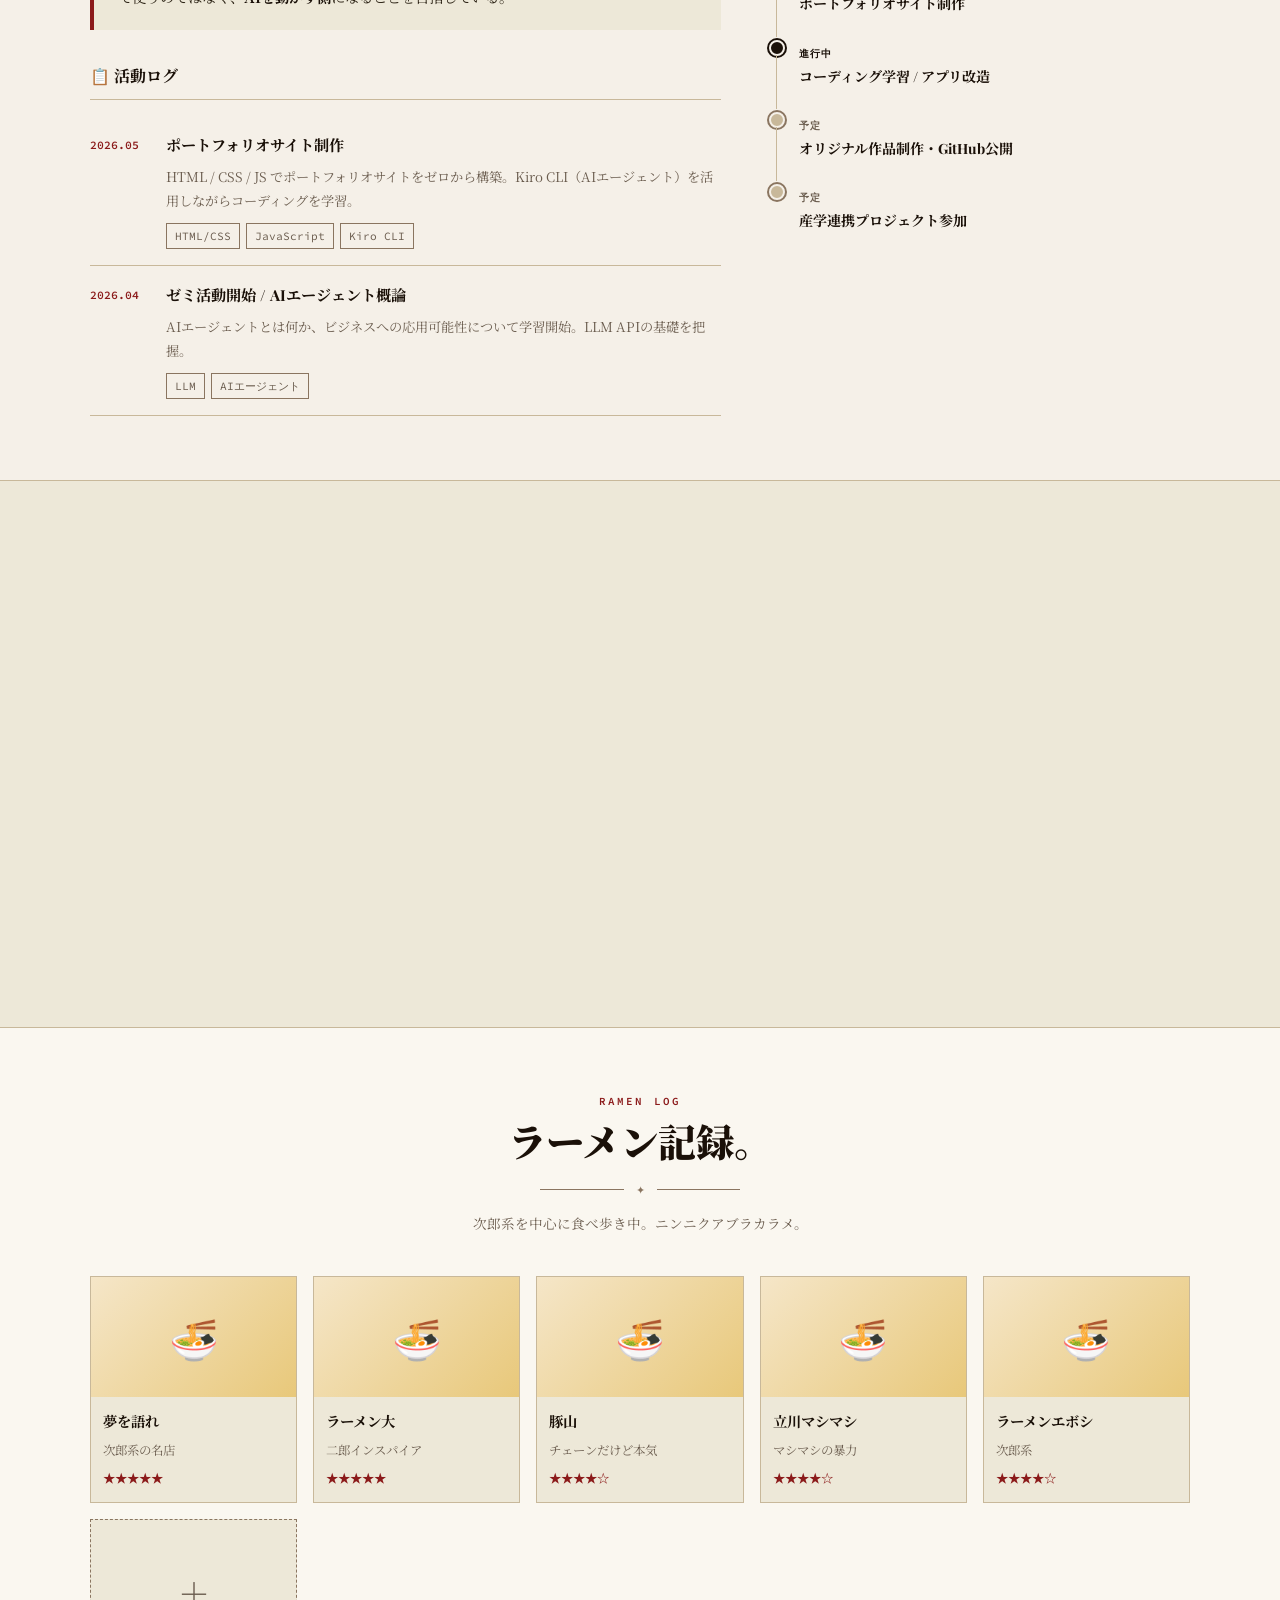
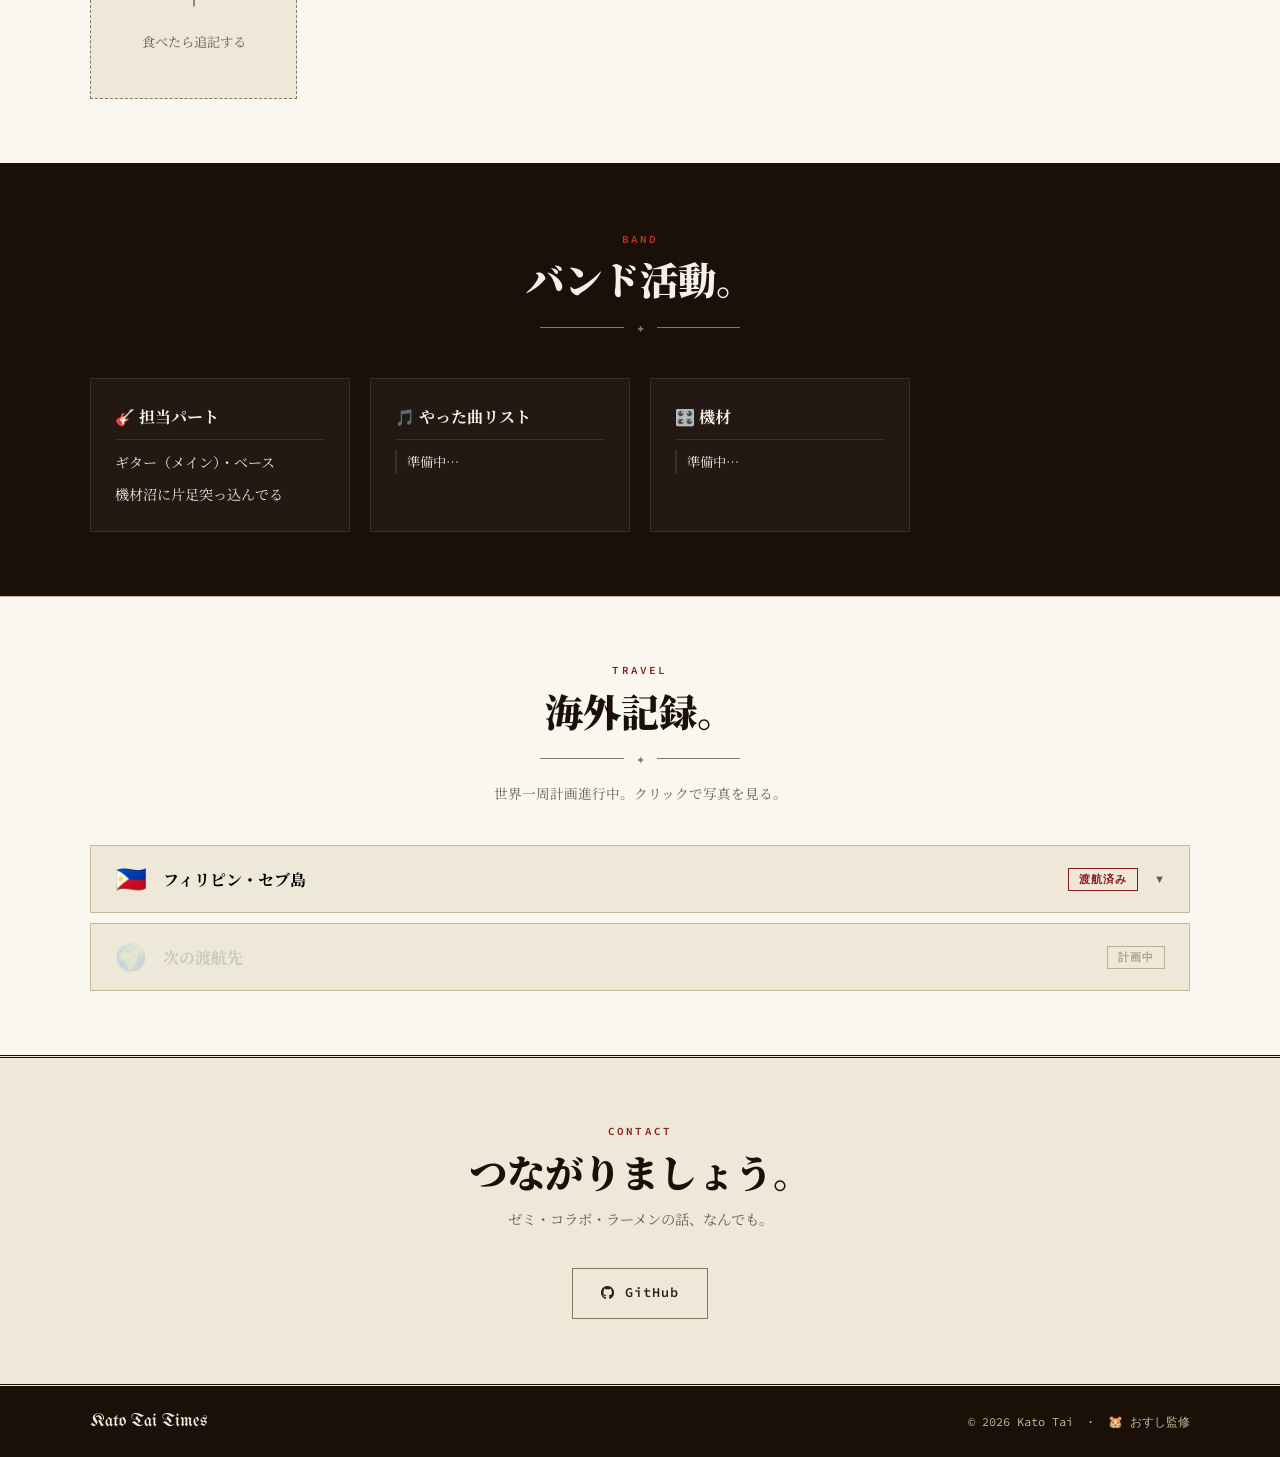
==== commit 8d891751: "Redesign: 新聞・雑誌風デザインに全面リニューアル" ====
--- a/index.html
+++ b/index.html
@@ -3,283 +3,278 @@
 <head>
   <meta charset="UTF-8">
   <meta name="viewport" content="width=device-width, initial-scale=1.0">
-  <title>Kato Tai | Portfolio</title>
+  <title>KATO TAI TIMES</title>
   <link rel="preconnect" href="https://fonts.googleapis.com">
   <link rel="preconnect" href="https://fonts.gstatic.com" crossorigin>
-  <link href="https://fonts.googleapis.com/css2?family=Space+Grotesk:wght@400;600;800&family=Plus+Jakarta+Sans:wght@300;400;500&display=swap" rel="stylesheet">
+  <link href="https://fonts.googleapis.com/css2?family=Playfair+Display:ital,wght@0,700;0,900;1,700&family=UnifrakturMaguntia&family=Noto+Serif+JP:wght@400;700&family=Source+Code+Pro:wght@400;600&display=swap" rel="stylesheet">
   <link rel="stylesheet" href="https://cdnjs.cloudflare.com/ajax/libs/font-awesome/6.5.0/css/all.min.css">
   <style>
     :root {
-      --bg: #f8fafc;
-      --bg2: #ffffff;
-      --bg3: #eef2ff;
-      --dark: #060d1f;
-      --dark2: #0d1a35;
-      --primary: #2563eb;
-      --accent: #06b6d4;
-      --text: #0f172a;
-      --text-inv: #e8f0fe;
-      --muted: #64748b;
-      --muted-inv: #94a3b8;
-      --border: #e2e8f0;
-      --border-dark: #1e3a5f;
-      --font-h: 'Space Grotesk', sans-serif;
-      --font-b: 'Plus Jakarta Sans', sans-serif;
+      --ink: #1a1008;
+      --ink2: #2d2416;
+      --paper: #f5f0e8;
+      --paper2: #ede8d8;
+      --paper3: #faf7f0;
+      --rule: #c8b89a;
+      --rule-dark: #8a7560;
+      --accent: #8b1a1a;
+      --accent2: #c0392b;
+      --muted: #6b5d4f;
+      --font-head: 'Playfair Display', 'Noto Serif JP', serif;
+      --font-body: 'Noto Serif JP', serif;
+      --font-mono: 'Source Code Pro', monospace;
+      --font-frak: 'UnifrakturMaguntia', cursive;
     }
     *, *::before, *::after { margin: 0; padding: 0; box-sizing: border-box; }
     html { scroll-behavior: smooth; }
-    body { background: var(--bg); color: var(--text); font-family: var(--font-b); font-size: 16px; line-height: 1.7; overflow-x: hidden; }
+    body { background: var(--paper); color: var(--ink); font-family: var(--font-body); font-size: 15px; line-height: 1.8; overflow-x: hidden; }
     a { color: inherit; text-decoration: none; }
-
-    /* NAV */
+    hr.rule { border: none; border-top: 1px solid var(--rule); margin: 0; }
+    hr.rule-thick { border: none; border-top: 3px double var(--ink); margin: 0; }
+    hr.rule-thin { border: none; border-top: 1px solid var(--rule); margin: 0; }
+
+    /* ── NAV ── */
     nav {
       position: fixed; top: 0; left: 0; right: 0; z-index: 1000;
+      background: var(--paper); border-bottom: 3px double var(--ink);
+      padding: 0 32px;
+    }
+    .nav-inner {
+      max-width: 1100px; margin: 0 auto;
       display: flex; align-items: center; justify-content: space-between;
-      padding: 20px 48px; transition: background 0.3s, padding 0.3s;
-    }
-    nav.scrolled {
-      background: rgba(6,13,31,0.95); backdrop-filter: blur(12px);
-      padding: 14px 48px; border-bottom: 1px solid var(--border-dark);
-      box-shadow: 0 1px 20px rgba(0,0,0,0.3);
-    }
-    .nav-logo { font-family: var(--font-h); font-weight: 800; font-size: 1.2rem; color: var(--primary); }
-    .nav-links { display: flex; gap: 28px; list-style: none; }
-    .nav-links a { font-size: 0.85rem; font-weight: 500; color: var(--muted); letter-spacing: 0.06em; text-transform: uppercase; transition: color 0.2s; }
-    .nav-links a:hover { color: var(--primary); }
+      height: 52px;
+    }
+    .nav-logo { font-family: var(--font-frak); font-size: 1.5rem; color: var(--ink); letter-spacing: 0.02em; }
+    .nav-links { display: flex; gap: 0; list-style: none; }
+    .nav-links li { border-left: 1px solid var(--rule); }
+    .nav-links li:last-child { border-right: 1px solid var(--rule); }
+    .nav-links a { display: block; padding: 0 16px; font-family: var(--font-mono); font-size: 0.72rem; font-weight: 600; letter-spacing: 0.1em; text-transform: uppercase; color: var(--ink2); line-height: 52px; transition: background 0.15s, color 0.15s; }
+    .nav-links a:hover { background: var(--ink); color: var(--paper); }
     .hamburger { display: none; flex-direction: column; gap: 5px; cursor: pointer; background: none; border: none; padding: 4px; }
-    .hamburger span { display: block; width: 24px; height: 2px; background: var(--text); transition: all 0.3s; }
+    .hamburger span { display: block; width: 22px; height: 2px; background: var(--ink); transition: all 0.3s; }
     .hamburger.open span:nth-child(1) { transform: translateY(7px) rotate(45deg); }
     .hamburger.open span:nth-child(2) { opacity: 0; }
     .hamburger.open span:nth-child(3) { transform: translateY(-7px) rotate(-45deg); }
     .mobile-menu {
       display: none; position: fixed; inset: 0;
-      background: rgba(255,255,255,0.98); z-index: 999;
-      flex-direction: column; align-items: center; justify-content: center; gap: 36px;
+      background: var(--paper); z-index: 999;
+      flex-direction: column; align-items: center; justify-content: center; gap: 0;
+      border-top: 3px double var(--ink);
     }
     .mobile-menu.open { display: flex; }
-    .mobile-menu a { font-family: var(--font-h); font-size: 1.6rem; font-weight: 700; color: var(--text); text-transform: uppercase; transition: color 0.2s; }
-    .mobile-menu a:hover { color: var(--primary); }
+    .mobile-menu a { font-family: var(--font-mono); font-size: 1.1rem; font-weight: 600; letter-spacing: 0.15em; text-transform: uppercase; color: var(--ink); padding: 16px 0; width: 100%; text-align: center; border-bottom: 1px solid var(--rule); transition: background 0.15s; }
+    .mobile-menu a:hover { background: var(--ink); color: var(--paper); }
     @media (max-width: 768px) {
-      nav { padding: 18px 24px; }
-      nav.scrolled { padding: 12px 24px; }
       .nav-links { display: none; }
       .hamburger { display: flex; }
     }
 
-    /* HERO */
+    /* ── HERO (新聞一面) ── */
     #hero {
-      min-height: 100vh; display: flex; flex-direction: column;
-      align-items: center; justify-content: center; text-align: center;
-      padding: 120px 24px 80px; position: relative;
-      background: var(--dark); overflow: hidden;
-    }
-    #hero::before {
-      content: ''; position: absolute; inset: 0;
-      background-image: linear-gradient(rgba(37,99,235,0.08) 1px, transparent 1px), linear-gradient(90deg, rgba(37,99,235,0.08) 1px, transparent 1px);
-      background-size: 60px 60px; pointer-events: none;
-    }
-    #hero::after {
-      content: ''; position: absolute; bottom: 0; left: 0; right: 0; height: 200px;
-      background: linear-gradient(to bottom, transparent, var(--dark)); pointer-events: none;
-    }
-    .hero-glow {
-      position: absolute; width: 700px; height: 700px; border-radius: 50%;
-      background: radial-gradient(circle, rgba(6,182,212,0.12) 0%, transparent 65%);
-      pointer-events: none; transform: translate(-50%, -50%);
-      transition: left 0.12s ease, top 0.12s ease; will-change: left, top;
-    }
-    .hero-label { font-size: 0.78rem; font-weight: 500; letter-spacing: 0.2em; text-transform: uppercase; color: var(--accent); margin-bottom: 20px; opacity: 0; animation: fadeUp 0.8s ease 0.2s forwards; }
-    .hero-title { font-family: var(--font-h); font-size: clamp(2rem, 5vw, 3.8rem); font-weight: 800; line-height: 1.15; max-width: 800px; color: #fff; opacity: 0; animation: fadeUp 0.8s ease 0.5s forwards; }
-    .hero-title em { font-style: normal; color: var(--accent); }
-    .hero-sub { margin-top: 20px; font-size: 1rem; color: var(--muted-inv); opacity: 0; animation: fadeUp 0.8s ease 0.8s forwards; }
-    .hero-cta {
-      margin-top: 40px; display: inline-block; padding: 14px 36px;
-      border: 1px solid var(--accent); color: var(--accent);
-      font-family: var(--font-h); font-weight: 600; font-size: 0.9rem;
-      letter-spacing: 0.1em; text-transform: uppercase; border-radius: 2px;
-      transition: background 0.25s, color 0.25s; opacity: 0; animation: fadeUp 0.8s ease 1.1s forwards;
-    }
-    .hero-cta:hover { background: var(--accent); color: var(--dark); }
-    .scroll-arrow { position: absolute; bottom: 36px; left: 50%; transform: translateX(-50%); display: flex; flex-direction: column; align-items: center; opacity: 0; animation: fadeUp 0.8s ease 1.4s forwards; }
-    .scroll-arrow span { display: block; width: 1px; height: 48px; background: linear-gradient(to bottom, transparent, var(--primary)); animation: scrollLine 1.6s ease-in-out infinite; }
-    @keyframes scrollLine { 0%{transform:scaleY(0);transform-origin:top} 50%{transform:scaleY(1);transform-origin:top} 51%{transform:scaleY(1);transform-origin:bottom} 100%{transform:scaleY(0);transform-origin:bottom} }
-    @keyframes fadeUp { from{opacity:0;transform:translateY(20px)} to{opacity:1;transform:translateY(0)} }
-
-    /* COMMON */
-    section { padding: 100px 24px; }
-    .container { max-width: 1000px; margin: 0 auto; }
-    .section-label { font-size: 0.75rem; font-weight: 500; letter-spacing: 0.2em; text-transform: uppercase; color: var(--primary); margin-bottom: 12px; }
-    .section-title { font-family: var(--font-h); font-size: clamp(1.8rem, 3vw, 2.6rem); font-weight: 800; line-height: 1.2; margin-bottom: 48px; }
-    .reveal { opacity: 0; transform: translateY(32px); transition: opacity 0.7s ease, transform 0.7s ease; }
+      padding-top: 52px;
+      background: var(--paper);
+    }
+    .hero-dateline {
+      max-width: 1100px; margin: 0 auto;
+      display: flex; justify-content: space-between; align-items: center;
+      padding: 8px 32px;
+      font-family: var(--font-mono); font-size: 0.7rem; color: var(--muted);
+      border-bottom: 1px solid var(--rule);
+    }
+    .hero-masthead {
+      text-align: center;
+      padding: 24px 32px 16px;
+      border-bottom: 3px double var(--ink);
+      max-width: 1100px; margin: 0 auto;
+    }
+    .masthead-title {
+      font-family: var(--font-frak);
+      font-size: clamp(3rem, 8vw, 6rem);
+      color: var(--ink);
+      line-height: 1;
+      letter-spacing: 0.02em;
+    }
+    .masthead-sub {
+      font-family: var(--font-mono);
+      font-size: 0.72rem;
+      letter-spacing: 0.2em;
+      text-transform: uppercase;
+      color: var(--muted);
+      margin-top: 6px;
+    }
+    .hero-columns {
+      max-width: 1100px; margin: 0 auto;
+      display: grid;
+      grid-template-columns: 1fr 2px 2fr 2px 1fr;
+      gap: 0;
+      padding: 0 32px;
+    }
+    .col-divider { background: var(--rule); }
+    .hero-col { padding: 24px 20px; }
+    .hero-col-main { padding: 24px 28px; }
+    .hero-kicker {
+      font-family: var(--font-mono); font-size: 0.68rem; font-weight: 600;
+      letter-spacing: 0.15em; text-transform: uppercase;
+      color: var(--accent); margin-bottom: 8px;
+    }
+    .hero-headline {
+      font-family: var(--font-head);
+      font-size: clamp(1.8rem, 3.5vw, 2.8rem);
+      font-weight: 900; line-height: 1.1;
+      color: var(--ink); margin-bottom: 16px;
+    }
+    .hero-headline em { font-style: italic; color: var(--accent); }
+    .hero-deck { font-size: 0.95rem; color: var(--ink2); border-top: 1px solid var(--rule); padding-top: 12px; margin-bottom: 16px; }
+    .hero-byline { font-family: var(--font-mono); font-size: 0.7rem; color: var(--muted); letter-spacing: 0.08em; }
+    .hero-side-head { font-family: var(--font-head); font-size: 1rem; font-weight: 700; margin-bottom: 8px; border-bottom: 1px solid var(--rule); padding-bottom: 6px; }
+    .hero-side-text { font-size: 0.82rem; color: var(--muted); line-height: 1.7; }
+    .hero-index { margin-top: 16px; }
+    .hero-index-item { display: flex; justify-content: space-between; font-family: var(--font-mono); font-size: 0.72rem; padding: 4px 0; border-bottom: 1px dotted var(--rule); color: var(--ink2); }
+    .hero-index-item a:hover { color: var(--accent); }
+    @media (max-width: 768px) {
+      .hero-columns { grid-template-columns: 1fr; padding: 0 16px; }
+      .col-divider { display: none; }
+      .hero-col, .hero-col-main { padding: 16px 0; border-bottom: 1px solid var(--rule); }
+      .hero-dateline, .hero-masthead { padding-left: 16px; padding-right: 16px; }
+    }
+
+    /* ── COMMON ── */
+    section { padding: 64px 32px; }
+    .container { max-width: 1100px; margin: 0 auto; }
+    .section-header { text-align: center; margin-bottom: 40px; }
+    .section-kicker { font-family: var(--font-mono); font-size: 0.68rem; font-weight: 600; letter-spacing: 0.2em; text-transform: uppercase; color: var(--accent); margin-bottom: 8px; }
+    .section-title { font-family: var(--font-head); font-size: clamp(1.8rem, 3vw, 2.4rem); font-weight: 900; line-height: 1.15; color: var(--ink); }
+    .section-rule { display: flex; align-items: center; gap: 12px; margin: 16px auto 0; max-width: 200px; }
+    .section-rule::before, .section-rule::after { content: ''; flex: 1; height: 1px; background: var(--rule-dark); }
+    .section-rule span { font-size: 0.7rem; color: var(--rule-dark); }
+    .reveal { opacity: 0; transform: translateY(24px); transition: opacity 0.6s ease, transform 0.6s ease; }
     .reveal.visible { opacity: 1; transform: none; }
 
-    /* ABOUT */
-    #about { background: var(--bg2); }
-    .about-grid { display: grid; grid-template-columns: 1fr 1fr; gap: 60px; align-items: start; }
-    .about-text p { color: var(--muted); margin-bottom: 16px; font-size: 0.97rem; }
-    .about-text p strong { color: var(--text); }
-    .about-text .emoji-line { font-size: 1.05rem; margin-bottom: 12px; }
-    .about-pet {
-      margin-top: 28px; padding: 20px; background: var(--bg3);
-      border-radius: 8px; border: 1px solid var(--border);
-      display: flex; align-items: center; gap: 16px;
-    }
-    .pet-placeholder {
-      width: 72px; height: 72px; border-radius: 50%;
-      background: linear-gradient(135deg, #fde68a, #f59e0b);
-      display: flex; align-items: center; justify-content: center;
-      font-size: 2rem; flex-shrink: 0;
-      overflow: hidden;
-    }
-    .pet-placeholder img { width: 100%; height: 100%; object-fit: cover; }
-    .pet-info .pet-name { font-family: var(--font-h); font-weight: 700; font-size: 1rem; }
-    .pet-info .pet-desc { font-size: 0.85rem; color: var(--muted); }
-    .about-facts { display: flex; flex-direction: column; gap: 20px; }
-    .fact-card {
-      padding: 20px 24px; background: var(--bg);
-      border: 1px solid var(--border); border-radius: 4px;
-      border-left: 3px solid var(--primary);
-    }
-    .fact-card .fact-icon { font-size: 1.4rem; margin-bottom: 8px; }
-    .fact-card h4 { font-family: var(--font-h); font-size: 0.95rem; font-weight: 700; margin-bottom: 4px; }
-    .fact-card p { font-size: 0.85rem; color: var(--muted); }
-    @media (max-width: 768px) { .about-grid { grid-template-columns: 1fr; gap: 40px; } }
-
-    /* SEMINAR */
-    #seminar { background: var(--bg3); }
-    .seminar-overview { }
-    .overview-card {
-      background: var(--dark); color: var(--text-inv);
-      border-radius: 4px; padding: 36px 40px;
-      border-left: 4px solid var(--accent);
-    }
-    .overview-card h3 { font-family: var(--font-h); font-size: 1.1rem; font-weight: 700; margin-bottom: 12px; color: #fff; }
-    .overview-card p { font-size: 0.95rem; color: var(--muted-inv); }
-    .overview-card strong { color: var(--accent); }
-    .log-heading { font-family: var(--font-h); font-size: 1.1rem; font-weight: 700; margin-bottom: 24px; }
-    .activity-log { display: flex; flex-direction: column; gap: 0; }
-    .log-item {
-      display: flex; gap: 24px; padding: 24px 0;
-      border-bottom: 1px solid var(--border);
-    }
-    .log-date { font-family: var(--font-h); font-size: 0.8rem; font-weight: 600; color: var(--primary); min-width: 60px; padding-top: 4px; }
-    .log-title { font-family: var(--font-h); font-size: 1rem; font-weight: 700; margin-bottom: 8px; }
-    .log-body p { font-size: 0.88rem; color: var(--muted); }
-    .log-tags { display: flex; flex-wrap: wrap; gap: 8px; margin-top: 12px; }
-    .ltag { font-size: 0.75rem; padding: 3px 10px; border-radius: 2px; background: rgba(37,99,235,0.08); border: 1px solid rgba(37,99,235,0.2); color: var(--primary); }
-    .roadmap { display: flex; flex-direction: column; gap: 0; }
-    .rm-step { display: flex; gap: 16px; align-items: flex-start; padding-bottom: 28px; position: relative; }
-    .rm-step:not(:last-child)::before { content: ''; position: absolute; left: 7px; top: 20px; bottom: 0; width: 1px; background: var(--border); }
-    .rm-dot { width: 16px; height: 16px; border-radius: 50%; background: var(--primary); flex-shrink: 0; margin-top: 4px; border: 2px solid var(--bg3); box-shadow: 0 0 0 3px rgba(37,99,235,0.2); }
-    .rm-dot.future { background: var(--border); box-shadow: none; }
-    .rm-content h4 { font-family: var(--font-h); font-size: 0.95rem; font-weight: 700; }
-    .rm-label { font-size: 0.7rem; font-weight: 600; letter-spacing: 0.1em; text-transform: uppercase; color: var(--primary); }
-    .rm-label.current { color: var(--accent); }
+    /* ── ABOUT ── */
+    .about-grid { display: grid; grid-template-columns: 3fr 2fr; gap: 48px; align-items: start; }
+    .drop-cap::first-letter { font-family: var(--font-head); font-size: 3.2em; font-weight: 900; float: left; line-height: 0.8; margin: 4px 8px 0 0; color: var(--ink); }
+    .about-text p { margin-bottom: 14px; font-size: 0.95rem; }
+    .about-text strong { color: var(--ink); }
+    .pet-card { display: flex; gap: 14px; align-items: center; padding: 16px; background: var(--paper2); border: 1px solid var(--rule); margin-bottom: 20px; }
+    .pet-photo { width: 72px; height: 72px; border-radius: 50%; overflow: hidden; flex-shrink: 0; border: 2px solid var(--rule-dark); }
+    .pet-photo img { width: 100%; height: 100%; object-fit: cover; }
+    .pet-name { font-family: var(--font-head); font-size: 1rem; font-weight: 700; }
+    .pet-desc { font-size: 0.78rem; color: var(--muted); line-height: 1.5; }
+    .fact-list { display: flex; flex-direction: column; gap: 10px; }
+    .fact-row { display: flex; gap: 10px; align-items: flex-start; font-size: 0.85rem; color: var(--ink2); padding-bottom: 10px; border-bottom: 1px dotted var(--rule); }
+    .fact-icon { flex-shrink: 0; }
+    @media (max-width: 768px) { .about-grid { grid-template-columns: 1fr; } }
+
+    /* ── SEMINAR ── */
+    .seminar-layout { display: grid; grid-template-columns: 3fr 2fr; gap: 48px; }
+    .seminar-goal { background: var(--paper2); border-left: 4px solid var(--accent); padding: 20px 24px; margin-bottom: 24px; }
+    .sg-label { font-family: var(--font-mono); font-size: 0.68rem; font-weight: 600; letter-spacing: 0.15em; color: var(--accent); margin-bottom: 8px; }
+    .seminar-goal p { font-size: 0.9rem; color: var(--ink2); }
+    .seminar-goal strong { color: var(--ink); }
+    .log-heading { font-family: var(--font-head); font-size: 1rem; font-weight: 700; margin-bottom: 16px; border-bottom: 1px solid var(--rule); padding-bottom: 8px; }
+    .activity-log { display: flex; flex-direction: column; }
+    .log-item { display: flex; gap: 20px; padding: 16px 0; border-bottom: 1px solid var(--rule); }
+    .log-date { font-family: var(--font-mono); font-size: 0.72rem; font-weight: 600; color: var(--accent); min-width: 56px; padding-top: 3px; }
+    .log-title { font-family: var(--font-head); font-size: 0.95rem; font-weight: 700; margin-bottom: 6px; }
+    .log-body p { font-size: 0.83rem; color: var(--muted); }
+    .log-tags { display: flex; flex-wrap: wrap; gap: 6px; margin-top: 10px; }
+    .ltag { font-size: 0.7rem; padding: 2px 8px; border: 1px solid var(--rule-dark); color: var(--muted); font-family: var(--font-mono); }
+    .roadmap-head { font-family: var(--font-head); font-size: 1rem; font-weight: 700; margin-bottom: 16px; border-bottom: 1px solid var(--rule); padding-bottom: 8px; }
+    .roadmap { display: flex; flex-direction: column; }
+    .rm-step { display: flex; gap: 14px; align-items: flex-start; padding-bottom: 20px; position: relative; }
+    .rm-step:not(.last)::before { content: ''; position: absolute; left: 7px; top: 18px; bottom: 0; width: 1px; background: var(--rule); }
+    .rm-dot { width: 16px; height: 16px; border-radius: 50%; background: var(--accent); flex-shrink: 0; margin-top: 3px; border: 2px solid var(--paper); box-shadow: 0 0 0 2px var(--accent); }
+    .rm-dot.current { background: var(--ink); box-shadow: 0 0 0 2px var(--ink); }
+    .rm-dot.future { background: var(--rule); box-shadow: 0 0 0 2px var(--rule-dark); }
+    .rm-content h4 { font-family: var(--font-head); font-size: 0.88rem; font-weight: 700; }
+    .rm-label { font-family: var(--font-mono); font-size: 0.65rem; font-weight: 600; letter-spacing: 0.1em; text-transform: uppercase; color: var(--accent); }
+    .rm-label.current { color: var(--ink); }
     .rm-label.future { color: var(--muted); }
-
-    /* WORKS */
-    #works { background: var(--bg2); }
+    @media (max-width: 768px) { .seminar-layout { grid-template-columns: 1fr; } }
+
+    /* ── WORKS ── */
     .works-grid { display: grid; grid-template-columns: repeat(auto-fill, minmax(280px, 1fr)); gap: 24px; }
-    .work-card {
-      padding: 28px; background: var(--bg);
-      border: 1px solid var(--border); border-radius: 4px;
-      transition: transform 0.25s, border-color 0.25s;
-    }
-    .work-card:hover { transform: translateY(-4px); border-color: var(--primary); }
+    .work-card { padding: 24px; background: var(--paper3); border: 1px solid var(--rule); transition: transform 0.2s; }
+    .work-card:hover { transform: translateY(-3px); }
     .work-card.wip { opacity: 0.5; border-style: dashed; }
-    .work-icon { font-size: 2rem; margin-bottom: 12px; }
-    .work-card h3 { font-family: var(--font-h); font-size: 1rem; font-weight: 700; margin-bottom: 8px; }
-    .work-card p { font-size: 0.88rem; color: var(--muted); margin-bottom: 16px; }
-    .work-tags { display: flex; flex-wrap: wrap; gap: 8px; margin-bottom: 16px; }
-    .wtag { font-size: 0.75rem; padding: 3px 10px; border-radius: 2px; background: rgba(37,99,235,0.08); border: 1px solid rgba(37,99,235,0.2); color: var(--primary); }
-    .wip-tag { background: rgba(100,116,139,0.1); border-color: var(--border); color: var(--muted); }
-    .work-link { font-size: 0.85rem; font-weight: 600; color: var(--primary); display: inline-flex; align-items: center; gap: 6px; transition: color 0.2s; }
-    .work-link:hover { color: var(--accent); }
-
-    /* RAMEN */
-    #ramen { background: var(--bg3); }
-    .ramen-grid { display: grid; grid-template-columns: repeat(auto-fill, minmax(220px, 1fr)); gap: 20px; }
-    .ramen-card {
-      background: var(--bg2); border: 1px solid var(--border); border-radius: 4px; overflow: hidden;
-      transition: transform 0.25s;
-    }
-    .ramen-card:hover { transform: translateY(-4px); }
-    .ramen-img-placeholder { height: 140px; background: linear-gradient(135deg, #fde68a, #f59e0b); display: flex; align-items: center; justify-content: center; font-size: 3rem; }
-    .ramen-info { padding: 16px; }
-    .ramen-info h4 { font-family: var(--font-h); font-size: 0.95rem; font-weight: 700; margin-bottom: 6px; }
-    .ramen-comment { font-size: 0.83rem; color: var(--muted); margin-bottom: 8px; }
-    .ramen-stars { color: #f59e0b; font-size: 0.85rem; }
-    .add-card {
-      border: 2px dashed var(--border); border-radius: 4px;
-      display: flex; flex-direction: column; align-items: center; justify-content: center;
-      min-height: 200px; color: var(--muted); font-size: 0.88rem; cursor: default;
-    }
-
-    /* BAND */
-    #band { background: var(--bg2); }
-    .band-grid { display: grid; grid-template-columns: repeat(auto-fill, minmax(260px, 1fr)); gap: 24px; }
-    .band-card { padding: 28px; background: var(--bg); border: 1px solid var(--border); border-radius: 4px; }
-    .band-card h3 { font-family: var(--font-h); font-size: 1rem; font-weight: 700; margin-bottom: 12px; }
-    .band-card p { font-size: 0.9rem; color: var(--muted); }
-    .song-list, .gear-list { list-style: none; display: flex; flex-direction: column; gap: 8px; }
-    .song-list li, .gear-list li { font-size: 0.88rem; color: var(--muted); padding-left: 12px; border-left: 2px solid var(--border); }
-
-    /* TRAVEL */
-    #travel { background: var(--bg3); }
-    .country-list { display: flex; flex-direction: column; gap: 12px; }
-    .country-item { background: var(--bg2); border: 1px solid var(--border); border-radius: 4px; overflow: hidden; }
-    .country-btn {
-      width: 100%; display: flex; align-items: center; gap: 16px;
-      padding: 20px 24px; background: none; border: none; cursor: pointer;
-      text-align: left; transition: background 0.2s;
-    }
-    .country-btn:hover { background: var(--bg3); }
+    .work-num { font-family: var(--font-mono); font-size: 0.68rem; color: var(--accent); font-weight: 600; letter-spacing: 0.1em; margin-bottom: 8px; }
+    .work-card h3 { font-family: var(--font-head); font-size: 1rem; font-weight: 700; margin-bottom: 8px; }
+    .work-card p { font-size: 0.85rem; color: var(--muted); margin-bottom: 14px; }
+    .work-tags { display: flex; flex-wrap: wrap; gap: 6px; margin-bottom: 14px; }
+    .wtag { font-size: 0.7rem; padding: 2px 8px; border: 1px solid var(--rule-dark); color: var(--muted); font-family: var(--font-mono); }
+    .wip-tag { border-style: dashed; }
+    .work-link { font-family: var(--font-mono); font-size: 0.78rem; font-weight: 600; color: var(--accent); display: inline-flex; align-items: center; gap: 6px; transition: color 0.2s; }
+    .work-link:hover { color: var(--ink); }
+
+    /* ── RAMEN ── */
+    .ramen-grid { display: grid; grid-template-columns: repeat(auto-fill, minmax(180px, 1fr)); gap: 16px; }
+    .ramen-card { background: var(--paper2); border: 1px solid var(--rule); overflow: hidden; transition: transform 0.2s; }
+    .ramen-card:hover { transform: translateY(-3px); }
+    .ramen-img-placeholder { height: 120px; background: linear-gradient(135deg, #f5e6c8, #e8c87a); display: flex; align-items: center; justify-content: center; font-size: 2.5rem; }
+    .ramen-info { padding: 12px; }
+    .ramen-info h4 { font-family: var(--font-head); font-size: 0.9rem; font-weight: 700; margin-bottom: 4px; }
+    .ramen-comment { font-size: 0.78rem; color: var(--muted); margin-bottom: 6px; }
+    .ramen-stars { color: var(--accent); font-size: 0.78rem; }
+    .add-card { border: 1px dashed var(--rule-dark); display: flex; flex-direction: column; align-items: center; justify-content: center; min-height: 180px; color: var(--muted); font-size: 0.83rem; }
+
+    /* ── BAND ── */
+    .band-grid { display: grid; grid-template-columns: repeat(auto-fill, minmax(240px, 1fr)); gap: 20px; }
+    .band-card { padding: 24px; border: 1px solid #3a3020; background: rgba(255,255,255,0.04); }
+    .band-card h3 { font-family: var(--font-head); font-size: 1rem; font-weight: 700; color: var(--paper); margin-bottom: 10px; border-bottom: 1px solid #3a3020; padding-bottom: 8px; }
+    .band-card p { font-size: 0.88rem; color: var(--paper2); }
+    .band-sub { font-size: 0.78rem; color: var(--muted-inv, #8a7560); margin-top: 6px; }
+    .song-list, .gear-list { list-style: none; display: flex; flex-direction: column; gap: 6px; }
+    .song-list li, .gear-list li { font-size: 0.83rem; color: var(--paper2); padding-left: 10px; border-left: 2px solid #3a3020; }
+
+    /* ── TRAVEL ── */
+    .country-list { display: flex; flex-direction: column; gap: 10px; }
+    .country-item { background: var(--paper2); border: 1px solid var(--rule); overflow: hidden; }
+    .country-btn { width: 100%; display: flex; align-items: center; gap: 16px; padding: 18px 24px; background: none; border: none; cursor: pointer; text-align: left; transition: background 0.15s; }
+    .country-btn:hover { background: var(--paper); }
     .future-btn { cursor: default; opacity: 0.5; }
-    .c-flag { font-size: 1.8rem; }
-    .c-name { font-family: var(--font-h); font-size: 1rem; font-weight: 700; flex: 1; }
-    .c-status { font-size: 0.72rem; font-weight: 600; letter-spacing: 0.08em; text-transform: uppercase; padding: 3px 10px; border-radius: 20px; }
-    .c-status.done { background: rgba(37,99,235,0.1); color: var(--primary); border: 1px solid rgba(37,99,235,0.2); }
-    .c-status.planned { background: rgba(100,116,139,0.1); color: var(--muted); border: 1px solid var(--border); }
-    .c-arrow { font-size: 0.75rem; color: var(--muted); transition: transform 0.3s; }
+    .c-flag { font-size: 1.6rem; }
+    .c-name { font-family: var(--font-head); font-size: 1rem; font-weight: 700; flex: 1; }
+    .c-status { font-family: var(--font-mono); font-size: 0.68rem; font-weight: 600; letter-spacing: 0.08em; text-transform: uppercase; padding: 3px 10px; border: 1px solid; }
+    .c-status.done { color: var(--accent); border-color: var(--accent); }
+    .c-status.planned { color: var(--muted); border-color: var(--rule-dark); }
+    .c-arrow { font-size: 0.7rem; color: var(--muted); transition: transform 0.3s; }
     .country-item.open .c-arrow { transform: rotate(180deg); }
     .country-photos { max-height: 0; overflow: hidden; transition: max-height 0.4s ease; }
     .country-item.open .country-photos { max-height: 2000px; }
-    .photo-grid { display: grid; grid-template-columns: repeat(auto-fill, minmax(180px, 1fr)); gap: 8px; padding: 0 16px 16px; }
-    .photo-grid img { width: 100%; aspect-ratio: 1; object-fit: cover; border-radius: 4px; transition: transform 0.25s; cursor: pointer; }
+    .photo-grid { display: grid; grid-template-columns: repeat(auto-fill, minmax(160px, 1fr)); gap: 6px; padding: 0 12px 12px; }
+    .photo-grid img { width: 100%; aspect-ratio: 1; object-fit: cover; transition: transform 0.2s; cursor: pointer; }
     .photo-grid img:hover { transform: scale(1.04); }
 
-    /* CONTACT */
-    #contact { background: var(--dark); text-align: center; padding: 100px 24px; }
-    .contact-links { display: flex; justify-content: center; gap: 20px; flex-wrap: wrap; }
-    .contact-link {
-      display: inline-flex; align-items: center; gap: 10px;
-      padding: 14px 28px; border: 1px solid var(--border-dark); border-radius: 2px;
-      font-size: 0.9rem; font-weight: 500; color: var(--muted-inv);
-      transition: border-color 0.2s, color 0.2s, transform 0.2s;
-    }
-    .contact-link:hover { border-color: var(--accent); color: var(--accent); transform: translateY(-3px); }
-
-    /* FOOTER */
-    footer { background: var(--dark); border-top: 1px solid var(--border-dark); text-align: center; padding: 28px 24px; font-size: 0.8rem; color: var(--muted-inv); }
+    /* ── CONTACT ── */
+    .contact-links { display: flex; justify-content: center; gap: 16px; flex-wrap: wrap; }
+    .contact-link { display: inline-flex; align-items: center; gap: 10px; padding: 12px 28px; border: 1px solid var(--rule-dark); font-family: var(--font-mono); font-size: 0.85rem; font-weight: 600; color: var(--ink2); letter-spacing: 0.08em; transition: background 0.15s, color 0.15s; }
+    .contact-link:hover { background: var(--ink); color: var(--paper); border-color: var(--ink); }
+
+    /* ── FOOTER ── */
+    footer { background: var(--ink); border-top: 3px double var(--paper2); padding: 20px 32px; }
+    .footer-inner { max-width: 1100px; margin: 0 auto; display: flex; justify-content: space-between; align-items: center; font-family: var(--font-mono); font-size: 0.75rem; color: var(--rule); }
+    .footer-logo { font-family: var(--font-frak); font-size: 1.1rem; color: var(--paper2); }
   </style>
 </head>
 <body>
 
 <!-- NAV -->
-<nav id="navbar">
-  <div class="nav-logo">Kato Tai</div>
-  <ul class="nav-links">
-    <li><a href="#about">About</a></li>
-    <li><a href="#seminar">Seminar</a></li>
-    <li><a href="#works">Works</a></li>
-    <li><a href="#ramen">Ramen</a></li>
-    <li><a href="#band">Band</a></li>
-    <li><a href="#travel">Travel</a></li>
-    <li><a href="#contact">Contact</a></li>
-  </ul>
-  <button class="hamburger" id="hamburger" aria-label="メニュー">
-    <span></span><span></span><span></span>
-  </button>
+<nav>
+  <div class="nav-inner">
+    <div class="nav-logo">Kato Tai</div>
+    <ul class="nav-links">
+      <li><a href="#about">About</a></li>
+      <li><a href="#seminar">Seminar</a></li>
+      <li><a href="#works">Works</a></li>
+      <li><a href="#ramen">Ramen</a></li>
+      <li><a href="#band">Band</a></li>
+      <li><a href="#travel">Travel</a></li>
+      <li><a href="#contact">Contact</a></li>
+    </ul>
+    <button class="hamburger" id="hamburger" aria-label="メニュー">
+      <span></span><span></span><span></span>
+    </button>
+  </div>
 </nav>
 
 <div class="mobile-menu" id="mobileMenu">
@@ -294,158 +289,157 @@
 
 <!-- HERO -->
 <section id="hero">
-  <div class="hero-glow" id="heroGlow"></div>
-  <p class="hero-label">名古屋市立大学 経済学部 ／ AIゼミ</p>
-  <h1 class="hero-title">
-    AIで仕組みを変える。<br><em>ラーメンで心を満たす。</em>
-  </h1>
-  <p class="hero-sub">Kato Tai &nbsp;·&nbsp; ギタリスト / ハムスター親 / 次郎系信者</p>
-  <a href="#about" class="hero-cta">Enter</a>
-  <div class="scroll-arrow"><span></span></div>
-</section>
+  <div class="hero-dateline">
+    <span>名古屋市立大学 経済学部 AIゼミ</span>
+    <span id="hero-date"></span>
+    <span>Vol. 1</span>
+  </div>
+  <div class="hero-masthead">
+    <div class="masthead-title">Kato Tai Times</div>
+    <div class="masthead-sub">The Personal Chronicle of Kato Tai &nbsp;·&nbsp; Est. 2026</div>
+  </div>
+  <hr class="rule-thick">
+  <div class="hero-columns">
+    <div class="hero-col">
+      <div class="hero-side-head">Contents</div>
+      <div class="hero-index">
+        <div class="hero-index-item"><a href="#about">About Me</a><span>A2</span></div>
+        <div class="hero-index-item"><a href="#seminar">Seminar</a><span>B1</span></div>
+        <div class="hero-index-item"><a href="#works">Works</a><span>B3</span></div>
+        <div class="hero-index-item"><a href="#ramen">Ramen Log</a><span>C1</span></div>
+        <div class="hero-index-item"><a href="#band">Band</a><span>C4</span></div>
+        <div class="hero-index-item"><a href="#travel">Travel</a><span>D2</span></div>
+      </div>
+    </div>
+    <div class="col-divider"></div>
+    <div class="hero-col-main">
+      <div class="hero-kicker">Breaking News</div>
+      <h1 class="hero-headline">AIで仕組みを変える。<br><em>ラーメンで心を満たす。</em></h1>
+      <p class="hero-deck">名古屋市立大学経済学部のAIゼミ生・加藤大聖が、AIエージェント設計・ビジネスワークフロー改善に挑む。傍ら次郎系ラーメンを食べ歩き、バンドでギターを弾き、ハムスターのおすしを溺愛する日々の記録。</p>
+      <div class="hero-byline">By Kato Tai &nbsp;·&nbsp; AIゼミ / ギタリスト / 次郎系信者 / ハムスター親</div>
+    </div>
+    <div class="col-divider"></div>
+    <div class="hero-col">
+      <div class="hero-side-head">Today's Highlight</div>
+      <p class="hero-side-text">ハムスターのおすし、本日も元気。次郎系ラーメン食べ歩き継続中。セブ島渡航済み、次の目的地を模索中。</p>
+    </div>
+  </div>
+  <hr class="rule-thick">
+</section>
+
 
 <!-- ABOUT -->
-<section id="about">
+<section id="about" style="background:var(--paper3); border-top: 1px solid var(--rule); border-bottom: 1px solid var(--rule);">
   <div class="container">
-    <div class="reveal">
-      <p class="section-label">About Me</p>
+    <div class="section-header reveal">
+      <div class="section-kicker">About Me</div>
       <h2 class="section-title">何者かというと。</h2>
+      <div class="section-rule"><span>✦</span></div>
     </div>
     <div class="about-grid reveal">
       <div class="about-text">
-        <p class="emoji-line">🎓 名古屋市立大学 経済学部</p>
-        <p>AIゼミに所属。<strong>AIエージェントの設計・構築</strong>を通じて、ビジネスのワークフローを見直すことを目標にしている。</p>
-        <p>今はコーディングを学びながらポートフォリオサイトを作ったりアプリを改造したりしている。今後は作品制作や産学連携にも挑戦予定。</p>
+        <p class="drop-cap">名古屋市立大学経済学部のAIゼミに所属。AIエージェントの設計・構築を通じて、ビジネスのワークフローを見直すことを目標にしている。今はコーディングを学びながらポートフォリオサイトを作ったりアプリを改造したりしている。</p>
         <p>趣味は<strong>次郎系ラーメン</strong>の食べ歩き、<strong>バンド（ギター・ベース）</strong>、そして海外ふらっと行くやつ。</p>
-        <div class="about-pet">
-          <div class="pet-placeholder"><img src="おすし写真.png" alt="おすし"></div>
-          <div class="pet-info">
+        <p>🎓 名古屋市立大学 経済学部</p>
+      </div>
+      <div class="about-side">
+        <div class="pet-card">
+          <div class="pet-photo">
+            <img src="おすし写真.png" alt="おすし">
+          </div>
+          <div class="pet-caption">
             <div class="pet-name">おすし</div>
-            <div class="pet-desc">ハムスター / 最近の推し / 名前のセンスには自信あり</div>
+            <div class="pet-desc">ハムスター / 最近の推し<br>名前のセンスには自信あり</div>
           </div>
         </div>
-      </div>
-      <div class="about-facts">
-        <div class="fact-card">
-          <div class="fact-icon">🤖</div>
-          <h4>AIゼミ所属</h4>
-          <p>AIエージェント設計・ビジネスワークフロー改善を研究中</p>
+        <div class="fact-list">
+          <div class="fact-row"><span class="fact-icon">🤖</span><span>AIゼミ所属・エージェント設計中</span></div>
+          <div class="fact-row"><span class="fact-icon">🍜</span><span>次郎系信者。ニンニクアブラカラメ</span></div>
+          <div class="fact-row"><span class="fact-icon">🎸</span><span>ギターメイン、ベースも弾ける</span></div>
+          <div class="fact-row"><span class="fact-icon">✈️</span><span>フィリピン渡航済み、世界一周計画中</span></div>
         </div>
-        <div class="fact-card">
-          <div class="fact-icon">🍜</div>
-          <h4>次郎系ラーメン信者</h4>
-          <p>ニンニクアブラカラメ。これが言えれば人生の半分は勝ち</p>
+      </div>
+    </div>
+  </div>
+</section>
+
+<!-- SEMINAR -->
+<section id="seminar" style="background:var(--paper);">
+  <div class="container">
+    <div class="section-header reveal">
+      <div class="section-kicker">Seminar Activity</div>
+      <h2 class="section-title">ゼミで何やってるか。</h2>
+      <div class="section-rule"><span>✦</span></div>
+    </div>
+    <div class="seminar-layout reveal">
+      <div class="seminar-main">
+        <div class="seminar-goal">
+          <div class="sg-label">GOAL</div>
+          <p>AIエージェントを自分で設計・構築し、ビジネスのワークフローを見直す。AIをツールとして使うのではなく、<strong>AIを動かす側</strong>になることを目指している。</p>
         </div>
-        <div class="fact-card">
-          <div class="fact-icon">🎸</div>
-          <h4>バンドマン（ギター）</h4>
-          <p>ギターメイン、ベースも弾ける。機材沼に片足突っ込んでる</p>
+        <div class="log-heading" style="margin-top:32px;">📋 活動ログ</div>
+        <div class="activity-log">
+          <div class="log-item">
+            <div class="log-date">2026.05</div>
+            <div class="log-body">
+              <div class="log-title">ポートフォリオサイト制作</div>
+              <p>HTML / CSS / JS でポートフォリオサイトをゼロから構築。Kiro CLI（AIエージェント）を活用しながらコーディングを学習。</p>
+              <div class="log-tags"><span class="ltag">HTML/CSS</span><span class="ltag">JavaScript</span><span class="ltag">Kiro CLI</span></div>
+            </div>
+          </div>
+          <div class="log-item">
+            <div class="log-date">2026.04</div>
+            <div class="log-body">
+              <div class="log-title">ゼミ活動開始 / AIエージェント概論</div>
+              <p>AIエージェントとは何か、ビジネスへの応用可能性について学習開始。LLM APIの基礎を把握。</p>
+              <div class="log-tags"><span class="ltag">LLM</span><span class="ltag">AIエージェント</span></div>
+            </div>
+          </div>
         </div>
-        <div class="fact-card">
-          <div class="fact-icon">✈️</div>
-          <h4>海外記録</h4>
-          <p>フィリピン渡航済み。次はどこ行こうか考え中</p>
+      </div>
+      <div class="seminar-side">
+        <div class="roadmap-head">🗺️ ロードマップ</div>
+        <div class="roadmap">
+          <div class="rm-step">
+            <div class="rm-dot"></div>
+            <div class="rm-content"><span class="rm-label">完了</span><h4>ポートフォリオサイト制作</h4></div>
+          </div>
+          <div class="rm-step">
+            <div class="rm-dot current"></div>
+            <div class="rm-content"><span class="rm-label current">進行中</span><h4>コーディング学習 / アプリ改造</h4></div>
+          </div>
+          <div class="rm-step">
+            <div class="rm-dot future"></div>
+            <div class="rm-content"><span class="rm-label future">予定</span><h4>オリジナル作品制作・GitHub公開</h4></div>
+          </div>
+          <div class="rm-step last">
+            <div class="rm-dot future"></div>
+            <div class="rm-content"><span class="rm-label future">予定</span><h4>産学連携プロジェクト参加</h4></div>
+          </div>
         </div>
       </div>
     </div>
   </div>
 </section>
 
-
-<!-- SEMINAR -->
-<section id="seminar">
+<!-- WORKS -->
+<section id="works" style="background:var(--paper2); border-top:1px solid var(--rule);">
   <div class="container">
-    <div class="reveal">
-      <p class="section-label">Seminar Activity</p>
-      <h2 class="section-title">ゼミで何やってるか。</h2>
-    </div>
-
-    <!-- ゼミ概要 -->
-    <div class="seminar-overview reveal">
-      <div class="overview-card">
-        <h3>🎯 ゼミのゴール</h3>
-        <p>AIエージェントを自分で設計・構築し、ビジネスのワークフロー（仕事の流れ）を見直す。AIをツールとして使うのではなく、<strong>AIを動かす側</strong>になることを目指している。</p>
-      </div>
-    </div>
-
-    <!-- 活動ログ -->
-    <div class="reveal" style="margin-top: 48px;">
-      <h3 class="log-heading">📋 活動ログ</h3>
-      <div class="activity-log">
-        <div class="log-item">
-          <div class="log-date">2026.05</div>
-          <div class="log-body">
-            <div class="log-title">ポートフォリオサイト制作</div>
-            <p>HTML / CSS / JS でポートフォリオサイトをゼロから構築。Kiro CLI（AIエージェント）を活用しながらコーディングを学習。</p>
-            <div class="log-tags"><span class="ltag">HTML/CSS</span><span class="ltag">JavaScript</span><span class="ltag">Kiro CLI</span></div>
-          </div>
-        </div>
-        <div class="log-item">
-          <div class="log-date">2026.04</div>
-          <div class="log-body">
-            <div class="log-title">ゼミ活動開始 / AIエージェント概論</div>
-            <p>AIエージェントとは何か、ビジネスへの応用可能性について学習開始。LLM APIの基礎を把握。</p>
-            <div class="log-tags"><span class="ltag">LLM</span><span class="ltag">AIエージェント</span></div>
-          </div>
-        </div>
-        <!-- 以下に活動を追記していく -->
-      </div>
-    </div>
-
-    <!-- ロードマップ -->
-    <div class="reveal" style="margin-top: 64px;">
-      <h3 class="log-heading">🗺️ これからの予定</h3>
-      <div class="roadmap">
-        <div class="rm-step done">
-          <div class="rm-dot"></div>
-          <div class="rm-content">
-            <span class="rm-label">完了</span>
-            <h4>ポートフォリオサイト制作</h4>
-          </div>
-        </div>
-        <div class="rm-step current">
-          <div class="rm-dot"></div>
-          <div class="rm-content">
-            <span class="rm-label current">進行中</span>
-            <h4>コーディング学習 / アプリ改造</h4>
-          </div>
-        </div>
-        <div class="rm-step">
-          <div class="rm-dot future"></div>
-          <div class="rm-content">
-            <span class="rm-label future">予定</span>
-            <h4>オリジナル作品制作・GitHub公開</h4>
-          </div>
-        </div>
-        <div class="rm-step">
-          <div class="rm-dot future"></div>
-          <div class="rm-content">
-            <span class="rm-label future">予定</span>
-            <h4>産学連携プロジェクト参加</h4>
-          </div>
-        </div>
-      </div>
-    </div>
-  </div>
-</section>
-
-<!-- WORKS -->
-<section id="works">
-  <div class="container">
-    <div class="reveal">
-      <p class="section-label">Works</p>
+    <div class="section-header reveal">
+      <div class="section-kicker">Works</div>
       <h2 class="section-title">作ったもの。</h2>
+      <div class="section-rule"><span>✦</span></div>
     </div>
     <div class="works-grid reveal">
       <div class="work-card">
-        <div class="work-icon">🌐</div>
+        <div class="work-num">No.1</div>
         <h3>このポートフォリオサイト</h3>
         <p>HTML / CSS / JS で構築。AIエージェント（Kiro CLI）と一緒に作った初めての本格的なサイト。</p>
         <div class="work-tags"><span class="wtag">HTML</span><span class="wtag">CSS</span><span class="wtag">JS</span></div>
         <a href="https://github.com/taisei-kato-ncu/portfolio" target="_blank" rel="noopener" class="work-link"><i class="fab fa-github"></i> GitHub</a>
       </div>
       <div class="work-card wip">
-        <div class="work-icon">🔧</div>
+        <div class="work-num">No.2</div>
         <h3>次の作品</h3>
         <p>制作中…</p>
         <div class="work-tags"><span class="wtag wip-tag">Coming Soon</span></div>
@@ -456,102 +450,61 @@
 
 
 <!-- RAMEN -->
-<section id="ramen">
+<section id="ramen" style="background:var(--paper3); border-top:1px solid var(--rule);">
   <div class="container">
-    <div class="reveal">
-      <p class="section-label">Ramen Log</p>
+    <div class="section-header reveal">
+      <div class="section-kicker">Ramen Log</div>
       <h2 class="section-title">ラーメン記録。</h2>
-      <p style="color:var(--muted);margin-top:-32px;margin-bottom:40px;font-size:0.95rem;">次郎系を中心に食べ歩き中。ニンニクアブラカラメ。</p>
+      <div class="section-rule"><span>✦</span></div>
+      <p style="font-size:0.85rem;color:var(--muted);margin-top:12px;">次郎系を中心に食べ歩き中。ニンニクアブラカラメ。</p>
     </div>
     <div class="ramen-grid reveal">
-      <div class="ramen-card">
-        <div class="ramen-img-placeholder">🍜</div>
-        <div class="ramen-info">
-          <h4>夢を語れ</h4>
-          <p class="ramen-comment">次郎系の名店</p>
-          <div class="ramen-stars">★★★★★</div>
-        </div>
-      </div>
-      <div class="ramen-card">
-        <div class="ramen-img-placeholder">🍜</div>
-        <div class="ramen-info">
-          <h4>ラーメン大</h4>
-          <p class="ramen-comment">二郎インスパイア</p>
-          <div class="ramen-stars">★★★★★</div>
-        </div>
-      </div>
-      <div class="ramen-card">
-        <div class="ramen-img-placeholder">🍜</div>
-        <div class="ramen-info">
-          <h4>豚山</h4>
-          <p class="ramen-comment">チェーンだけど本気</p>
-          <div class="ramen-stars">★★★★☆</div>
-        </div>
-      </div>
-      <div class="ramen-card">
-        <div class="ramen-img-placeholder">🍜</div>
-        <div class="ramen-info">
-          <h4>立川マシマシ</h4>
-          <p class="ramen-comment">マシマシの暴力</p>
-          <div class="ramen-stars">★★★★☆</div>
-        </div>
-      </div>
-      <div class="ramen-card">
-        <div class="ramen-img-placeholder">🍜</div>
-        <div class="ramen-info">
-          <h4>ラーメンエボシ</h4>
-          <p class="ramen-comment">次郎系</p>
-          <div class="ramen-stars">★★★★☆</div>
-        </div>
-      </div>
-      <div class="ramen-card add-card">
-        <div style="font-size:2rem;margin-bottom:8px;">＋</div>
-        <p>食べたら追記する</p>
-      </div>
+      <div class="ramen-card"><div class="ramen-img-placeholder">🍜</div><div class="ramen-info"><h4>夢を語れ</h4><p class="ramen-comment">次郎系の名店</p><div class="ramen-stars">★★★★★</div></div></div>
+      <div class="ramen-card"><div class="ramen-img-placeholder">🍜</div><div class="ramen-info"><h4>ラーメン大</h4><p class="ramen-comment">二郎インスパイア</p><div class="ramen-stars">★★★★★</div></div></div>
+      <div class="ramen-card"><div class="ramen-img-placeholder">🍜</div><div class="ramen-info"><h4>豚山</h4><p class="ramen-comment">チェーンだけど本気</p><div class="ramen-stars">★★★★☆</div></div></div>
+      <div class="ramen-card"><div class="ramen-img-placeholder">🍜</div><div class="ramen-info"><h4>立川マシマシ</h4><p class="ramen-comment">マシマシの暴力</p><div class="ramen-stars">★★★★☆</div></div></div>
+      <div class="ramen-card"><div class="ramen-img-placeholder">🍜</div><div class="ramen-info"><h4>ラーメンエボシ</h4><p class="ramen-comment">次郎系</p><div class="ramen-stars">★★★★☆</div></div></div>
+      <div class="ramen-card add-card"><div style="font-size:2rem;margin-bottom:8px;">＋</div><p>食べたら追記する</p></div>
     </div>
   </div>
 </section>
 
 <!-- BAND -->
-<section id="band">
+<section id="band" style="background:var(--ink); border-top:3px double var(--ink);">
   <div class="container">
-    <div class="reveal">
-      <p class="section-label">Band</p>
-      <h2 class="section-title">バンド活動。</h2>
+    <div class="section-header reveal">
+      <div class="section-kicker" style="color:var(--accent2);">Band</div>
+      <h2 class="section-title" style="color:var(--paper);">バンド活動。</h2>
+      <div class="section-rule" style="--rule-dark:#8a7560;"><span style="color:var(--rule-dark);">✦</span></div>
     </div>
     <div class="band-grid reveal">
       <div class="band-card">
         <h3>🎸 担当パート</h3>
         <p>ギター（メイン）・ベース</p>
-        <p style="font-size:0.85rem;color:var(--muted);margin-top:8px;">機材沼に片足突っ込んでる</p>
+        <p class="band-sub">機材沼に片足突っ込んでる</p>
       </div>
       <div class="band-card">
         <h3>🎵 やった曲リスト</h3>
-        <ul class="song-list">
-          <li>準備中…</li>
-        </ul>
+        <ul class="song-list"><li>準備中…</li></ul>
       </div>
       <div class="band-card">
         <h3>🎛️ 機材</h3>
-        <ul class="gear-list">
-          <li>準備中…</li>
-        </ul>
+        <ul class="gear-list"><li>準備中…</li></ul>
       </div>
     </div>
   </div>
 </section>
 
 <!-- TRAVEL -->
-<section id="travel">
+<section id="travel" style="background:var(--paper3); border-top:1px solid var(--rule);">
   <div class="container">
-    <div class="reveal">
-      <p class="section-label">Travel</p>
+    <div class="section-header reveal">
+      <div class="section-kicker">Travel</div>
       <h2 class="section-title">海外記録。</h2>
-      <p style="color:var(--muted);margin-top:-32px;margin-bottom:40px;font-size:0.95rem;">世界一周計画進行中。クリックで写真を見る。</p>
+      <div class="section-rule"><span>✦</span></div>
+      <p style="font-size:0.85rem;color:var(--muted);margin-top:12px;">世界一周計画進行中。クリックで写真を見る。</p>
     </div>
     <div class="country-list reveal">
-
-      <!-- フィリピン -->
       <div class="country-item">
         <button class="country-btn" onclick="toggleCountry(this)">
           <span class="c-flag">🇵🇭</span>
@@ -574,8 +527,6 @@
           </div>
         </div>
       </div>
-
-      <!-- 今後追加用プレースホルダー -->
       <div class="country-item">
         <button class="country-btn future-btn" disabled>
           <span class="c-flag">🌍</span>
@@ -583,35 +534,37 @@
           <span class="c-status planned">計画中</span>
         </button>
       </div>
-
     </div>
   </div>
 </section>
 
 <!-- CONTACT -->
-<section id="contact">
-  <div class="container" style="text-align:center;">
+<section id="contact" style="background:var(--paper2); border-top:3px double var(--ink); text-align:center;">
+  <div class="container">
     <div class="reveal">
-      <p class="section-label" style="color:var(--accent);">Contact</p>
-      <h2 class="section-title" style="color:#fff;">つながりましょう。</h2>
-      <p style="color:var(--muted-inv);margin-top:-32px;margin-bottom:40px;">ゼミ・コラボ・ラーメンの話、なんでも。</p>
-    </div>
-    <div class="contact-links reveal">
-      <a href="https://github.com/taisei-kato-ncu" class="contact-link" target="_blank" rel="noopener">
-        <i class="fab fa-github"></i> GitHub
-      </a>
+      <div class="section-kicker">Contact</div>
+      <h2 class="section-title">つながりましょう。</h2>
+      <p style="color:var(--muted);margin-top:12px;margin-bottom:36px;font-size:0.9rem;">ゼミ・コラボ・ラーメンの話、なんでも。</p>
+      <div class="contact-links">
+        <a href="https://github.com/taisei-kato-ncu" class="contact-link" target="_blank" rel="noopener">
+          <i class="fab fa-github"></i> GitHub
+        </a>
+      </div>
     </div>
   </div>
 </section>
 
 <footer>
-  <p>&copy; 2026 Kato Tai &nbsp;·&nbsp; Built with HTML / CSS / JS &nbsp;·&nbsp; 🐹 おすし監修</p>
+  <div class="footer-inner">
+    <span class="footer-logo">Kato Tai Times</span>
+    <span>&copy; 2026 Kato Tai &nbsp;·&nbsp; 🐹 おすし監修</span>
+  </div>
 </footer>
 
 <script>
   // NAV scroll
-  const navbar = document.getElementById('navbar');
-  window.addEventListener('scroll', () => navbar.classList.toggle('scrolled', window.scrollY > 40));
+  const navbar = document.querySelector('nav');
+  window.addEventListener('scroll', () => navbar.classList.toggle('scrolled', window.scrollY > 10));
 
   // Hamburger
   const hamburger = document.getElementById('hamburger');
@@ -625,14 +578,9 @@
     mobileMenu.classList.remove('open');
   }));
 
-  // Hero glow
-  const heroGlow = document.getElementById('heroGlow');
-  const heroSection = document.getElementById('hero');
-  heroSection.addEventListener('mousemove', e => {
-    const r = heroSection.getBoundingClientRect();
-    heroGlow.style.left = (e.clientX - r.left) + 'px';
-    heroGlow.style.top  = (e.clientY - r.top)  + 'px';
-  });
+  // Date
+  const d = new Date();
+  document.getElementById('hero-date').textContent = d.getFullYear() + '.' + String(d.getMonth()+1).padStart(2,'0') + '.' + String(d.getDate()).padStart(2,'0');
 
   // Travel accordion
   function toggleCountry(btn) {
@@ -647,7 +595,7 @@
         observer.unobserve(entry.target);
       }
     });
-  }, { threshold: 0.12 });
+  }, { threshold: 0.1 });
   document.querySelectorAll('.reveal').forEach(el => observer.observe(el));
 </script>
 </body>
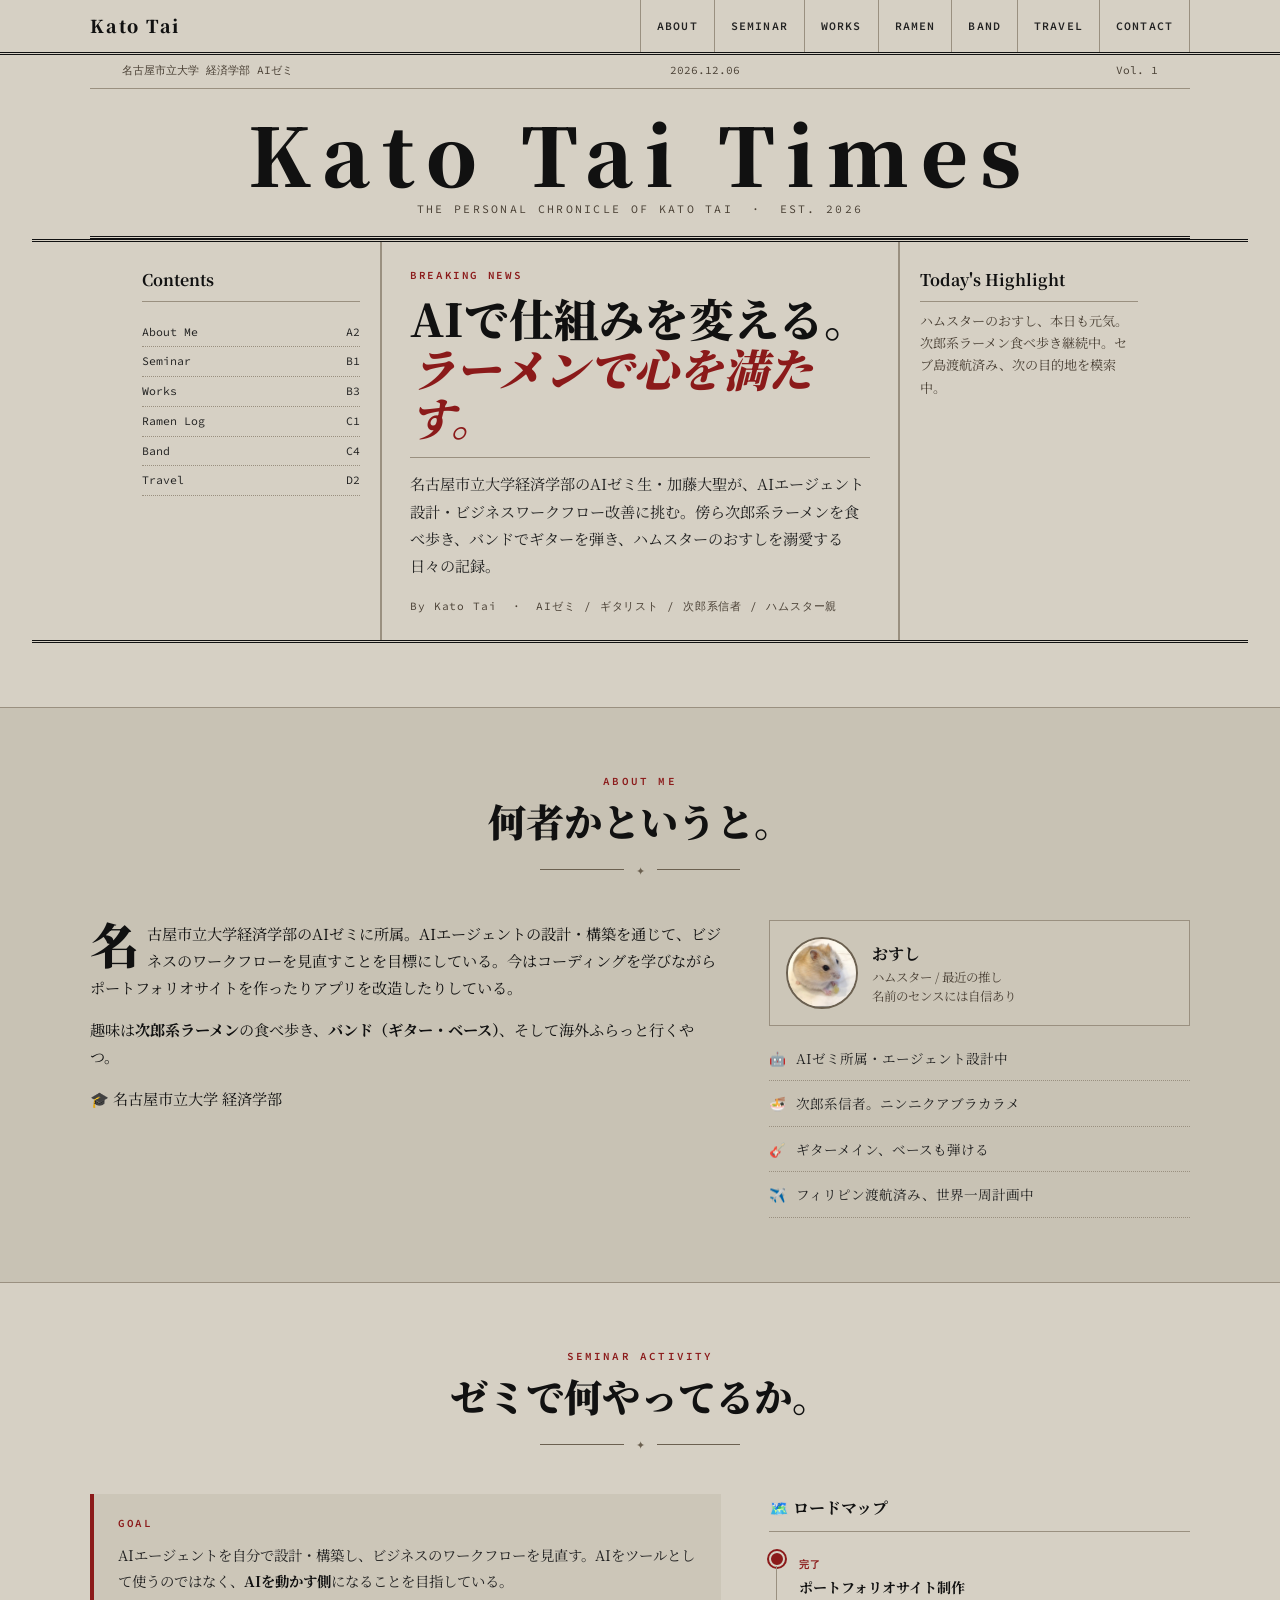
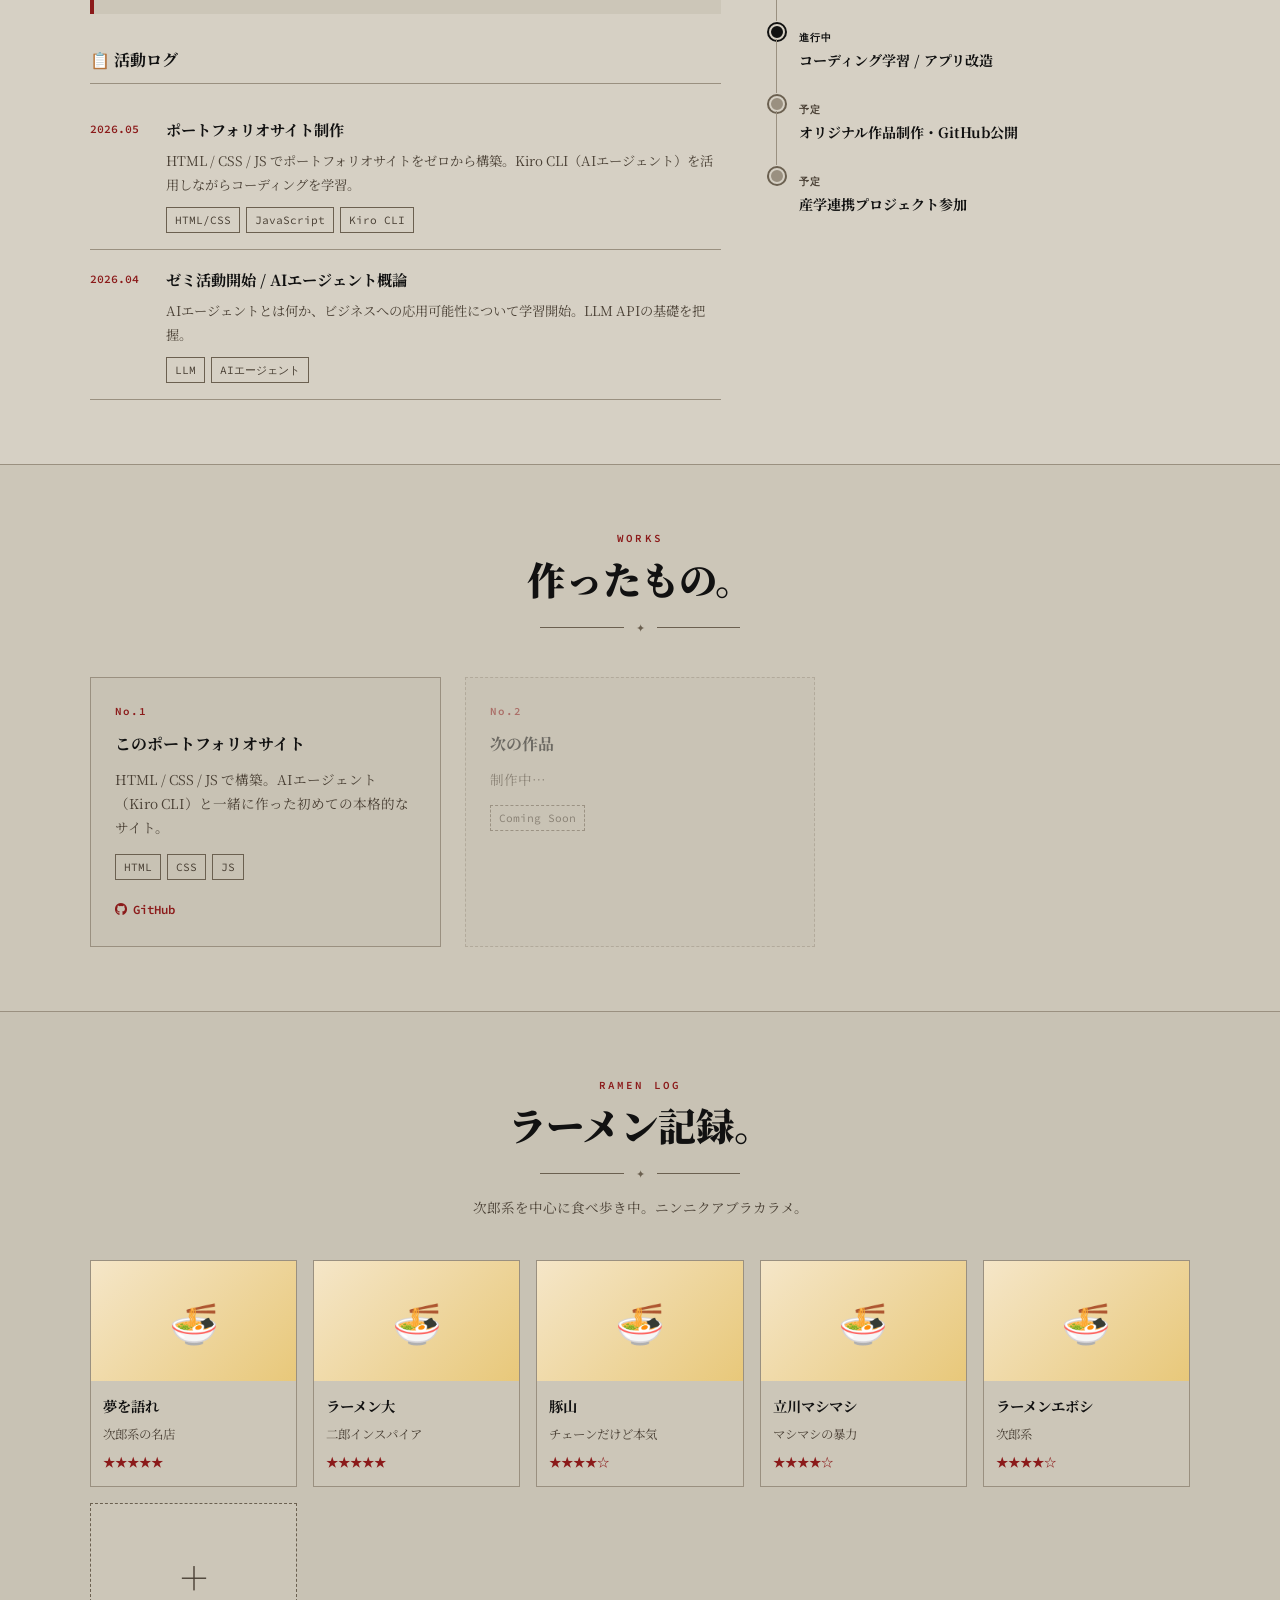
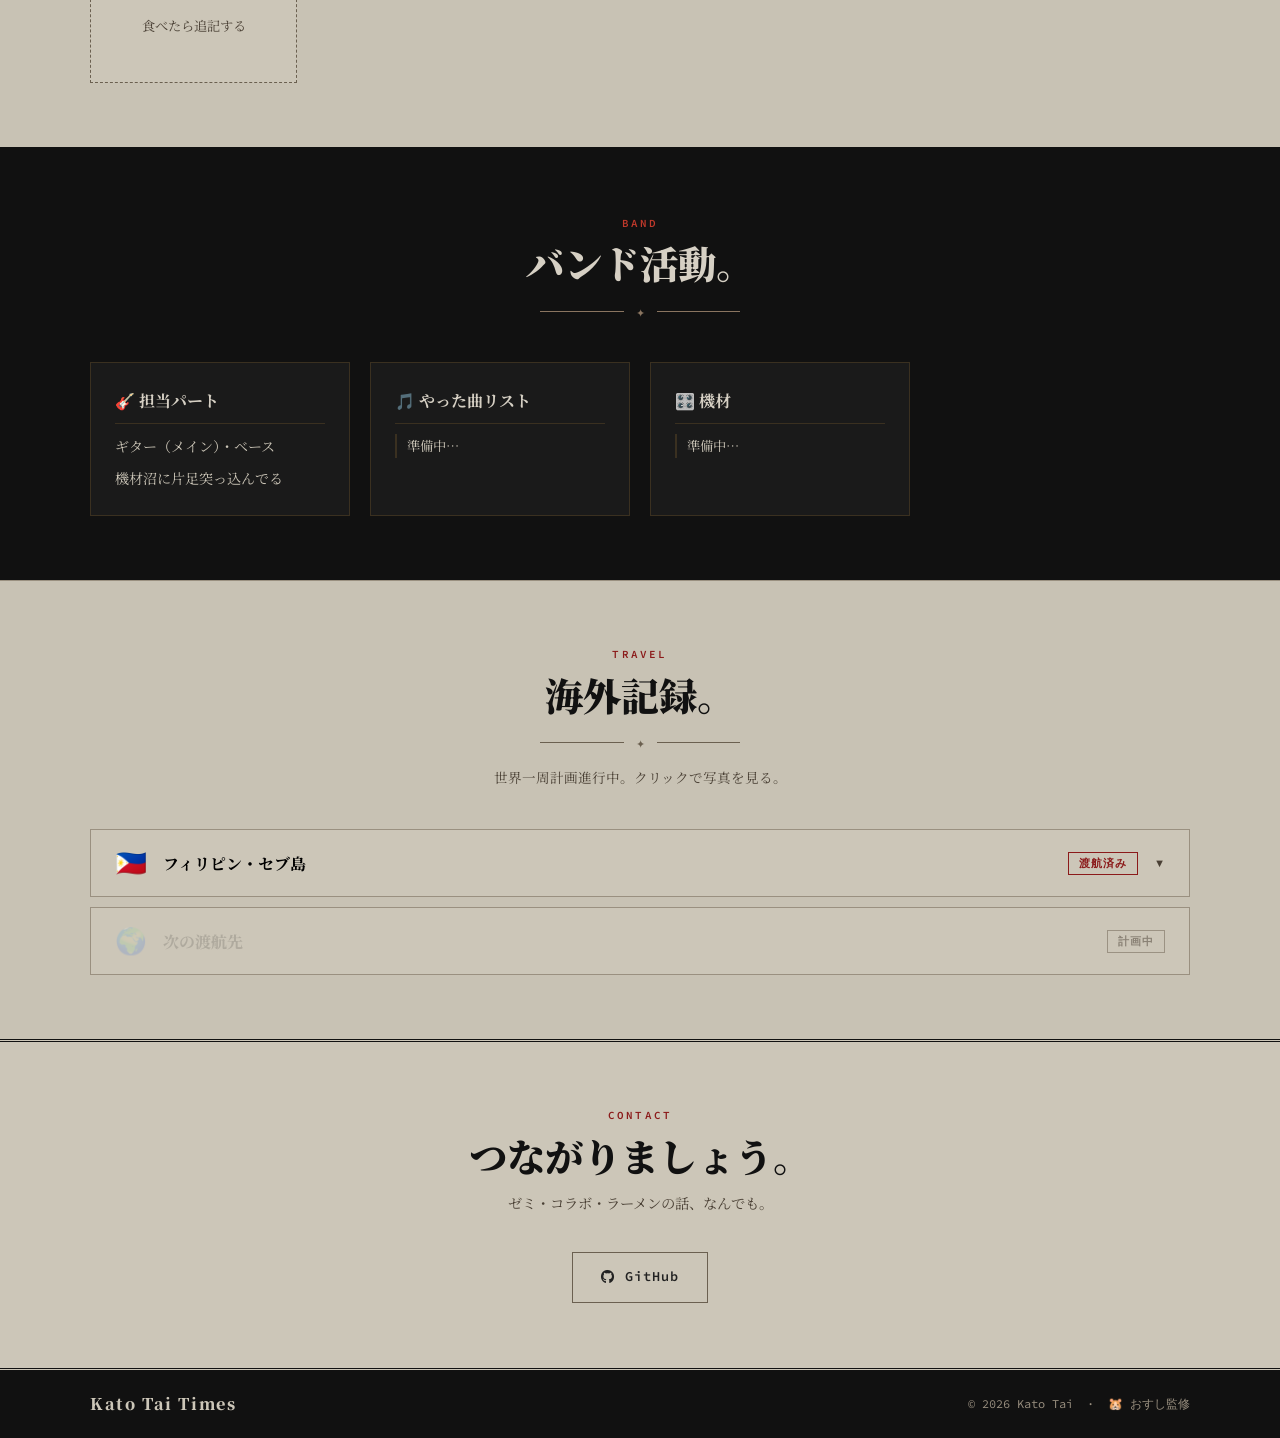
==== commit 6c725b15: "Design: 日本の新聞風に暗め・明朝体に調整" ====
--- a/index.html
+++ b/index.html
@@ -6,24 +6,24 @@
   <title>KATO TAI TIMES</title>
   <link rel="preconnect" href="https://fonts.googleapis.com">
   <link rel="preconnect" href="https://fonts.gstatic.com" crossorigin>
-  <link href="https://fonts.googleapis.com/css2?family=Playfair+Display:ital,wght@0,700;0,900;1,700&family=UnifrakturMaguntia&family=Noto+Serif+JP:wght@400;700&family=Source+Code+Pro:wght@400;600&display=swap" rel="stylesheet">
+  <link href="https://fonts.googleapis.com/css2?family=Noto+Serif+JP:wght@400;700;900&family=Source+Code+Pro:wght@400;600&display=swap" rel="stylesheet">
   <link rel="stylesheet" href="https://cdnjs.cloudflare.com/ajax/libs/font-awesome/6.5.0/css/all.min.css">
   <style>
     :root {
-      --ink: #1a1008;
-      --ink2: #2d2416;
-      --paper: #f5f0e8;
-      --paper2: #ede8d8;
-      --paper3: #faf7f0;
-      --rule: #c8b89a;
-      --rule-dark: #8a7560;
+      --ink: #111111;
+      --ink2: #222222;
+      --paper: #d6d0c4;
+      --paper2: #ccc6b8;
+      --paper3: #c8c2b4;
+      --rule: #9a9080;
+      --rule-dark: #6b6050;
       --accent: #8b1a1a;
       --accent2: #c0392b;
-      --muted: #6b5d4f;
-      --font-head: 'Playfair Display', 'Noto Serif JP', serif;
+      --muted: #4a4035;
+      --font-head: 'Noto Serif JP', serif;
       --font-body: 'Noto Serif JP', serif;
       --font-mono: 'Source Code Pro', monospace;
-      --font-frak: 'UnifrakturMaguntia', cursive;
+      --font-frak: 'Noto Serif JP', serif;
     }
     *, *::before, *::after { margin: 0; padding: 0; box-sizing: border-box; }
     html { scroll-behavior: smooth; }
@@ -44,7 +44,7 @@
       display: flex; align-items: center; justify-content: space-between;
       height: 52px;
     }
-    .nav-logo { font-family: var(--font-frak); font-size: 1.5rem; color: var(--ink); letter-spacing: 0.02em; }
+    .nav-logo { font-family: var(--font-head); font-weight: 900; font-size: 1.1rem; color: var(--ink); letter-spacing: 0.1em; }
     .nav-links { display: flex; gap: 0; list-style: none; }
     .nav-links li { border-left: 1px solid var(--rule); }
     .nav-links li:last-child { border-right: 1px solid var(--rule); }
@@ -88,11 +88,12 @@
       max-width: 1100px; margin: 0 auto;
     }
     .masthead-title {
-      font-family: var(--font-frak);
-      font-size: clamp(3rem, 8vw, 6rem);
+      font-family: var(--font-head);
+      font-size: clamp(2.5rem, 7vw, 5rem);
+      font-weight: 900;
       color: var(--ink);
       line-height: 1;
-      letter-spacing: 0.02em;
+      letter-spacing: 0.15em;
     }
     .masthead-sub {
       font-family: var(--font-mono);
@@ -253,7 +254,7 @@
     /* ── FOOTER ── */
     footer { background: var(--ink); border-top: 3px double var(--paper2); padding: 20px 32px; }
     .footer-inner { max-width: 1100px; margin: 0 auto; display: flex; justify-content: space-between; align-items: center; font-family: var(--font-mono); font-size: 0.75rem; color: var(--rule); }
-    .footer-logo { font-family: var(--font-frak); font-size: 1.1rem; color: var(--paper2); }
+    .footer-logo { font-family: var(--font-head); font-size: 1rem; font-weight: 900; color: var(--paper2); letter-spacing: 0.1em; }
   </style>
 </head>
 <body>
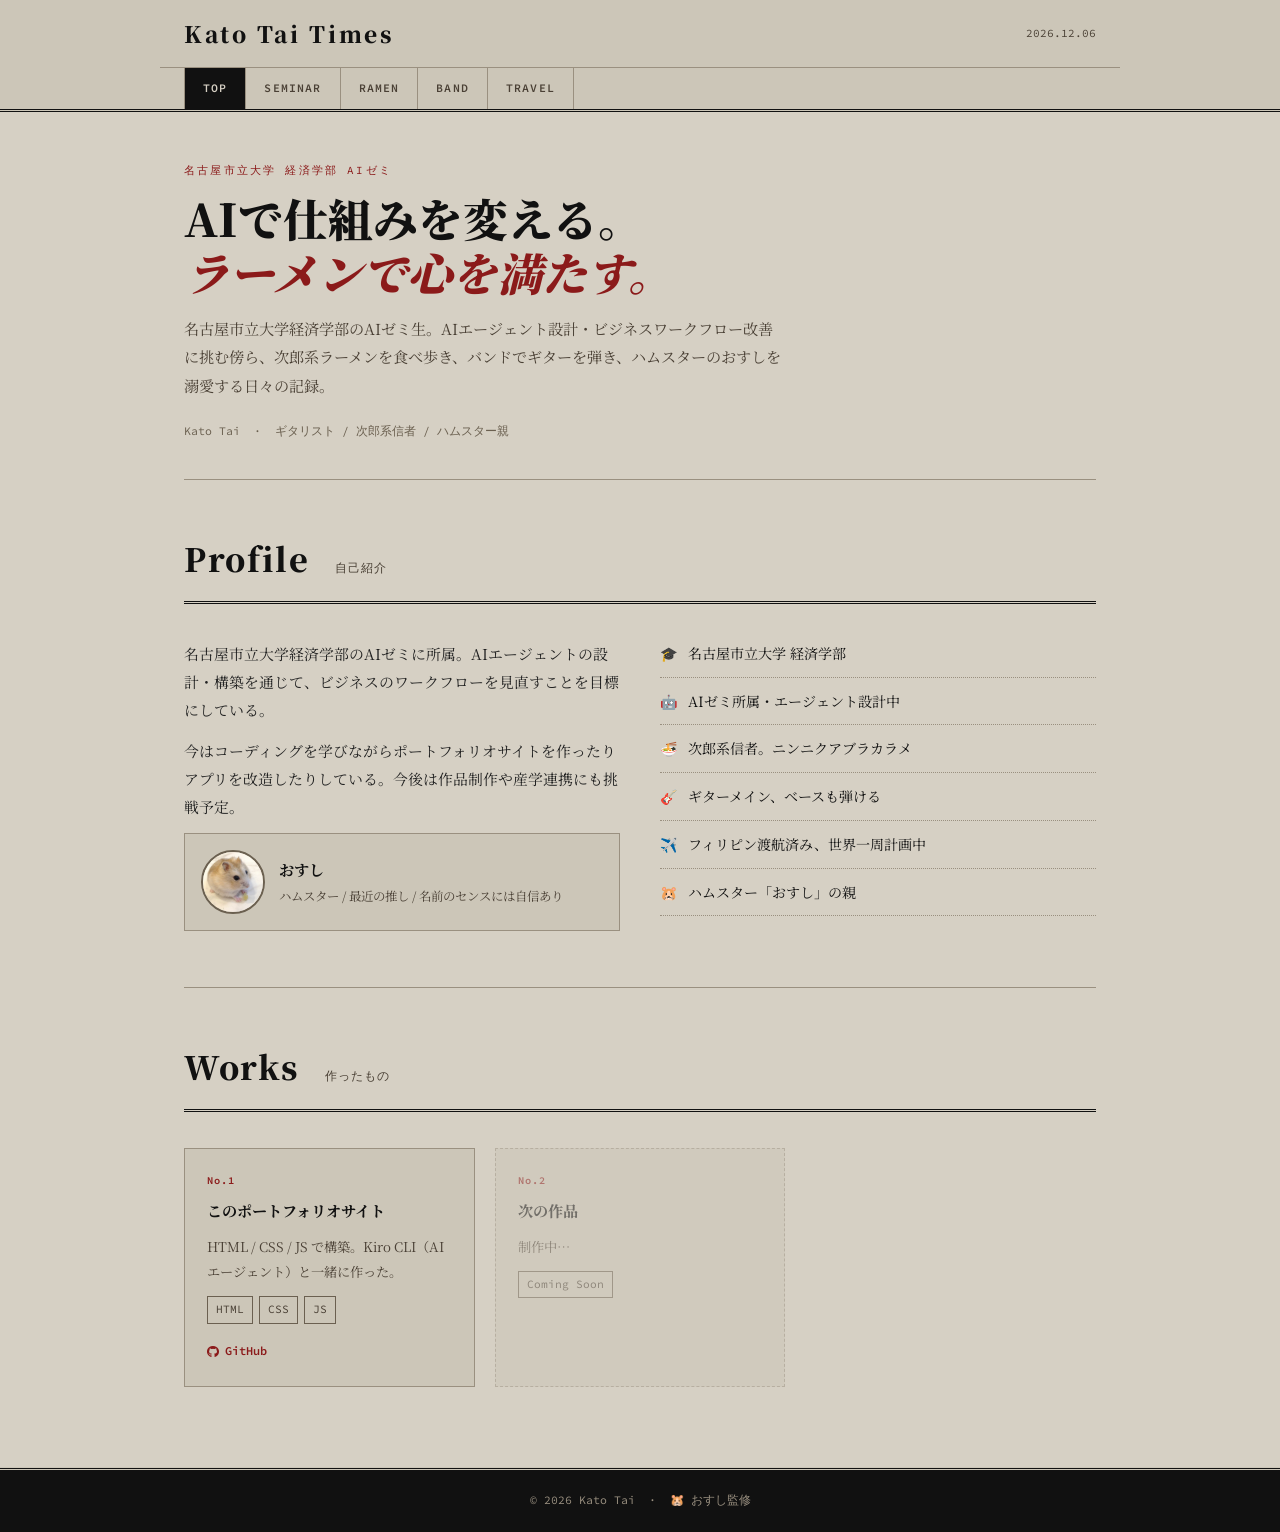
==== commit 780f7db7: "Restructure: 複数ページ構成に分割（index/seminar/ramen/band/travel）" ====
--- a/index.html
+++ b/index.html
@@ -3,599 +3,114 @@
 <head>
   <meta charset="UTF-8">
   <meta name="viewport" content="width=device-width, initial-scale=1.0">
-  <title>KATO TAI TIMES</title>
-  <link rel="preconnect" href="https://fonts.googleapis.com">
-  <link rel="preconnect" href="https://fonts.gstatic.com" crossorigin>
-  <link href="https://fonts.googleapis.com/css2?family=Noto+Serif+JP:wght@400;700;900&family=Source+Code+Pro:wght@400;600&display=swap" rel="stylesheet">
+  <title>Kato Tai Times</title>
+  <link rel="stylesheet" href="style.css">
   <link rel="stylesheet" href="https://cdnjs.cloudflare.com/ajax/libs/font-awesome/6.5.0/css/all.min.css">
   <style>
-    :root {
-      --ink: #111111;
-      --ink2: #222222;
-      --paper: #d6d0c4;
-      --paper2: #ccc6b8;
-      --paper3: #c8c2b4;
-      --rule: #9a9080;
-      --rule-dark: #6b6050;
-      --accent: #8b1a1a;
-      --accent2: #c0392b;
-      --muted: #4a4035;
-      --font-head: 'Noto Serif JP', serif;
-      --font-body: 'Noto Serif JP', serif;
-      --font-mono: 'Source Code Pro', monospace;
-      --font-frak: 'Noto Serif JP', serif;
-    }
-    *, *::before, *::after { margin: 0; padding: 0; box-sizing: border-box; }
-    html { scroll-behavior: smooth; }
-    body { background: var(--paper); color: var(--ink); font-family: var(--font-body); font-size: 15px; line-height: 1.8; overflow-x: hidden; }
-    a { color: inherit; text-decoration: none; }
-    hr.rule { border: none; border-top: 1px solid var(--rule); margin: 0; }
-    hr.rule-thick { border: none; border-top: 3px double var(--ink); margin: 0; }
-    hr.rule-thin { border: none; border-top: 1px solid var(--rule); margin: 0; }
+    .hero { border-bottom: 1px solid var(--rule); padding-bottom: 36px; margin-bottom: 48px; }
+    .hero-kicker { font-family: var(--font-mono); font-size: 0.68rem; letter-spacing: 0.2em; text-transform: uppercase; color: var(--accent); margin-bottom: 10px; }
+    .hero-headline { font-family: var(--font-h); font-size: clamp(1.8rem, 4vw, 2.8rem); font-weight: 900; line-height: 1.2; margin-bottom: 16px; }
+    .hero-headline em { font-style: italic; color: var(--accent); }
+    .hero-body { font-size: 0.95rem; color: var(--muted); max-width: 600px; margin-bottom: 20px; }
+    .hero-meta { font-family: var(--font-mono); font-size: 0.72rem; color: var(--rule-dark); }
 
-    /* ── NAV ── */
-    nav {
-      position: fixed; top: 0; left: 0; right: 0; z-index: 1000;
-      background: var(--paper); border-bottom: 3px double var(--ink);
-      padding: 0 32px;
-    }
-    .nav-inner {
-      max-width: 1100px; margin: 0 auto;
-      display: flex; align-items: center; justify-content: space-between;
-      height: 52px;
-    }
-    .nav-logo { font-family: var(--font-head); font-weight: 900; font-size: 1.1rem; color: var(--ink); letter-spacing: 0.1em; }
-    .nav-links { display: flex; gap: 0; list-style: none; }
-    .nav-links li { border-left: 1px solid var(--rule); }
-    .nav-links li:last-child { border-right: 1px solid var(--rule); }
-    .nav-links a { display: block; padding: 0 16px; font-family: var(--font-mono); font-size: 0.72rem; font-weight: 600; letter-spacing: 0.1em; text-transform: uppercase; color: var(--ink2); line-height: 52px; transition: background 0.15s, color 0.15s; }
-    .nav-links a:hover { background: var(--ink); color: var(--paper); }
-    .hamburger { display: none; flex-direction: column; gap: 5px; cursor: pointer; background: none; border: none; padding: 4px; }
-    .hamburger span { display: block; width: 22px; height: 2px; background: var(--ink); transition: all 0.3s; }
-    .hamburger.open span:nth-child(1) { transform: translateY(7px) rotate(45deg); }
-    .hamburger.open span:nth-child(2) { opacity: 0; }
-    .hamburger.open span:nth-child(3) { transform: translateY(-7px) rotate(-45deg); }
-    .mobile-menu {
-      display: none; position: fixed; inset: 0;
-      background: var(--paper); z-index: 999;
-      flex-direction: column; align-items: center; justify-content: center; gap: 0;
-      border-top: 3px double var(--ink);
-    }
-    .mobile-menu.open { display: flex; }
-    .mobile-menu a { font-family: var(--font-mono); font-size: 1.1rem; font-weight: 600; letter-spacing: 0.15em; text-transform: uppercase; color: var(--ink); padding: 16px 0; width: 100%; text-align: center; border-bottom: 1px solid var(--rule); transition: background 0.15s; }
-    .mobile-menu a:hover { background: var(--ink); color: var(--paper); }
-    @media (max-width: 768px) {
-      .nav-links { display: none; }
-      .hamburger { display: flex; }
-    }
+    .profile-grid { display: grid; grid-template-columns: 1fr 1fr; gap: 40px; margin-bottom: 48px; border-bottom: 1px solid var(--rule); padding-bottom: 40px; }
+    .profile-text p { font-size: 0.93rem; margin-bottom: 12px; color: var(--ink2); }
+    .fact-list { display: flex; flex-direction: column; gap: 10px; }
+    .fact-row { display: flex; gap: 10px; font-size: 0.88rem; padding-bottom: 10px; border-bottom: 1px dotted var(--rule); }
+    .pet-card { display: flex; gap: 14px; align-items: center; padding: 16px; background: var(--paper2); border: 1px solid var(--rule); margin-bottom: 16px; }
+    .pet-photo { width: 64px; height: 64px; border-radius: 50%; overflow: hidden; flex-shrink: 0; border: 2px solid var(--rule-dark); }
+    .pet-photo img { width: 100%; height: 100%; object-fit: cover; }
+    .pet-name { font-family: var(--font-h); font-weight: 700; font-size: 0.95rem; }
+    .pet-desc { font-size: 0.78rem; color: var(--muted); }
+    @media (max-width: 640px) { .profile-grid { grid-template-columns: 1fr; } }
 
-    /* ── HERO (新聞一面) ── */
-    #hero {
-      padding-top: 52px;
-      background: var(--paper);
-    }
-    .hero-dateline {
-      max-width: 1100px; margin: 0 auto;
-      display: flex; justify-content: space-between; align-items: center;
-      padding: 8px 32px;
-      font-family: var(--font-mono); font-size: 0.7rem; color: var(--muted);
-      border-bottom: 1px solid var(--rule);
-    }
-    .hero-masthead {
-      text-align: center;
-      padding: 24px 32px 16px;
-      border-bottom: 3px double var(--ink);
-      max-width: 1100px; margin: 0 auto;
-    }
-    .masthead-title {
-      font-family: var(--font-head);
-      font-size: clamp(2.5rem, 7vw, 5rem);
-      font-weight: 900;
-      color: var(--ink);
-      line-height: 1;
-      letter-spacing: 0.15em;
-    }
-    .masthead-sub {
-      font-family: var(--font-mono);
-      font-size: 0.72rem;
-      letter-spacing: 0.2em;
-      text-transform: uppercase;
-      color: var(--muted);
-      margin-top: 6px;
-    }
-    .hero-columns {
-      max-width: 1100px; margin: 0 auto;
-      display: grid;
-      grid-template-columns: 1fr 2px 2fr 2px 1fr;
-      gap: 0;
-      padding: 0 32px;
-    }
-    .col-divider { background: var(--rule); }
-    .hero-col { padding: 24px 20px; }
-    .hero-col-main { padding: 24px 28px; }
-    .hero-kicker {
-      font-family: var(--font-mono); font-size: 0.68rem; font-weight: 600;
-      letter-spacing: 0.15em; text-transform: uppercase;
-      color: var(--accent); margin-bottom: 8px;
-    }
-    .hero-headline {
-      font-family: var(--font-head);
-      font-size: clamp(1.8rem, 3.5vw, 2.8rem);
-      font-weight: 900; line-height: 1.1;
-      color: var(--ink); margin-bottom: 16px;
-    }
-    .hero-headline em { font-style: italic; color: var(--accent); }
-    .hero-deck { font-size: 0.95rem; color: var(--ink2); border-top: 1px solid var(--rule); padding-top: 12px; margin-bottom: 16px; }
-    .hero-byline { font-family: var(--font-mono); font-size: 0.7rem; color: var(--muted); letter-spacing: 0.08em; }
-    .hero-side-head { font-family: var(--font-head); font-size: 1rem; font-weight: 700; margin-bottom: 8px; border-bottom: 1px solid var(--rule); padding-bottom: 6px; }
-    .hero-side-text { font-size: 0.82rem; color: var(--muted); line-height: 1.7; }
-    .hero-index { margin-top: 16px; }
-    .hero-index-item { display: flex; justify-content: space-between; font-family: var(--font-mono); font-size: 0.72rem; padding: 4px 0; border-bottom: 1px dotted var(--rule); color: var(--ink2); }
-    .hero-index-item a:hover { color: var(--accent); }
-    @media (max-width: 768px) {
-      .hero-columns { grid-template-columns: 1fr; padding: 0 16px; }
-      .col-divider { display: none; }
-      .hero-col, .hero-col-main { padding: 16px 0; border-bottom: 1px solid var(--rule); }
-      .hero-dateline, .hero-masthead { padding-left: 16px; padding-right: 16px; }
-    }
-
-    /* ── COMMON ── */
-    section { padding: 64px 32px; }
-    .container { max-width: 1100px; margin: 0 auto; }
-    .section-header { text-align: center; margin-bottom: 40px; }
-    .section-kicker { font-family: var(--font-mono); font-size: 0.68rem; font-weight: 600; letter-spacing: 0.2em; text-transform: uppercase; color: var(--accent); margin-bottom: 8px; }
-    .section-title { font-family: var(--font-head); font-size: clamp(1.8rem, 3vw, 2.4rem); font-weight: 900; line-height: 1.15; color: var(--ink); }
-    .section-rule { display: flex; align-items: center; gap: 12px; margin: 16px auto 0; max-width: 200px; }
-    .section-rule::before, .section-rule::after { content: ''; flex: 1; height: 1px; background: var(--rule-dark); }
-    .section-rule span { font-size: 0.7rem; color: var(--rule-dark); }
-    .reveal { opacity: 0; transform: translateY(24px); transition: opacity 0.6s ease, transform 0.6s ease; }
-    .reveal.visible { opacity: 1; transform: none; }
-
-    /* ── ABOUT ── */
-    .about-grid { display: grid; grid-template-columns: 3fr 2fr; gap: 48px; align-items: start; }
-    .drop-cap::first-letter { font-family: var(--font-head); font-size: 3.2em; font-weight: 900; float: left; line-height: 0.8; margin: 4px 8px 0 0; color: var(--ink); }
-    .about-text p { margin-bottom: 14px; font-size: 0.95rem; }
-    .about-text strong { color: var(--ink); }
-    .pet-card { display: flex; gap: 14px; align-items: center; padding: 16px; background: var(--paper2); border: 1px solid var(--rule); margin-bottom: 20px; }
-    .pet-photo { width: 72px; height: 72px; border-radius: 50%; overflow: hidden; flex-shrink: 0; border: 2px solid var(--rule-dark); }
-    .pet-photo img { width: 100%; height: 100%; object-fit: cover; }
-    .pet-name { font-family: var(--font-head); font-size: 1rem; font-weight: 700; }
-    .pet-desc { font-size: 0.78rem; color: var(--muted); line-height: 1.5; }
-    .fact-list { display: flex; flex-direction: column; gap: 10px; }
-    .fact-row { display: flex; gap: 10px; align-items: flex-start; font-size: 0.85rem; color: var(--ink2); padding-bottom: 10px; border-bottom: 1px dotted var(--rule); }
-    .fact-icon { flex-shrink: 0; }
-    @media (max-width: 768px) { .about-grid { grid-template-columns: 1fr; } }
-
-    /* ── SEMINAR ── */
-    .seminar-layout { display: grid; grid-template-columns: 3fr 2fr; gap: 48px; }
-    .seminar-goal { background: var(--paper2); border-left: 4px solid var(--accent); padding: 20px 24px; margin-bottom: 24px; }
-    .sg-label { font-family: var(--font-mono); font-size: 0.68rem; font-weight: 600; letter-spacing: 0.15em; color: var(--accent); margin-bottom: 8px; }
-    .seminar-goal p { font-size: 0.9rem; color: var(--ink2); }
-    .seminar-goal strong { color: var(--ink); }
-    .log-heading { font-family: var(--font-head); font-size: 1rem; font-weight: 700; margin-bottom: 16px; border-bottom: 1px solid var(--rule); padding-bottom: 8px; }
-    .activity-log { display: flex; flex-direction: column; }
-    .log-item { display: flex; gap: 20px; padding: 16px 0; border-bottom: 1px solid var(--rule); }
-    .log-date { font-family: var(--font-mono); font-size: 0.72rem; font-weight: 600; color: var(--accent); min-width: 56px; padding-top: 3px; }
-    .log-title { font-family: var(--font-head); font-size: 0.95rem; font-weight: 700; margin-bottom: 6px; }
-    .log-body p { font-size: 0.83rem; color: var(--muted); }
-    .log-tags { display: flex; flex-wrap: wrap; gap: 6px; margin-top: 10px; }
-    .ltag { font-size: 0.7rem; padding: 2px 8px; border: 1px solid var(--rule-dark); color: var(--muted); font-family: var(--font-mono); }
-    .roadmap-head { font-family: var(--font-head); font-size: 1rem; font-weight: 700; margin-bottom: 16px; border-bottom: 1px solid var(--rule); padding-bottom: 8px; }
-    .roadmap { display: flex; flex-direction: column; }
-    .rm-step { display: flex; gap: 14px; align-items: flex-start; padding-bottom: 20px; position: relative; }
-    .rm-step:not(.last)::before { content: ''; position: absolute; left: 7px; top: 18px; bottom: 0; width: 1px; background: var(--rule); }
-    .rm-dot { width: 16px; height: 16px; border-radius: 50%; background: var(--accent); flex-shrink: 0; margin-top: 3px; border: 2px solid var(--paper); box-shadow: 0 0 0 2px var(--accent); }
-    .rm-dot.current { background: var(--ink); box-shadow: 0 0 0 2px var(--ink); }
-    .rm-dot.future { background: var(--rule); box-shadow: 0 0 0 2px var(--rule-dark); }
-    .rm-content h4 { font-family: var(--font-head); font-size: 0.88rem; font-weight: 700; }
-    .rm-label { font-family: var(--font-mono); font-size: 0.65rem; font-weight: 600; letter-spacing: 0.1em; text-transform: uppercase; color: var(--accent); }
-    .rm-label.current { color: var(--ink); }
-    .rm-label.future { color: var(--muted); }
-    @media (max-width: 768px) { .seminar-layout { grid-template-columns: 1fr; } }
-
-    /* ── WORKS ── */
-    .works-grid { display: grid; grid-template-columns: repeat(auto-fill, minmax(280px, 1fr)); gap: 24px; }
-    .work-card { padding: 24px; background: var(--paper3); border: 1px solid var(--rule); transition: transform 0.2s; }
+    .works-grid { display: grid; grid-template-columns: repeat(auto-fill, minmax(260px, 1fr)); gap: 20px; }
+    .work-card { padding: 22px; background: var(--paper2); border: 1px solid var(--rule); transition: transform 0.2s; }
     .work-card:hover { transform: translateY(-3px); }
     .work-card.wip { opacity: 0.5; border-style: dashed; }
-    .work-num { font-family: var(--font-mono); font-size: 0.68rem; color: var(--accent); font-weight: 600; letter-spacing: 0.1em; margin-bottom: 8px; }
-    .work-card h3 { font-family: var(--font-head); font-size: 1rem; font-weight: 700; margin-bottom: 8px; }
-    .work-card p { font-size: 0.85rem; color: var(--muted); margin-bottom: 14px; }
-    .work-tags { display: flex; flex-wrap: wrap; gap: 6px; margin-bottom: 14px; }
-    .wtag { font-size: 0.7rem; padding: 2px 8px; border: 1px solid var(--rule-dark); color: var(--muted); font-family: var(--font-mono); }
-    .wip-tag { border-style: dashed; }
-    .work-link { font-family: var(--font-mono); font-size: 0.78rem; font-weight: 600; color: var(--accent); display: inline-flex; align-items: center; gap: 6px; transition: color 0.2s; }
+    .work-num { font-family: var(--font-mono); font-size: 0.65rem; color: var(--accent); font-weight: 600; letter-spacing: 0.1em; margin-bottom: 6px; }
+    .work-card h3 { font-family: var(--font-h); font-size: 0.95rem; font-weight: 700; margin-bottom: 8px; }
+    .work-card p { font-size: 0.83rem; color: var(--muted); margin-bottom: 12px; }
+    .work-tags { display: flex; flex-wrap: wrap; gap: 6px; margin-bottom: 12px; }
+    .work-link { font-family: var(--font-mono); font-size: 0.75rem; font-weight: 600; color: var(--accent); display: inline-flex; align-items: center; gap: 6px; }
     .work-link:hover { color: var(--ink); }
-
-    /* ── RAMEN ── */
-    .ramen-grid { display: grid; grid-template-columns: repeat(auto-fill, minmax(180px, 1fr)); gap: 16px; }
-    .ramen-card { background: var(--paper2); border: 1px solid var(--rule); overflow: hidden; transition: transform 0.2s; }
-    .ramen-card:hover { transform: translateY(-3px); }
-    .ramen-img-placeholder { height: 120px; background: linear-gradient(135deg, #f5e6c8, #e8c87a); display: flex; align-items: center; justify-content: center; font-size: 2.5rem; }
-    .ramen-info { padding: 12px; }
-    .ramen-info h4 { font-family: var(--font-head); font-size: 0.9rem; font-weight: 700; margin-bottom: 4px; }
-    .ramen-comment { font-size: 0.78rem; color: var(--muted); margin-bottom: 6px; }
-    .ramen-stars { color: var(--accent); font-size: 0.78rem; }
-    .add-card { border: 1px dashed var(--rule-dark); display: flex; flex-direction: column; align-items: center; justify-content: center; min-height: 180px; color: var(--muted); font-size: 0.83rem; }
-
-    /* ── BAND ── */
-    .band-grid { display: grid; grid-template-columns: repeat(auto-fill, minmax(240px, 1fr)); gap: 20px; }
-    .band-card { padding: 24px; border: 1px solid #3a3020; background: rgba(255,255,255,0.04); }
-    .band-card h3 { font-family: var(--font-head); font-size: 1rem; font-weight: 700; color: var(--paper); margin-bottom: 10px; border-bottom: 1px solid #3a3020; padding-bottom: 8px; }
-    .band-card p { font-size: 0.88rem; color: var(--paper2); }
-    .band-sub { font-size: 0.78rem; color: var(--muted-inv, #8a7560); margin-top: 6px; }
-    .song-list, .gear-list { list-style: none; display: flex; flex-direction: column; gap: 6px; }
-    .song-list li, .gear-list li { font-size: 0.83rem; color: var(--paper2); padding-left: 10px; border-left: 2px solid #3a3020; }
-
-    /* ── TRAVEL ── */
-    .country-list { display: flex; flex-direction: column; gap: 10px; }
-    .country-item { background: var(--paper2); border: 1px solid var(--rule); overflow: hidden; }
-    .country-btn { width: 100%; display: flex; align-items: center; gap: 16px; padding: 18px 24px; background: none; border: none; cursor: pointer; text-align: left; transition: background 0.15s; }
-    .country-btn:hover { background: var(--paper); }
-    .future-btn { cursor: default; opacity: 0.5; }
-    .c-flag { font-size: 1.6rem; }
-    .c-name { font-family: var(--font-head); font-size: 1rem; font-weight: 700; flex: 1; }
-    .c-status { font-family: var(--font-mono); font-size: 0.68rem; font-weight: 600; letter-spacing: 0.08em; text-transform: uppercase; padding: 3px 10px; border: 1px solid; }
-    .c-status.done { color: var(--accent); border-color: var(--accent); }
-    .c-status.planned { color: var(--muted); border-color: var(--rule-dark); }
-    .c-arrow { font-size: 0.7rem; color: var(--muted); transition: transform 0.3s; }
-    .country-item.open .c-arrow { transform: rotate(180deg); }
-    .country-photos { max-height: 0; overflow: hidden; transition: max-height 0.4s ease; }
-    .country-item.open .country-photos { max-height: 2000px; }
-    .photo-grid { display: grid; grid-template-columns: repeat(auto-fill, minmax(160px, 1fr)); gap: 6px; padding: 0 12px 12px; }
-    .photo-grid img { width: 100%; aspect-ratio: 1; object-fit: cover; transition: transform 0.2s; cursor: pointer; }
-    .photo-grid img:hover { transform: scale(1.04); }
-
-    /* ── CONTACT ── */
-    .contact-links { display: flex; justify-content: center; gap: 16px; flex-wrap: wrap; }
-    .contact-link { display: inline-flex; align-items: center; gap: 10px; padding: 12px 28px; border: 1px solid var(--rule-dark); font-family: var(--font-mono); font-size: 0.85rem; font-weight: 600; color: var(--ink2); letter-spacing: 0.08em; transition: background 0.15s, color 0.15s; }
-    .contact-link:hover { background: var(--ink); color: var(--paper); border-color: var(--ink); }
-
-    /* ── FOOTER ── */
-    footer { background: var(--ink); border-top: 3px double var(--paper2); padding: 20px 32px; }
-    .footer-inner { max-width: 1100px; margin: 0 auto; display: flex; justify-content: space-between; align-items: center; font-family: var(--font-mono); font-size: 0.75rem; color: var(--rule); }
-    .footer-logo { font-family: var(--font-head); font-size: 1rem; font-weight: 900; color: var(--paper2); letter-spacing: 0.1em; }
   </style>
 </head>
 <body>
+<header>
+  <div class="header-top">
+    <div class="site-title">Kato Tai Times</div>
+    <div class="header-date" id="hdate"></div>
+  </div>
+  <nav>
+    <a href="index.html" class="active">Top</a>
+    <a href="seminar.html">Seminar</a>
+    <a href="ramen.html">Ramen</a>
+    <a href="band.html">Band</a>
+    <a href="travel.html">Travel</a>
+  </nav>
+</header>
 
-<!-- NAV -->
-<nav>
-  <div class="nav-inner">
-    <div class="nav-logo">Kato Tai</div>
-    <ul class="nav-links">
-      <li><a href="#about">About</a></li>
-      <li><a href="#seminar">Seminar</a></li>
-      <li><a href="#works">Works</a></li>
-      <li><a href="#ramen">Ramen</a></li>
-      <li><a href="#band">Band</a></li>
-      <li><a href="#travel">Travel</a></li>
-      <li><a href="#contact">Contact</a></li>
-    </ul>
-    <button class="hamburger" id="hamburger" aria-label="メニュー">
-      <span></span><span></span><span></span>
-    </button>
+<main>
+  <!-- HERO -->
+  <div class="hero reveal">
+    <div class="hero-kicker">名古屋市立大学 経済学部 AIゼミ</div>
+    <h1 class="hero-headline">AIで仕組みを変える。<br><em>ラーメンで心を満たす。</em></h1>
+    <p class="hero-body">名古屋市立大学経済学部のAIゼミ生。AIエージェント設計・ビジネスワークフロー改善に挑む傍ら、次郎系ラーメンを食べ歩き、バンドでギターを弾き、ハムスターのおすしを溺愛する日々の記録。</p>
+    <div class="hero-meta">Kato Tai &nbsp;·&nbsp; ギタリスト / 次郎系信者 / ハムスター親</div>
   </div>
-</nav>
 
-<div class="mobile-menu" id="mobileMenu">
-  <a href="#about" class="mobile-link">About</a>
-  <a href="#seminar" class="mobile-link">Seminar</a>
-  <a href="#works" class="mobile-link">Works</a>
-  <a href="#ramen" class="mobile-link">Ramen</a>
-  <a href="#band" class="mobile-link">Band</a>
-  <a href="#travel" class="mobile-link">Travel</a>
-  <a href="#contact" class="mobile-link">Contact</a>
-</div>
-
-<!-- HERO -->
-<section id="hero">
-  <div class="hero-dateline">
-    <span>名古屋市立大学 経済学部 AIゼミ</span>
-    <span id="hero-date"></span>
-    <span>Vol. 1</span>
-  </div>
-  <div class="hero-masthead">
-    <div class="masthead-title">Kato Tai Times</div>
-    <div class="masthead-sub">The Personal Chronicle of Kato Tai &nbsp;·&nbsp; Est. 2026</div>
-  </div>
-  <hr class="rule-thick">
-  <div class="hero-columns">
-    <div class="hero-col">
-      <div class="hero-side-head">Contents</div>
-      <div class="hero-index">
-        <div class="hero-index-item"><a href="#about">About Me</a><span>A2</span></div>
-        <div class="hero-index-item"><a href="#seminar">Seminar</a><span>B1</span></div>
-        <div class="hero-index-item"><a href="#works">Works</a><span>B3</span></div>
-        <div class="hero-index-item"><a href="#ramen">Ramen Log</a><span>C1</span></div>
-        <div class="hero-index-item"><a href="#band">Band</a><span>C4</span></div>
-        <div class="hero-index-item"><a href="#travel">Travel</a><span>D2</span></div>
-      </div>
-    </div>
-    <div class="col-divider"></div>
-    <div class="hero-col-main">
-      <div class="hero-kicker">Breaking News</div>
-      <h1 class="hero-headline">AIで仕組みを変える。<br><em>ラーメンで心を満たす。</em></h1>
-      <p class="hero-deck">名古屋市立大学経済学部のAIゼミ生・加藤大聖が、AIエージェント設計・ビジネスワークフロー改善に挑む。傍ら次郎系ラーメンを食べ歩き、バンドでギターを弾き、ハムスターのおすしを溺愛する日々の記録。</p>
-      <div class="hero-byline">By Kato Tai &nbsp;·&nbsp; AIゼミ / ギタリスト / 次郎系信者 / ハムスター親</div>
-    </div>
-    <div class="col-divider"></div>
-    <div class="hero-col">
-      <div class="hero-side-head">Today's Highlight</div>
-      <p class="hero-side-text">ハムスターのおすし、本日も元気。次郎系ラーメン食べ歩き継続中。セブ島渡航済み、次の目的地を模索中。</p>
-    </div>
-  </div>
-  <hr class="rule-thick">
-</section>
-
-
-<!-- ABOUT -->
-<section id="about" style="background:var(--paper3); border-top: 1px solid var(--rule); border-bottom: 1px solid var(--rule);">
-  <div class="container">
-    <div class="section-header reveal">
-      <div class="section-kicker">About Me</div>
-      <h2 class="section-title">何者かというと。</h2>
-      <div class="section-rule"><span>✦</span></div>
-    </div>
-    <div class="about-grid reveal">
-      <div class="about-text">
-        <p class="drop-cap">名古屋市立大学経済学部のAIゼミに所属。AIエージェントの設計・構築を通じて、ビジネスのワークフローを見直すことを目標にしている。今はコーディングを学びながらポートフォリオサイトを作ったりアプリを改造したりしている。</p>
-        <p>趣味は<strong>次郎系ラーメン</strong>の食べ歩き、<strong>バンド（ギター・ベース）</strong>、そして海外ふらっと行くやつ。</p>
-        <p>🎓 名古屋市立大学 経済学部</p>
-      </div>
-      <div class="about-side">
-        <div class="pet-card">
-          <div class="pet-photo">
-            <img src="おすし写真.png" alt="おすし">
-          </div>
-          <div class="pet-caption">
-            <div class="pet-name">おすし</div>
-            <div class="pet-desc">ハムスター / 最近の推し<br>名前のセンスには自信あり</div>
-          </div>
-        </div>
-        <div class="fact-list">
-          <div class="fact-row"><span class="fact-icon">🤖</span><span>AIゼミ所属・エージェント設計中</span></div>
-          <div class="fact-row"><span class="fact-icon">🍜</span><span>次郎系信者。ニンニクアブラカラメ</span></div>
-          <div class="fact-row"><span class="fact-icon">🎸</span><span>ギターメイン、ベースも弾ける</span></div>
-          <div class="fact-row"><span class="fact-icon">✈️</span><span>フィリピン渡航済み、世界一周計画中</span></div>
+  <!-- PROFILE -->
+  <h2 class="page-title">Profile <span>自己紹介</span></h2>
+  <div class="profile-grid reveal">
+    <div class="profile-text">
+      <p>名古屋市立大学経済学部のAIゼミに所属。AIエージェントの設計・構築を通じて、ビジネスのワークフローを見直すことを目標にしている。</p>
+      <p>今はコーディングを学びながらポートフォリオサイトを作ったりアプリを改造したりしている。今後は作品制作や産学連携にも挑戦予定。</p>
+      <div class="pet-card">
+        <div class="pet-photo"><img src="おすし写真.png" alt="おすし"></div>
+        <div>
+          <div class="pet-name">おすし</div>
+          <div class="pet-desc">ハムスター / 最近の推し / 名前のセンスには自信あり</div>
         </div>
       </div>
     </div>
-  </div>
-</section>
-
-<!-- SEMINAR -->
-<section id="seminar" style="background:var(--paper);">
-  <div class="container">
-    <div class="section-header reveal">
-      <div class="section-kicker">Seminar Activity</div>
-      <h2 class="section-title">ゼミで何やってるか。</h2>
-      <div class="section-rule"><span>✦</span></div>
-    </div>
-    <div class="seminar-layout reveal">
-      <div class="seminar-main">
-        <div class="seminar-goal">
-          <div class="sg-label">GOAL</div>
-          <p>AIエージェントを自分で設計・構築し、ビジネスのワークフローを見直す。AIをツールとして使うのではなく、<strong>AIを動かす側</strong>になることを目指している。</p>
-        </div>
-        <div class="log-heading" style="margin-top:32px;">📋 活動ログ</div>
-        <div class="activity-log">
-          <div class="log-item">
-            <div class="log-date">2026.05</div>
-            <div class="log-body">
-              <div class="log-title">ポートフォリオサイト制作</div>
-              <p>HTML / CSS / JS でポートフォリオサイトをゼロから構築。Kiro CLI（AIエージェント）を活用しながらコーディングを学習。</p>
-              <div class="log-tags"><span class="ltag">HTML/CSS</span><span class="ltag">JavaScript</span><span class="ltag">Kiro CLI</span></div>
-            </div>
-          </div>
-          <div class="log-item">
-            <div class="log-date">2026.04</div>
-            <div class="log-body">
-              <div class="log-title">ゼミ活動開始 / AIエージェント概論</div>
-              <p>AIエージェントとは何か、ビジネスへの応用可能性について学習開始。LLM APIの基礎を把握。</p>
-              <div class="log-tags"><span class="ltag">LLM</span><span class="ltag">AIエージェント</span></div>
-            </div>
-          </div>
-        </div>
-      </div>
-      <div class="seminar-side">
-        <div class="roadmap-head">🗺️ ロードマップ</div>
-        <div class="roadmap">
-          <div class="rm-step">
-            <div class="rm-dot"></div>
-            <div class="rm-content"><span class="rm-label">完了</span><h4>ポートフォリオサイト制作</h4></div>
-          </div>
-          <div class="rm-step">
-            <div class="rm-dot current"></div>
-            <div class="rm-content"><span class="rm-label current">進行中</span><h4>コーディング学習 / アプリ改造</h4></div>
-          </div>
-          <div class="rm-step">
-            <div class="rm-dot future"></div>
-            <div class="rm-content"><span class="rm-label future">予定</span><h4>オリジナル作品制作・GitHub公開</h4></div>
-          </div>
-          <div class="rm-step last">
-            <div class="rm-dot future"></div>
-            <div class="rm-content"><span class="rm-label future">予定</span><h4>産学連携プロジェクト参加</h4></div>
-          </div>
-        </div>
-      </div>
+    <div class="fact-list">
+      <div class="fact-row"><span>🎓</span><span>名古屋市立大学 経済学部</span></div>
+      <div class="fact-row"><span>🤖</span><span>AIゼミ所属・エージェント設計中</span></div>
+      <div class="fact-row"><span>🍜</span><span>次郎系信者。ニンニクアブラカラメ</span></div>
+      <div class="fact-row"><span>🎸</span><span>ギターメイン、ベースも弾ける</span></div>
+      <div class="fact-row"><span>✈️</span><span>フィリピン渡航済み、世界一周計画中</span></div>
+      <div class="fact-row"><span>🐹</span><span>ハムスター「おすし」の親</span></div>
     </div>
   </div>
-</section>
 
-<!-- WORKS -->
-<section id="works" style="background:var(--paper2); border-top:1px solid var(--rule);">
-  <div class="container">
-    <div class="section-header reveal">
-      <div class="section-kicker">Works</div>
-      <h2 class="section-title">作ったもの。</h2>
-      <div class="section-rule"><span>✦</span></div>
+  <!-- WORKS -->
+  <h2 class="page-title">Works <span>作ったもの</span></h2>
+  <div class="works-grid reveal">
+    <div class="work-card">
+      <div class="work-num">No.1</div>
+      <h3>このポートフォリオサイト</h3>
+      <p>HTML / CSS / JS で構築。Kiro CLI（AIエージェント）と一緒に作った。</p>
+      <div class="work-tags"><span class="tag">HTML</span><span class="tag">CSS</span><span class="tag">JS</span></div>
+      <a href="https://github.com/taisei-kato-ncu/portfolio" target="_blank" rel="noopener" class="work-link"><i class="fab fa-github"></i> GitHub</a>
     </div>
-    <div class="works-grid reveal">
-      <div class="work-card">
-        <div class="work-num">No.1</div>
-        <h3>このポートフォリオサイト</h3>
-        <p>HTML / CSS / JS で構築。AIエージェント（Kiro CLI）と一緒に作った初めての本格的なサイト。</p>
-        <div class="work-tags"><span class="wtag">HTML</span><span class="wtag">CSS</span><span class="wtag">JS</span></div>
-        <a href="https://github.com/taisei-kato-ncu/portfolio" target="_blank" rel="noopener" class="work-link"><i class="fab fa-github"></i> GitHub</a>
-      </div>
-      <div class="work-card wip">
-        <div class="work-num">No.2</div>
-        <h3>次の作品</h3>
-        <p>制作中…</p>
-        <div class="work-tags"><span class="wtag wip-tag">Coming Soon</span></div>
-      </div>
+    <div class="work-card wip">
+      <div class="work-num">No.2</div>
+      <h3>次の作品</h3>
+      <p>制作中…</p>
+      <div class="work-tags"><span class="tag">Coming Soon</span></div>
     </div>
   </div>
-</section>
+</main>
 
-
-<!-- RAMEN -->
-<section id="ramen" style="background:var(--paper3); border-top:1px solid var(--rule);">
-  <div class="container">
-    <div class="section-header reveal">
-      <div class="section-kicker">Ramen Log</div>
-      <h2 class="section-title">ラーメン記録。</h2>
-      <div class="section-rule"><span>✦</span></div>
-      <p style="font-size:0.85rem;color:var(--muted);margin-top:12px;">次郎系を中心に食べ歩き中。ニンニクアブラカラメ。</p>
-    </div>
-    <div class="ramen-grid reveal">
-      <div class="ramen-card"><div class="ramen-img-placeholder">🍜</div><div class="ramen-info"><h4>夢を語れ</h4><p class="ramen-comment">次郎系の名店</p><div class="ramen-stars">★★★★★</div></div></div>
-      <div class="ramen-card"><div class="ramen-img-placeholder">🍜</div><div class="ramen-info"><h4>ラーメン大</h4><p class="ramen-comment">二郎インスパイア</p><div class="ramen-stars">★★★★★</div></div></div>
-      <div class="ramen-card"><div class="ramen-img-placeholder">🍜</div><div class="ramen-info"><h4>豚山</h4><p class="ramen-comment">チェーンだけど本気</p><div class="ramen-stars">★★★★☆</div></div></div>
-      <div class="ramen-card"><div class="ramen-img-placeholder">🍜</div><div class="ramen-info"><h4>立川マシマシ</h4><p class="ramen-comment">マシマシの暴力</p><div class="ramen-stars">★★★★☆</div></div></div>
-      <div class="ramen-card"><div class="ramen-img-placeholder">🍜</div><div class="ramen-info"><h4>ラーメンエボシ</h4><p class="ramen-comment">次郎系</p><div class="ramen-stars">★★★★☆</div></div></div>
-      <div class="ramen-card add-card"><div style="font-size:2rem;margin-bottom:8px;">＋</div><p>食べたら追記する</p></div>
-    </div>
-  </div>
-</section>
-
-<!-- BAND -->
-<section id="band" style="background:var(--ink); border-top:3px double var(--ink);">
-  <div class="container">
-    <div class="section-header reveal">
-      <div class="section-kicker" style="color:var(--accent2);">Band</div>
-      <h2 class="section-title" style="color:var(--paper);">バンド活動。</h2>
-      <div class="section-rule" style="--rule-dark:#8a7560;"><span style="color:var(--rule-dark);">✦</span></div>
-    </div>
-    <div class="band-grid reveal">
-      <div class="band-card">
-        <h3>🎸 担当パート</h3>
-        <p>ギター（メイン）・ベース</p>
-        <p class="band-sub">機材沼に片足突っ込んでる</p>
-      </div>
-      <div class="band-card">
-        <h3>🎵 やった曲リスト</h3>
-        <ul class="song-list"><li>準備中…</li></ul>
-      </div>
-      <div class="band-card">
-        <h3>🎛️ 機材</h3>
-        <ul class="gear-list"><li>準備中…</li></ul>
-      </div>
-    </div>
-  </div>
-</section>
-
-<!-- TRAVEL -->
-<section id="travel" style="background:var(--paper3); border-top:1px solid var(--rule);">
-  <div class="container">
-    <div class="section-header reveal">
-      <div class="section-kicker">Travel</div>
-      <h2 class="section-title">海外記録。</h2>
-      <div class="section-rule"><span>✦</span></div>
-      <p style="font-size:0.85rem;color:var(--muted);margin-top:12px;">世界一周計画進行中。クリックで写真を見る。</p>
-    </div>
-    <div class="country-list reveal">
-      <div class="country-item">
-        <button class="country-btn" onclick="toggleCountry(this)">
-          <span class="c-flag">🇵🇭</span>
-          <span class="c-name">フィリピン・セブ島</span>
-          <span class="c-status done">渡航済み</span>
-          <span class="c-arrow">▼</span>
-        </button>
-        <div class="country-photos">
-          <div class="photo-grid">
-            <img src="セブ島/S__165748744_0.jpg" alt="セブ島">
-            <img src="セブ島/S__165748745_0.jpg" alt="セブ島">
-            <img src="セブ島/S__165748746_0.jpg" alt="セブ島">
-            <img src="セブ島/S__165748747_0.jpg" alt="セブ島">
-            <img src="セブ島/S__165748748_0.jpg" alt="セブ島">
-            <img src="セブ島/S__165748749_0.jpg" alt="セブ島">
-            <img src="セブ島/S__165748750_0.jpg" alt="セブ島">
-            <img src="セブ島/S__165748751_0.jpg" alt="セブ島">
-            <img src="セブ島/S__165748752_0.jpg" alt="セブ島">
-            <img src="セブ島/S__165748753_0.jpg" alt="セブ島">
-          </div>
-        </div>
-      </div>
-      <div class="country-item">
-        <button class="country-btn future-btn" disabled>
-          <span class="c-flag">🌍</span>
-          <span class="c-name">次の渡航先</span>
-          <span class="c-status planned">計画中</span>
-        </button>
-      </div>
-    </div>
-  </div>
-</section>
-
-<!-- CONTACT -->
-<section id="contact" style="background:var(--paper2); border-top:3px double var(--ink); text-align:center;">
-  <div class="container">
-    <div class="reveal">
-      <div class="section-kicker">Contact</div>
-      <h2 class="section-title">つながりましょう。</h2>
-      <p style="color:var(--muted);margin-top:12px;margin-bottom:36px;font-size:0.9rem;">ゼミ・コラボ・ラーメンの話、なんでも。</p>
-      <div class="contact-links">
-        <a href="https://github.com/taisei-kato-ncu" class="contact-link" target="_blank" rel="noopener">
-          <i class="fab fa-github"></i> GitHub
-        </a>
-      </div>
-    </div>
-  </div>
-</section>
-
-<footer>
-  <div class="footer-inner">
-    <span class="footer-logo">Kato Tai Times</span>
-    <span>&copy; 2026 Kato Tai &nbsp;·&nbsp; 🐹 おすし監修</span>
-  </div>
-</footer>
+<footer>&copy; 2026 Kato Tai &nbsp;·&nbsp; 🐹 おすし監修</footer>
 
 <script>
-  // NAV scroll
-  const navbar = document.querySelector('nav');
-  window.addEventListener('scroll', () => navbar.classList.toggle('scrolled', window.scrollY > 10));
-
-  // Hamburger
-  const hamburger = document.getElementById('hamburger');
-  const mobileMenu = document.getElementById('mobileMenu');
-  hamburger.addEventListener('click', () => {
-    hamburger.classList.toggle('open');
-    mobileMenu.classList.toggle('open');
-  });
-  document.querySelectorAll('.mobile-link').forEach(l => l.addEventListener('click', () => {
-    hamburger.classList.remove('open');
-    mobileMenu.classList.remove('open');
-  }));
-
-  // Date
   const d = new Date();
-  document.getElementById('hero-date').textContent = d.getFullYear() + '.' + String(d.getMonth()+1).padStart(2,'0') + '.' + String(d.getDate()).padStart(2,'0');
-
-  // Travel accordion
-  function toggleCountry(btn) {
-    btn.closest('.country-item').classList.toggle('open');
-  }
-
-  // Scroll reveal
+  document.getElementById('hdate').textContent = d.getFullYear() + '.' + String(d.getMonth()+1).padStart(2,'0') + '.' + String(d.getDate()).padStart(2,'0');
   const observer = new IntersectionObserver(entries => {
-    entries.forEach((entry, i) => {
-      if (entry.isIntersecting) {
-        setTimeout(() => entry.target.classList.add('visible'), i * 80);
-        observer.unobserve(entry.target);
-      }
-    });
+    entries.forEach(e => { if (e.isIntersecting) { e.target.classList.add('visible'); observer.unobserve(e.target); } });
   }, { threshold: 0.1 });
   document.querySelectorAll('.reveal').forEach(el => observer.observe(el));
 </script>
--- a/style.css
+++ b/style.css
@@ -0,0 +1,76 @@
+@import url('https://fonts.googleapis.com/css2?family=Noto+Serif+JP:wght@400;700;900&family=Source+Code+Pro:wght@400;600&display=swap');
+
+:root {
+  --ink: #111111;
+  --ink2: #222222;
+  --paper: #d6d0c4;
+  --paper2: #ccc6b8;
+  --paper3: #c0bab0;
+  --rule: #9a9080;
+  --rule-dark: #6b6050;
+  --accent: #8b1a1a;
+  --muted: #4a4035;
+  --font-h: 'Noto Serif JP', serif;
+  --font-b: 'Noto Serif JP', serif;
+  --font-mono: 'Source Code Pro', monospace;
+}
+
+*, *::before, *::after { margin: 0; padding: 0; box-sizing: border-box; }
+html { scroll-behavior: smooth; }
+body { background: var(--paper); color: var(--ink); font-family: var(--font-b); font-size: 15px; line-height: 1.9; overflow-x: hidden; }
+a { color: inherit; text-decoration: none; }
+
+/* ── HEADER ── */
+header {
+  background: var(--paper2);
+  border-bottom: 3px double var(--ink);
+}
+.header-top {
+  max-width: 960px; margin: 0 auto;
+  display: flex; align-items: center; justify-content: space-between;
+  padding: 12px 24px;
+  border-bottom: 1px solid var(--rule);
+}
+.site-title {
+  font-family: var(--font-h); font-weight: 900;
+  font-size: 1.4rem; letter-spacing: 0.12em; color: var(--ink);
+}
+.header-date { font-family: var(--font-mono); font-size: 0.7rem; color: var(--muted); }
+nav {
+  max-width: 960px; margin: 0 auto;
+  display: flex; padding: 0 24px;
+}
+nav a {
+  display: block; padding: 10px 18px;
+  font-family: var(--font-mono); font-size: 0.72rem; font-weight: 600;
+  letter-spacing: 0.1em; text-transform: uppercase; color: var(--muted);
+  border-right: 1px solid var(--rule);
+  transition: background 0.15s, color 0.15s;
+}
+nav a:first-child { border-left: 1px solid var(--rule); }
+nav a:hover, nav a.active { background: var(--ink); color: var(--paper); }
+
+/* ── MAIN ── */
+main { max-width: 960px; margin: 0 auto; padding: 48px 24px 80px; }
+
+/* ── PAGE TITLE ── */
+.page-title {
+  font-family: var(--font-h); font-size: 2rem; font-weight: 900;
+  border-bottom: 3px double var(--ink); padding-bottom: 12px; margin-bottom: 36px;
+  letter-spacing: 0.05em;
+}
+.page-title span { font-size: 0.75rem; font-family: var(--font-mono); color: var(--muted); margin-left: 16px; font-weight: 400; letter-spacing: 0.1em; }
+
+/* ── FOOTER ── */
+footer {
+  background: var(--ink); border-top: 3px double var(--paper2);
+  text-align: center; padding: 20px 24px;
+  font-family: var(--font-mono); font-size: 0.72rem; color: var(--rule);
+}
+
+/* ── REVEAL ── */
+.reveal { opacity: 0; transform: translateY(20px); transition: opacity 0.5s ease, transform 0.5s ease; }
+.reveal.visible { opacity: 1; transform: none; }
+
+/* ── COMMON TAGS ── */
+.tag { font-size: 0.7rem; padding: 2px 8px; border: 1px solid var(--rule-dark); color: var(--muted); font-family: var(--font-mono); }
